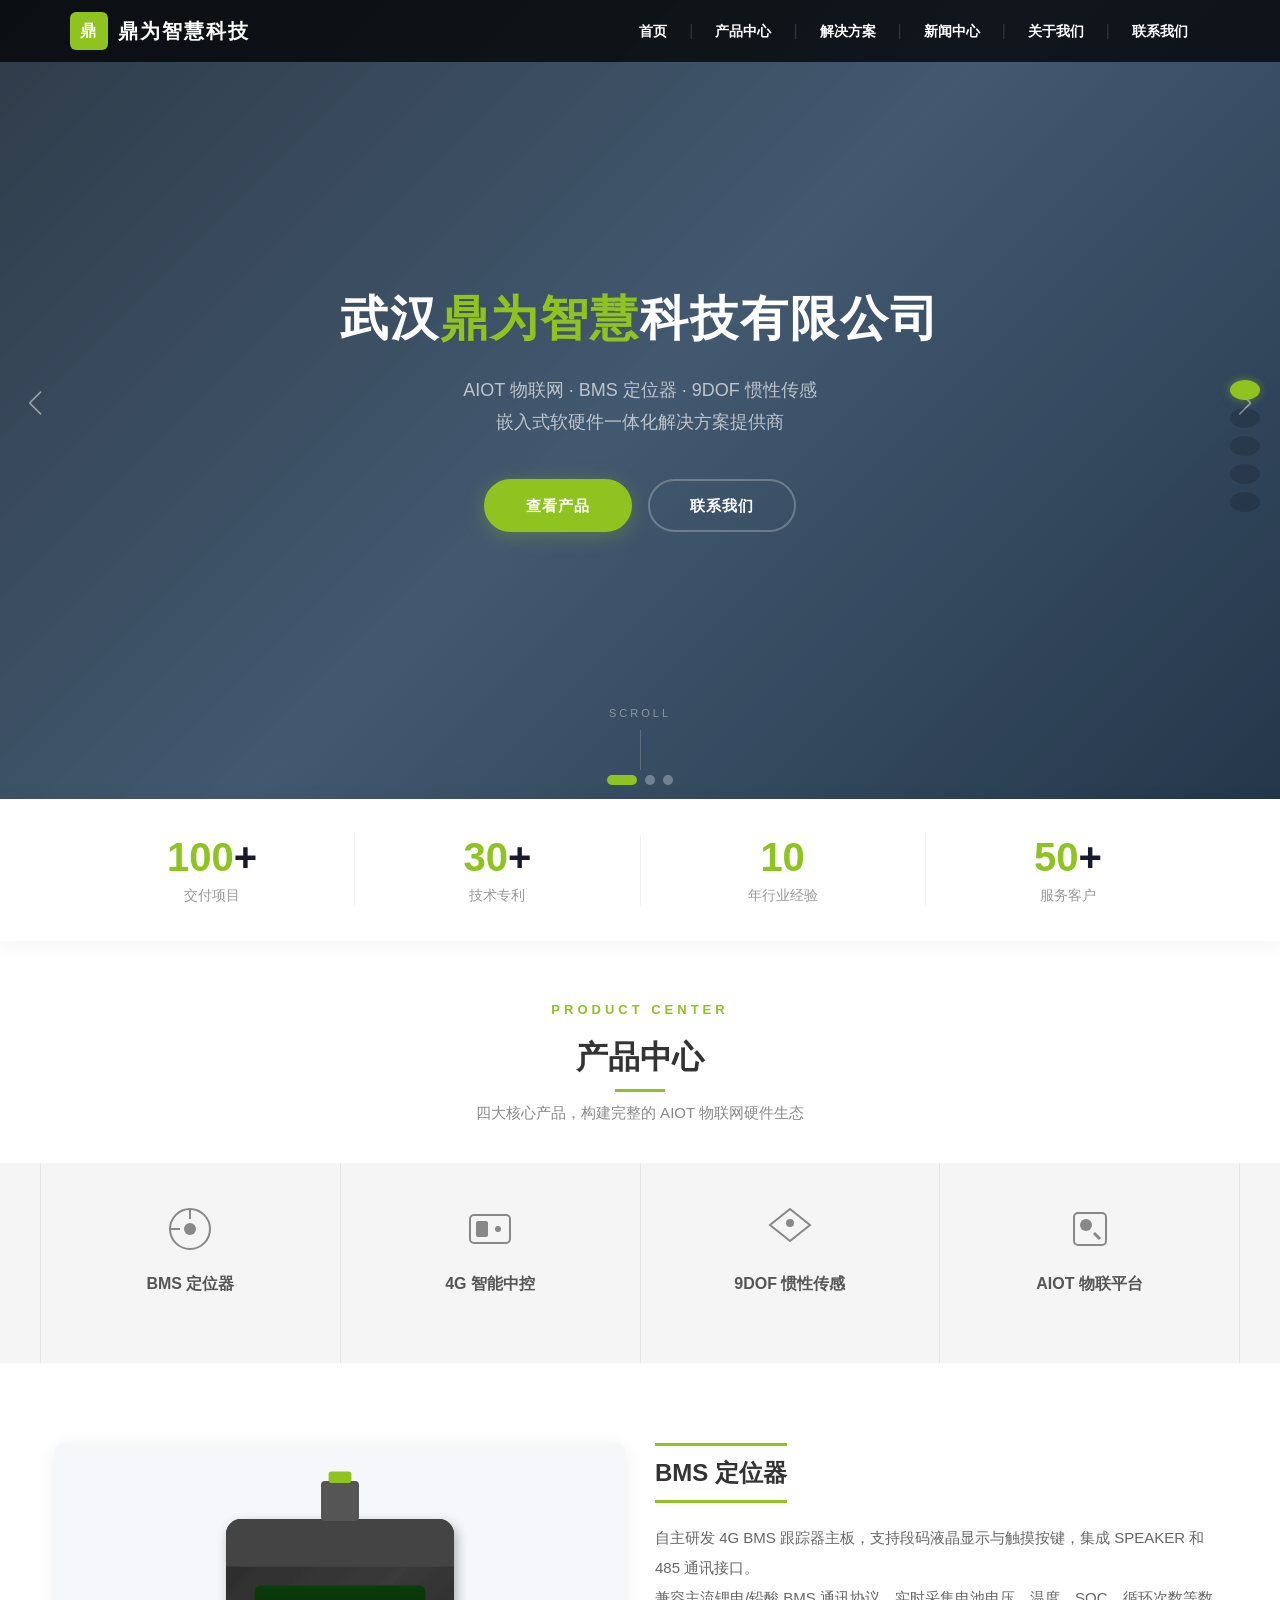
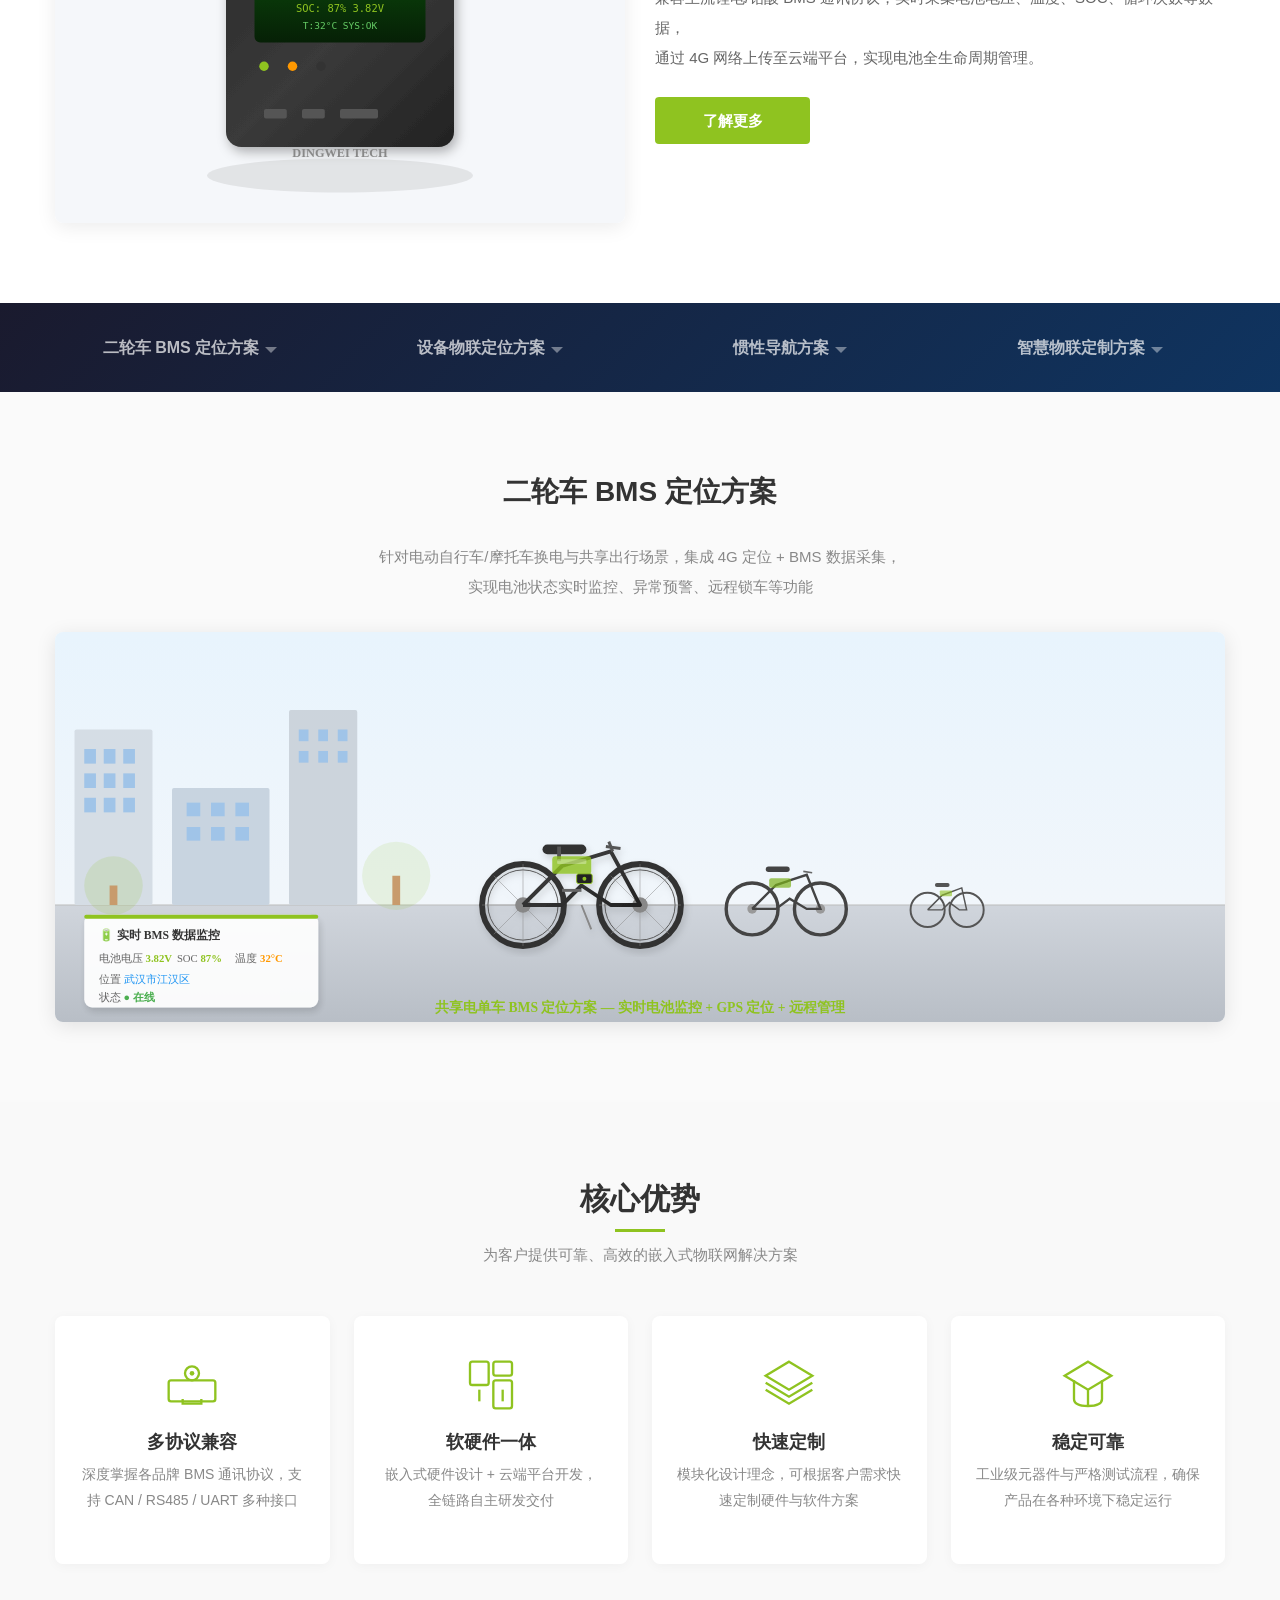
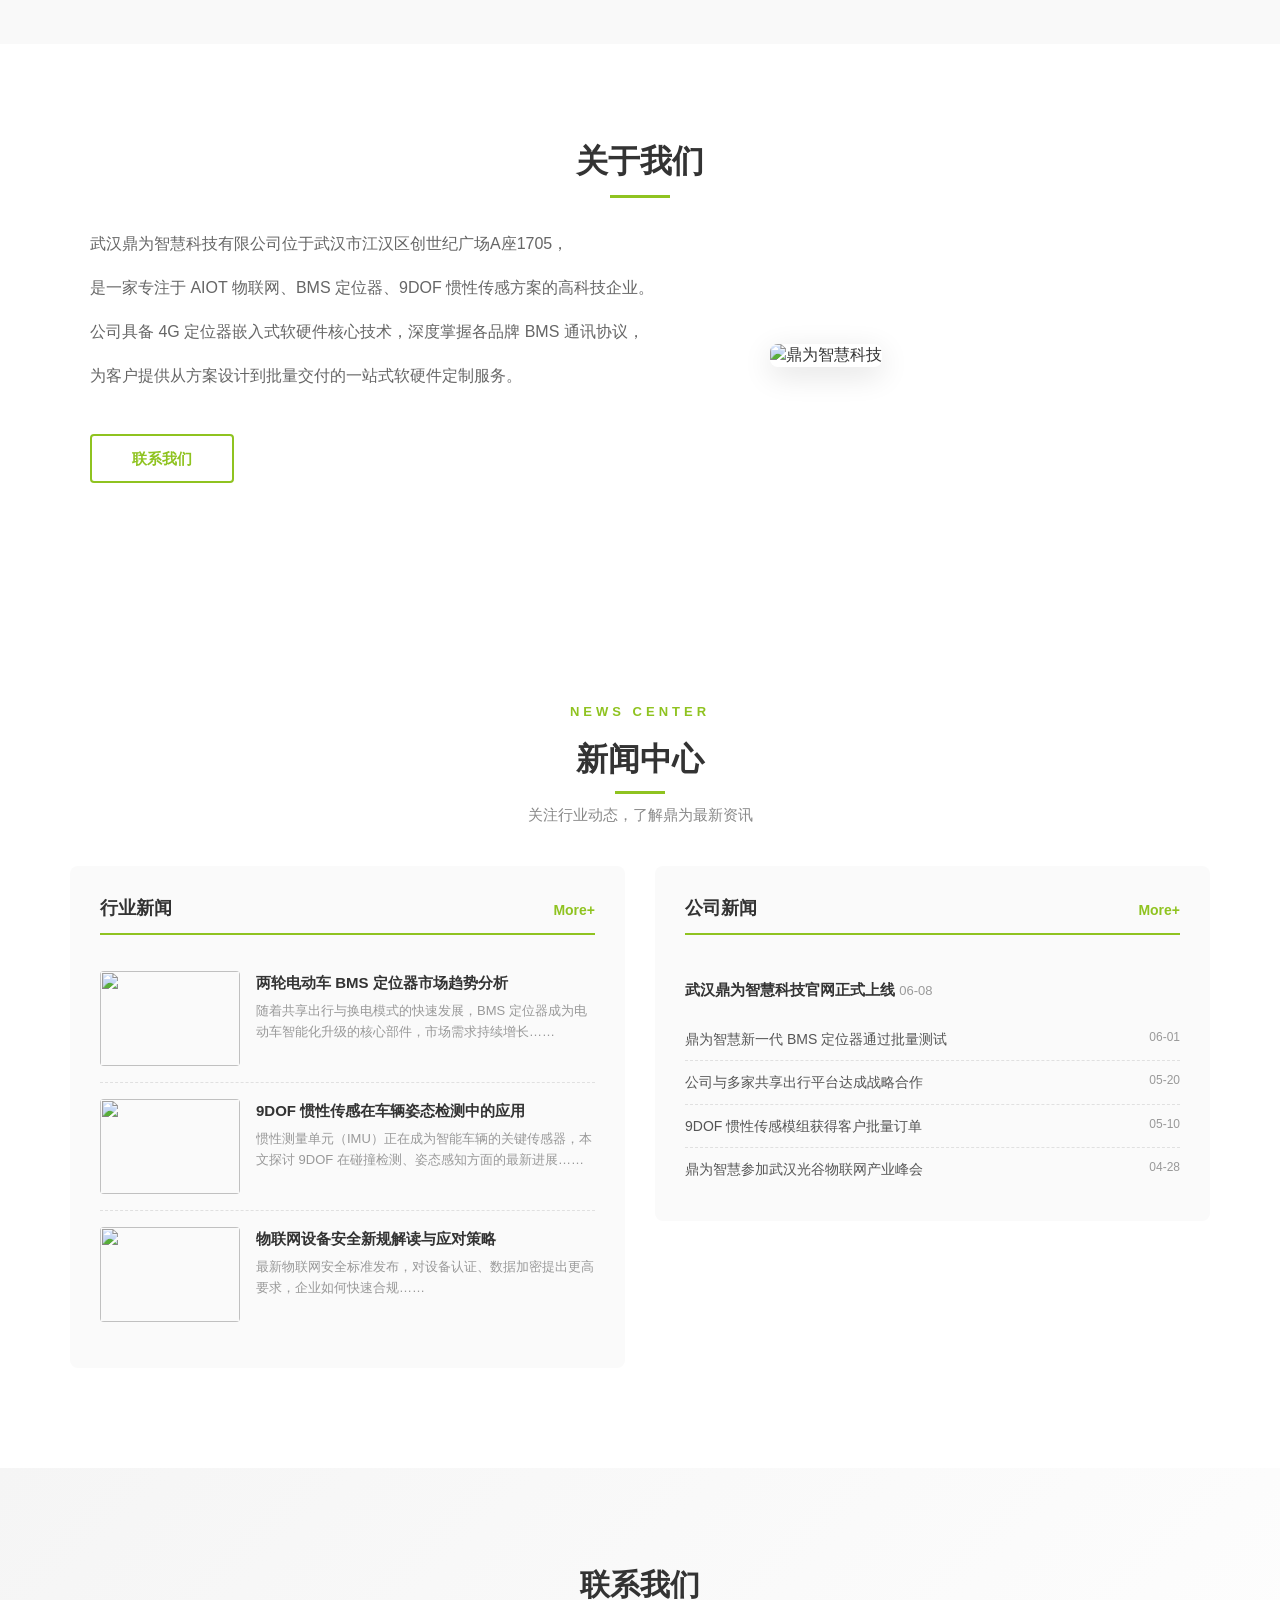
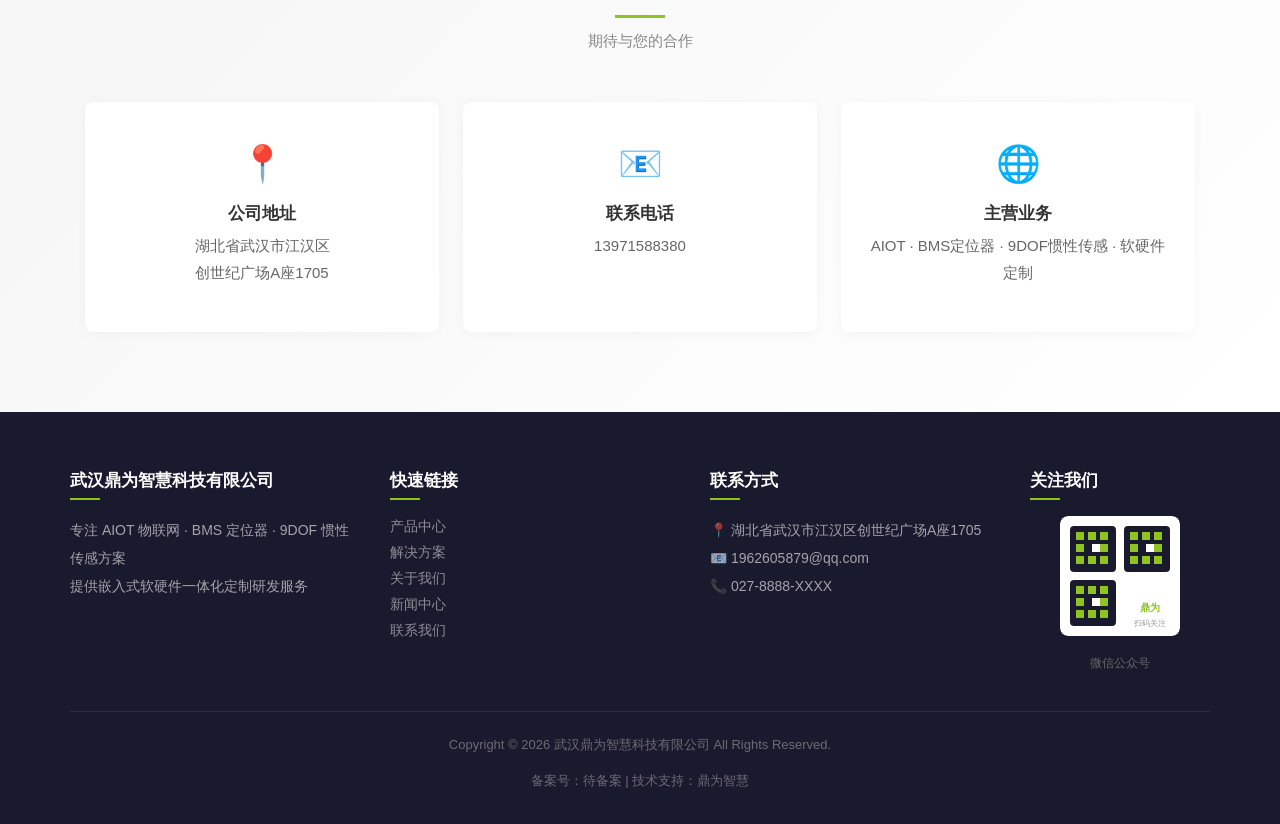
==== index.html @ c6b5a7af "feat: 解决方案配图替换为行业专属场景图 - 二轮车BMS定位 → 城市共享电单车 + 实时BMS数据面板 - 设备物联定位 → 资产追踪地图 + 轨迹回放 + GPS设备特写 - 惯性导航方案 " ====
<!DOCTYPE html>
<html lang="zh-CN">
<head>
<meta charset="UTF-8">
<meta name="viewport" content="width=device-width, initial-scale=1.0">
<title>武汉鼎为智慧科技有限公司 — AIOT · BMS定位器 · 9DOF惯性传感方案</title>
<meta name="description" content="武汉鼎为智慧科技有限公司，专注AIOT物联网、BMS定位器、9DOF惯性传感方案，提供软硬件定制研发服务。">
<meta name="keywords" content="鼎为智慧, BMS定位器, 4G定位器, 9DOF, 惯性传感, AIOT, 物联网, 武汉">
<link href="https://cdn.jsdelivr.net/npm/bootstrap@3.3.7/dist/css/bootstrap.min.css" rel="stylesheet">
<link href="https://cdn.jsdelivr.net/npm/animate.css@3.7.2/animate.min.css" rel="stylesheet">
<link href="https://cdn.jsdelivr.net/npm/swiper@11/swiper-bundle.min.css" rel="stylesheet">
<style>
/* ====== 全局 ====== */
html, body {
  font-family: 'Microsoft YaHei', '微软雅黑', 'PingFang SC', 'Helvetica Neue', sans-serif;
  font-size: 100%;
  background: #fff;
  overflow-x: hidden;
}
body a { transition: 0.5s all; }
img { max-width: 100%; }
ul { margin: 0; padding: 0; }
a:hover, a:focus { text-decoration: none; }
::selection { background: #8fc320; color: #fff; }

/* ====== Header ====== */
.header {
  position: fixed;
  z-index: 10000;
  width: 100%;
  top: 0;
}
.top-header {
  background: rgba(0,0,0,0.75);
  padding: 0;
}
.top-header .container { position: relative; }

.logo {
  float: left;
  padding: 12px 0;
}
.logo a {
  color: #fff;
  font-size: 20px;
  font-weight: 700;
  letter-spacing: 2px;
  display: flex;
  align-items: center;
  gap: 10px;
}
.logo a:hover { color: #8fc320; text-decoration: none; }
.logo .logo-icon {
  width: 38px; height: 38px;
  background: #8fc320;
  border-radius: 6px;
  display: flex; align-items: center; justify-content: center;
  font-size: 16px; font-weight: 900; color: #fff;
}

/* Nav */
.top-nav { float: right; }
.top-nav ul { list-style: none; float: left; }
.top-nav ul li {
  float: left;
  position: relative;
}
.top-nav ul li a {
  color: #fff;
  padding: 0 22px;
  font-size: 14px;
  font-weight: 700;
  line-height: 62px;
  display: inline-block;
  text-align: center;
  text-transform: uppercase;
}
.top-nav ul li a:hover { color: #8fc320; }

/* Header Actions */
.nav-actions {
  display: flex; align-items: center; gap: 12px;
  margin-left: 20px;
}
.nav-actions a {
  color: rgba(255,255,255,0.6);
  display: flex; align-items: center;
  transition: all 0.3s;
  padding: 6px;
  border-radius: 50%;
}
.nav-actions a:hover { color: #8fc320; background: rgba(255,255,255,0.08); }

/* Dropdown */
.top-nav ul li .sons {
  display: none;
  position: absolute;
  left: 0;
  min-width: 160px;
  padding: 6px 0 12px;
  background: #fff;
  border-radius: 0 0 6px 6px;
  box-shadow: 0 4px 12px rgba(0,0,0,0.15);
}
.top-nav ul li:hover .sons { display: block; }
.top-nav ul li .sons a {
  display: block;
  width: 100%;
  margin: 0 auto;
  line-height: 36px;
  border-bottom: 1px solid #f2f2f2;
  padding: 2px 0;
  font-size: 13px;
  font-weight: 400;
  color: #666;
  text-align: center;
}
.top-nav ul li .sons a span {
  display: block;
  width: 90%;
  margin: 0 auto;
  border-radius: 4px;
  line-height: 32px;
  color: #555;
}
.top-nav ul li .sons a:hover span {
  background: #8fc320;
  color: #fff;
}

/* Mobile Nav */
nav a#pull {
  display: none;
  position: absolute;
  right: 0; top: 18px;
  z-index: 200;
  flex-direction: column; gap: 5px;
  padding: 4px;
}
nav a#pull span {
  display: block; width: 22px; height: 2px;
  background: #fff; transition: all 0.3s;
  border-radius: 2px;
}

@media screen and (max-width: 768px) {
  .top-nav { float: none; }
  .top-nav ul { display: none; width: 100%; background: #fff; padding: 10px 0; }
  .top-nav ul li { width: 100%; float: none; }
  .top-nav ul li a {
    color: #333; line-height: 40px;
    display: block; text-align: left;
    padding: 0 20px; border-bottom: 1px solid #eee;
  }
  .top-nav ul li .sons {
    position: static; box-shadow: none;
    background: #f9f9f9; border-radius: 0;
  }
  .top-nav ul li .sons a { border-bottom: 1px solid #eee; }
  nav a#pull { display: flex; }
  .nav-actions { display: none; }
}
@media screen and (max-width: 480px) {
  .logo a { font-size: 16px; }
}

/* ====== Banner Swiper ====== */
.banner-swiper {
  width: 100%; height: 100vh; min-height: 600px; max-height: 800px;
  overflow: hidden;
}
.banner-slide {
  position: relative;
  display: flex; align-items: center; justify-content: center;
}
.banner-slide-bg {
  position: absolute; inset: 0;
  background-size: cover;
  background-position: center;
}
.slide-1 .banner-slide-bg {
  background: linear-gradient(135deg, rgba(10,25,41,0.85) 0%, rgba(19,47,76,0.8) 50%, rgba(13,33,55,0.9) 100%),
              url("https://images.unsplash.com/photo-1518770660439-4636190af475?w=1200&fit=max") center/cover no-repeat;
}
.slide-2 .banner-slide-bg {
  background: linear-gradient(135deg, rgba(26,26,46,0.85) 0%, rgba(22,33,62,0.8) 50%, rgba(15,52,96,0.9) 100%),
              url("https://images.unsplash.com/photo-1518432031352-d6fc5c10da5a?w=1200&fit=max") center/cover no-repeat;
}
.slide-3 .banner-slide-bg {
  background: linear-gradient(135deg, rgba(15,32,39,0.85) 0%, rgba(32,58,67,0.8) 50%, rgba(44,83,100,0.9) 100%),
              url("https://images.unsplash.com/photo-1614064641938-3bbee52942c7?w=1200&fit=max") center/cover no-repeat;
}
.banner-content {
  position: relative; z-index: 2;
  text-align: center; color: #fff;
  padding: 0 20px;
  max-width: 900px;
}
.banner-content h1 {
  font-size: clamp(28px, 5vw, 48px); font-weight: 700;
  letter-spacing: 2px; line-height: 1.3;
  margin-bottom: 24px;
}
.banner-content h1 span { color: #8fc320; }
.banner-desc {
  font-size: clamp(14px, 2vw, 18px);
  color: rgba(255,255,255,0.65);
  max-width: 650px; margin: 0 auto 40px;
  line-height: 1.8;
}
.banner-btns { display: flex; gap: 16px; justify-content: center; flex-wrap: wrap; }
.btn-banner {
  display: inline-flex; align-items: center; gap: 6px;
  padding: 14px 40px; border-radius: 50px;
  font-size: 15px; font-weight: 600;
  letter-spacing: 1px;
  transition: all 0.35s ease;
}
.btn-banner-primary {
  background: #8fc320; color: #fff; border: 2px solid #8fc320;
  box-shadow: 0 4px 20px rgba(143,195,32,0.3);
}
.btn-banner-primary:hover {
  background: #9fd432; border-color: #9fd432;
  color: #fff; transform: translateY(-3px);
  box-shadow: 0 8px 30px rgba(143,195,32,0.4); text-decoration: none;
}
.btn-banner-outline {
  background: transparent; color: #fff;
  border: 2px solid rgba(255,255,255,0.25);
}
.btn-banner-outline:hover {
  background: rgba(255,255,255,0.08);
  border-color: rgba(255,255,255,0.5);
  transform: translateY(-3px); text-decoration: none;
}

/* Swiper nav */
.banner-swiper .swiper-pagination-bullet {
  width: 10px; height: 10px; background: rgba(255,255,255,0.3);
  opacity: 1; transition: all 0.3s;
}
.banner-swiper .swiper-pagination-bullet-active {
  background: #8fc320; width: 30px; border-radius: 5px;
}
.banner-swiper .swiper-button-prev,
.banner-swiper .swiper-button-next {
  color: rgba(255,255,255,0.5);
  transition: color 0.3s;
  width: 50px; height: 50px;
}
.banner-swiper .swiper-button-prev:hover,
.banner-swiper .swiper-button-next:hover { color: #8fc320; }
.banner-swiper .swiper-button-prev::after,
.banner-swiper .swiper-button-next::after { font-size: 24px; }

/* Scroll down indicator */
.scroll-down {
  position: absolute; bottom: 30px; left: 50%;
  transform: translateX(-50%);
  z-index: 10; text-align: center;
}
.scroll-down span {
  display: block; font-size: 11px;
  color: rgba(255,255,255,0.4);
  letter-spacing: 3px; margin-bottom: 8px;
}
.scroll-line {
  width: 1px; height: 40px;
  background: rgba(255,255,255,0.2);
  margin: 0 auto;
  animation: scrollBounce 2s ease-in-out infinite;
}
@keyframes scrollBounce {
  0%,100% { transform: translateY(0); opacity: 1; }
  50% { transform: translateY(10px); opacity: 0.5; }
}

@keyframes fadeInUp {
  from { opacity: 0; transform: translateY(40px); }
  to { opacity: 1; transform: translateY(0); }
}
.saf-fadeInUp { animation: fadeInUp 0.8s ease-out both; }

@media (max-width: 768px) {
  .banner-swiper { height: 60vh; min-height: 400px; max-height: 500px; }
  .banner-slide-bg { background-attachment: scroll !important; }
  .banner-content h1 { font-size: 22px; }
  .banner-desc { font-size: 13px; }
  .btn-banner { padding: 10px 24px; font-size: 13px; }
  .scroll-down { bottom: 20px; }
  .banner-swiper .swiper-button-prev,
  .banner-swiper .swiper-button-next { display: none; }
}

/* ====== Stats Bar ====== */
.stats-bar {
  background: #fff;
  box-shadow: 0 2px 20px rgba(0,0,0,0.06);
  position: relative; z-index: 2;
  margin-top: -1px;
}
.stats-row {
  display: flex;
  padding: 36px 0;
}
.stat-item {
  flex: 1; text-align: center;
  border-right: 1px solid #f0f0f0;
}
.stat-item:last-child { border-right: none; }
.stat-num {
  display: block; font-size: 40px; font-weight: 800;
  color: #1a1a2e; line-height: 1.1;
  font-family: 'Helvetica Neue', Arial, sans-serif;
}
.stat-num .counter { color: #8fc320; }
.stat-label {
  display: block; font-size: 14px; color: #999;
  margin-top: 6px;
}
@media (max-width: 768px) {
  .stats-row { flex-wrap: wrap; padding: 20px 0; }
  .stat-item { flex: 0 0 50%; border-bottom: 1px solid #f0f0f0; padding: 14px 0; }
  .stat-item:nth-child(3), .stat-item:nth-child(4) { border-bottom: none; }
  .stat-item:nth-child(2) { border-right: none; }
  .stat-num { font-size: 28px; }
  .stat-label { font-size: 12px; }
}

/* ====== 业务支持（产品中心） ====== */
.service {
  padding: 0;
  width: 100%;
}
.section-header {
  text-align: center;
  padding: 60px 15px 30px;
}
.section-header .section-subtitle {
  font-size: 13px; color: #8fc320;
  letter-spacing: 4px; font-weight: 600;
  margin-bottom: 8px;
}
.section-header h2 {
  font-size: 32px; font-weight: 700;
  color: #333; margin-bottom: 10px;
}
.section-header h2::after {
  content: ''; display: block;
  width: 50px; height: 3px;
  background: #8fc320; margin: 14px auto 0;
}
.section-header .section-desc {
  color: #888; font-size: 15px;
  margin-top: 10px;
}
.service .myTab_menu { background: #f5f5f5; }
.service .nav-tabs {
  width: 100%; max-width: 1200px;
  margin: 0 auto; border: none;
  display: flex;
}
.service .nav-tabs > li {
  flex: 1; text-align: center;
  border-left: 1px solid #e5e5e5;
  margin: 0;
}
.service .nav-tabs > li:last-child { border-right: 1px solid #e5e5e5; }
.service .nav-tabs > li > a {
  display: block; min-height: 200px;
  width: 100%; padding-top: 110px;
  border: none !important; border-radius: 0 !important;
  margin: 0; color: #555; font-size: 16px; font-weight: 700;
  background-size: 48px !important;
  background-position: center 42px !important;
  background-repeat: no-repeat !important;
  transition: all 0.3s;
}
.service .nav-tabs > li > a:hover { color: #333; background-color: transparent; }
.service .nav-tabs > li.active > a {
  color: #fff !important;
  background-color: #8fc320 !important;
  border: none !important;
}
.service .nav-tabs > li.menu1 a { background-image: url("data:image/svg+xml,%3Csvg xmlns='http://www.w3.org/2000/svg' viewBox='0 0 48 48'%3E%3Ccircle cx='24' cy='24' r='20' fill='none' stroke='%23888' stroke-width='2'/%3E%3Ccircle cx='24' cy='24' r='6' fill='%23888'/%3E%3Cline x1='24' y1='4' x2='24' y2='14' stroke='%23888' stroke-width='2'/%3E%3Cline x1='4' y1='24' x2='14' y2='24' stroke='%23888' stroke-width='2'/%3E%3C/svg%3E"); }
.service .nav-tabs > li.menu2 a { background-image: url("data:image/svg+xml,%3Csvg xmlns='http://www.w3.org/2000/svg' viewBox='0 0 48 48'%3E%3Crect x='4' y='10' width='40' height='28' rx='4' fill='none' stroke='%23888' stroke-width='2'/%3E%3Crect x='10' y='16' width='12' height='16' rx='2' fill='%23888'/%3E%3Ccircle cx='32' cy='24' r='3' fill='%23888'/%3E%3C/svg%3E"); }
.service .nav-tabs > li.menu3 a { background-image: url("data:image/svg+xml,%3Csvg xmlns='http://www.w3.org/2000/svg' viewBox='0 0 48 48'%3E%3Cpath d='M24 4 L44 20 L24 36 L4 20Z' fill='none' stroke='%23888' stroke-width='2'/%3E%3Ccircle cx='24' cy='18' r='4' fill='%23888'/%3E%3C/svg%3E"); }
.service .nav-tabs > li.menu4 a { background-image: url("data:image/svg+xml,%3Csvg xmlns='http://www.w3.org/2000/svg' viewBox='0 0 48 48'%3E%3Crect x='8' y='8' width='32' height='32' rx='4' fill='none' stroke='%23888' stroke-width='2'/%3E%3Ccircle cx='20' cy='20' r='6' fill='%23888'/%3E%3Cline x1='34' y1='34' x2='28' y2='28' stroke='%23888' stroke-width='3'/%3E%3C/svg%3E"); }

.service .tab-content {
  padding: 80px 0;
  max-width: 1200px; margin: 0 auto;
}
.service .tab-content .col-md-6 { padding: 0 15px; }
.service .tab-content .tabimg img {
  width: 100%; border-radius: 8px;
  box-shadow: 0 4px 20px rgba(0,0,0,0.08);
}
.tab_con_tit {
  display: inline-block;
  color: #333; font-size: 24px; font-weight: 700;
  border-top: 3px solid #8fc320;
  border-bottom: 3px solid #8fc320;
  padding: 10px 0; margin-bottom: 20px;
}
.tab_con_tex {
  color: #666; line-height: 2;
  font-size: 15px; margin-bottom: 24px;
}
.tab_con_btn .tab_con_btnm {
  display: inline-block;
  width: 155px; height: 47px; line-height: 47px;
  background: #8fc320; color: #fff;
  border-radius: 4px; text-align: center;
  font-size: 15px; font-weight: 600;
  transition: all 0.3s;
}
.tab_con_btn .tab_con_btnm:hover { background: #7ab01a; color: #fff; }

@media (max-width: 768px) {
  .service .nav-tabs > li > a {
    min-height: 90px; padding-top: 50px;
    background-size: 28px !important;
    background-position: center 12px !important;
    font-size: 12px;
  }
  .service .tab-content { padding: 30px 15px; }
  .service .tab-content .tabimg { margin-bottom: 20px; }
  .service .tab-content .tabimg img {
    width: 100%; height: auto; max-height: 280px;
    object-fit: contain; border-radius: 6px;
  }
  .tab_con_tit { font-size: 18px; }
  .tab_con_tex { font-size: 14px; }
}

/* ====== 解决方案（应用领域） ====== */
.work { background: #fafafa; }
.work .myTab_menu2 {
  background: linear-gradient(135deg, #1a1a2e 0%, #0f3460 100%);
}
.work .myTab_menu2 .nav-tabs {
  max-width: 1200px; margin: 0 auto;
  border: none; display: flex;
}
.work .myTab_menu2 .nav-tabs > li {
  flex: 1; height: 90px;
}
.work .myTab_menu2 .nav-tabs > li > a {
  display: block; border: none !important;
  border-radius: 0 !important;
  line-height: 90px; font-size: 16px;
  color: rgba(255,255,255,0.7); font-weight: 600;
  padding: 0; margin: 0;
  text-align: center;
  transition: all 0.3s;
}
.work .myTab_menu2 .nav-tabs > li > a::after {
  content: '';
  display: inline-block;
  width: 12px; height: 6px;
  background: url("data:image/svg+xml,%3Csvg xmlns='http://www.w3.org/2000/svg' viewBox='0 0 12 6'%3E%3Cpath d='M0 0 L6 6 L12 0' fill='rgba(255,255,255,0.4)'/%3E%3C/svg%3E") center no-repeat;
  margin-left: 6px;
}
.work .myTab_menu2 .nav-tabs > li.active > a {
  background: #fff !important;
  color: #8fc320 !important;
}
.work .myTab_menu2 .nav-tabs > li.active > a::after {
  background: url("data:image/svg+xml,%3Csvg xmlns='http://www.w3.org/2000/svg' viewBox='0 0 12 6'%3E%3Cpath d='M0 0 L6 6 L12 0' fill='%238fc320'/%3E%3C/svg%3E") center no-repeat;
}
.work .tab-content {
  padding: 60px 0 80px;
}
.work .tab-content .tab_con_tex1 {
  color: #333; font-size: 28px; font-weight: 700;
  padding: 20px 0; text-align: center;
}
.work .tab-content .tab_con_tex2 {
  color: #888; font-size: 15px;
  margin: 0 auto 30px; line-height: 2;
  text-align: center; max-width: 700px;
}
.work .tab-content .works-grid img {
  width: 100%; max-height: 400px;
  object-fit: cover; border-radius: 8px;
  box-shadow: 0 4px 20px rgba(0,0,0,0.1);
  transition: transform 0.8s;
}
.work .tab-content .works-grid:hover img {
  transform: scale(1.03);
}
@media (max-width: 768px) {
  .work .myTab_menu2 .nav-tabs > li > a {
    font-size: 12px; line-height: 50px;
  }
  .work .myTab_menu2 .nav-tabs > li { height: 50px; }
  .work .tab-content { padding: 30px 15px 50px; }
  .work .tab-content .tab_con_tex1 { font-size: 20px; }
  .work .tab-content .tab_con_tex2 { font-size: 14px; padding: 0 10px; }
  .work .tab-content .works-grid img {
    max-height: 250px; border-radius: 6px;
  }
}

/* ====== 关于我们 ====== */
.about {
  padding: 80px 0;
  text-align: center;
}
.about_con h2 {
  font-size: 32px; font-weight: 700;
  color: #333; margin-bottom: 30px;
}
.about_con h2::after {
  content: ''; display: block;
  width: 60px; height: 3px;
  background: #8fc320; margin: 16px auto 0;
}
.about_con p {
  color: #666; font-size: 16px;
  line-height: 2; max-width: 800px;
  margin: 0 auto 12px;
}
.about_more {
  display: inline-block; margin-top: 30px;
  padding: 12px 40px; border: 2px solid #8fc320;
  color: #8fc320; border-radius: 4px;
  font-size: 15px; font-weight: 600;
  transition: all 0.3s;
}
.about_more:hover {
  background: #8fc320; color: #fff;
  text-decoration: none;
}
.about-row {
  display: flex; align-items: center; gap: 40px;
  text-align: left; max-width: 1100px; margin: 0 auto;
}
.about-text { flex: 1; }
.about-text p { margin: 0 0 12px 0 !important; max-width: 100% !important; }
.about-img { flex: 0 0 420px; }
.about-img img {
  width: 100%; border-radius: 8px;
  box-shadow: 0 8px 30px rgba(0,0,0,0.12);
}
@media (max-width: 768px) {
  .about { padding: 50px 15px; }
  .about_con h2 { font-size: 24px; }
  .about_con p { font-size: 14px; }
  .about-row { flex-direction: column; text-align: center; gap: 24px; }
  .about-img { flex: 0 0 auto; max-width: 100%; }
  .about-img img { max-height: 250px; object-fit: cover; }
}

/* ====== 核心优势 ====== */
.advantages {
  padding: 60px 0 80px;
  background: #f9f9f9;
}
.advantages .section-title {
  text-align: center; margin-bottom: 50px;
}
.advantages .section-title h2 {
  font-size: 30px; font-weight: 700; color: #333;
  margin-bottom: 12px;
}
.advantages .section-title h2::after {
  content: ''; display: block;
  width: 50px; height: 3px;
  background: #8fc320; margin: 14px auto 0;
}
.advantages .section-title p { color: #888; font-size: 15px; }

.adv-grid {
  display: grid;
  grid-template-columns: repeat(4, 1fr);
  gap: 24px;
  max-width: 1200px; margin: 0 auto; padding: 0 15px;
}
.adv-card {
  background: #fff;
  border-radius: 8px;
  padding: 40px 24px;
  text-align: center;
  box-shadow: 0 2px 12px rgba(0,0,0,0.04);
  transition: all 0.3s;
  border: 1px solid transparent;
}
.adv-card:hover {
  transform: translateY(-6px);
  box-shadow: 0 8px 30px rgba(0,0,0,0.1);
  border-color: #8fc320;
}
.adv-card .adv-icon {
  width: 56px; height: 56px;
  margin: 0 auto 18px;
}
.adv-card .adv-icon svg {
  width: 100%; height: 100%;
}
.adv-card h3 {
  font-size: 18px; font-weight: 700;
  color: #333; margin-bottom: 10px;
}
.adv-card p {
  color: #888; font-size: 14px; line-height: 1.8;
}
@media (max-width: 992px) { .adv-grid { grid-template-columns: repeat(2, 1fr); } }
@media (max-width: 576px) {
  .adv-grid { grid-template-columns: 1fr; gap: 16px; }
  .adv-card { padding: 20px 15px; }
  .adv-card h3 { font-size: 16px; }
  .adv-card p { font-size: 13px; }
}

/* ====== 新闻中心 ====== */
.news {
  padding: 80px 0;
  background: #fff;
}
.news .news-header {
  text-align: center; margin-bottom: 50px;
}
.news .news-header h2 {
  font-size: 30px; font-weight: 700; color: #333;
}
.news .news-header h2::after {
  content: ''; display: block;
  width: 50px; height: 3px;
  background: #8fc320; margin: 14px auto 0;
}
.news .news-header .news_des {
  color: #888; font-size: 15px;
  margin-top: 12px;
}

.new_box { max-width: 1200px; margin: 0 auto; padding: 0 15px; }
.new_wrap {
  background: #fafafa;
  border-radius: 8px;
  padding: 30px;
  margin-bottom: 20px;
}
.new_top {
  border-bottom: 2px solid #8fc320;
  padding-bottom: 12px; margin-bottom: 20px;
}
.new_top p { font-size: 18px; font-weight: 700; color: #333; margin: 0; }
.new_top a { color: #8fc320; font-size: 14px; font-weight: 600; margin-top: 4px; }

.new_sbox { padding: 16px 0; border-bottom: 1px dashed #e0e0e0; }
.new_sbox:last-child { border-bottom: none; }
.new_sbox a { display: flex; gap: 16px; align-items: flex-start; }
.new_sbox .fl img {
  width: 140px; height: 95px; object-fit: cover;
  border-radius: 4px; flex-shrink: 0;
}
.new_sbox .fr { flex: 1; min-width: 0; }
.news_title {
  font-size: 15px; font-weight: 600; color: #333;
  line-height: 1.6; margin-bottom: 6px;
  display: -webkit-box; -webkit-line-clamp: 2;
  -webkit-box-orient: vertical; overflow: hidden;
}
.news_description {
  font-size: 13px; color: #999; line-height: 1.6;
  display: -webkit-box; -webkit-line-clamp: 2;
  -webkit-box-orient: vertical; overflow: hidden;
}
@media (max-width: 768px) {
  .new_sbox a { flex-direction: column; }
  .new_sbox .fl img { width: 100%; height: auto; max-height: 180px; }
}

/* 公司新闻列表 */
.hotnews { margin-bottom: 16px; }
.hotnews img {
  width: 100%; max-height: 200px; object-fit: cover;
  border-radius: 4px; margin-bottom: 10px;
}
@media (max-width: 768px) {
  .hotnews img { max-height: 160px; }
  .hotnews h4 { font-size: 15px; }
}
.hotnews a {
  display: block; font-size: 15px; font-weight: 600;
  color: #333; line-height: 1.6;
}
.hotnews a span { color: #999; font-size: 13px; font-weight: 400; }
.new_con ul { list-style: none; }
.new_con ul li {
  padding: 10px 0;
  border-bottom: 1px dashed #e0e0e0;
}
.new_con ul li:last-child { border-bottom: none; }
.new_con ul li a {
  display: flex; justify-content: space-between;
  color: #555; font-size: 14px; line-height: 1.6;
}
.new_con ul li a:hover { color: #8fc320; }
.new_con ul li a .data { color: #999; font-size: 12px; flex-shrink: 0; margin-left: 12px; }

/* ====== 联系我们 ====== */
.contact {
  padding: 80px 0;
  background: linear-gradient(135deg, #f5f5f5 0%, #fff 100%);
}
.contact h2 {
  text-align: center; font-size: 30px; font-weight: 700;
  color: #333; margin-bottom: 12px;
}
.contact h2::after {
  content: ''; display: block;
  width: 50px; height: 3px;
  background: #8fc320; margin: 14px auto 0;
}
.contact .contact-sub {
  text-align: center; color: #888;
  font-size: 15px; margin-bottom: 50px;
}
.contact-grid {
  display: grid;
  grid-template-columns: repeat(3, 1fr);
  gap: 24px;
  max-width: 1200px; margin: 0 auto; padding: 0 15px;
}
.contact-card {
  background: #fff; border-radius: 8px;
  padding: 36px 28px; text-align: center;
  box-shadow: 0 2px 12px rgba(0,0,0,0.04);
  transition: all 0.3s;
}
.contact-card:hover {
  transform: translateY(-4px);
  box-shadow: 0 8px 30px rgba(0,0,0,0.1);
}
.contact-card .ci-icon {
  font-size: 36px; margin-bottom: 16px;
}
.contact-card h4 {
  font-size: 17px; font-weight: 700; color: #333;
  margin-bottom: 8px;
}
.contact-card p {
  color: #666; font-size: 15px; line-height: 1.8;
}
@media (max-width: 768px) {
  .contact-grid { grid-template-columns: 1fr; gap: 16px; }
  .contact h2 { font-size: 24px; }
  .contact .contact-sub { font-size: 14px; }
  .contact-card { padding: 20px 15px; }
  .contact-card h4 { font-size: 16px; }
  .contact-card p { font-size: 13px; }
}

/* ====== Footer ====== */
.footer {
  background: #1a1a2e;
  color: rgba(255,255,255,0.6);
  padding: 50px 0 0;
}
.footer-row {
  display: flex; gap: 40px;
  flex-wrap: wrap;
  padding-bottom: 36px;
  border-bottom: 1px solid rgba(255,255,255,0.08);
}
.footer-col { flex: 1; min-width: 180px; }
.footer-col.footer-qr { flex: 0 0 auto; }
.qr-box { text-align: center; }
.qr-box svg { border-radius: 8px; }
.footer-col h4 {
  color: #fff; font-size: 17px; font-weight: 600;
  margin-bottom: 16px; position: relative;
  padding-bottom: 10px;
}
.footer-col h4::after {
  content: ''; position: absolute; left: 0; bottom: 0;
  width: 30px; height: 2px;
  background: #8fc320;
}
.footer-col p { font-size: 14px; line-height: 2; margin: 0; }
.footer-links {
  display: flex; flex-direction: column; gap: 6px;
}
.footer-links a {
  color: rgba(255,255,255,0.5);
  font-size: 14px; transition: color 0.3s;
}
.footer-links a:hover { color: #8fc320; text-decoration: none; }
.footer-bottom {
  text-align: center; padding: 20px 0;
  font-size: 13px; color: rgba(255,255,255,0.35);
  line-height: 2;
}
@media (max-width: 768px) {
  .footer { padding: 40px 15px 0; }
  .footer-row { flex-direction: column; gap: 24px; text-align: center; }
  .footer-col h4::after { left: 50%; transform: translateX(-50%); }
  .footer-col.footer-qr { margin: 0 auto; }
}

/* ====== 侧边导航 ====== */
.floor_tip {
  position: fixed; right: 20px; top: 50%;
  transform: translateY(-50%);
  z-index: 999;
  display: none;
}
.floor_tip ul { list-style: none; }
.floor_tip ul li { margin-bottom: 8px; }
.floor_tip ul li a {
  display: block; width: 12px; height: 12px;
  border-radius: 50%;
  background: rgba(0,0,0,0.15);
  text-indent: -9999px;
  transition: all 0.3s;
}
.floor_tip ul li.active a {
  background: #8fc320;
  box-shadow: 0 0 8px rgba(143,195,32,0.5);
}
.floor_tip ul li a:hover { background: #8fc320; }

@media (min-width: 992px) { .floor_tip { display: block; } }

/* ====== 动画 ====== */
[data-scroll-reveal] { visibility: hidden; }
.sr-visible { visibility: visible; }
</style>
</head>
<body data-spy="scroll" data-target="#myScrollspy">

<!-- ====== Header ====== -->
<div class="header">
  <div class="top-header">
    <div class="container">
      <div class="logo">
        <a href="#banner">
          <span class="logo-icon">鼎</span> 鼎为智慧科技
        </a>
      </div>
      <nav class="top-nav">
        <ul>
          <li><a href="#banner">首页</a><span>|</span></li>
          <li>
            <a href="#service">产品中心</a><span>|</span>
            <div class="sons">
              <a href="#service"><span>BMS定位器</span></a>
              <a href="#service"><span>4G智能中控</span></a>
              <a href="#service"><span>9DOF惯性传感</span></a>
              <a href="#service"><span>AIOT物联平台</span></a>
            </div>
          </li>
          <li>
            <a href="#work">解决方案</a><span>|</span>
            <div class="sons">
              <a href="#work"><span>二轮车BMS定位</span></a>
              <a href="#work"><span>设备物联定位</span></a>
              <a href="#work"><span>惯性导航方案</span></a>
              <a href="#work"><span>智慧物联定制</span></a>
            </div>
          </li>
          <li><a href="#news">新闻中心</a><span>|</span></li>
          <li><a href="#about">关于我们</a><span>|</span></li>
          <li><a href="#contact">联系我们</a></li>
        </ul>
        <a href="javascript:void(0);" id="pull"><img src="data:image/svg+xml,%3Csvg xmlns='http://www.w3.org/2000/svg' viewBox='0 0 24 24' fill='white'%3E%3Crect y='3' width='24' height='3' rx='1'/%3E%3Crect y='10' width='24' height='3' rx='1'/%3E%3Crect y='17' width='24' height='3' rx='1'/%3E%3C/svg%3E" alt="menu"></a>
      </nav>
      <div class="clearfix"></div>
    </div>
  </div>
</div>

<!-- ====== Banner Swiper ====== -->
<div class="swiper banner-swiper" id="banner">
  <div class="swiper-wrapper">
    <!-- Slide 1 -->
    <div class="swiper-slide banner-slide slide-1">
      <div class="banner-slide-bg"></div>
      <div class="banner-content">
        <div class="saf-fadeInUp">
          <h1>武汉<span>鼎为智慧</span>科技有限公司</h1>
          <p class="banner-desc">AIOT 物联网 · BMS 定位器 · 9DOF 惯性传感<br>嵌入式软硬件一体化解决方案提供商</p>
          <div class="banner-btns">
            <a href="#service" class="btn-banner btn-banner-primary">查看产品</a>
            <a href="#contact" class="btn-banner btn-banner-outline">联系我们</a>
          </div>
        </div>
      </div>
    </div>
    <!-- Slide 2 -->
    <div class="swiper-slide banner-slide slide-2">
      <div class="banner-slide-bg"></div>
      <div class="banner-content">
        <div class="saf-fadeInUp">
          <h1>好的硬件 + 好的软件 + 好的服务<br><span>= 更具价值的解决方案</span></h1>
          <p class="banner-desc">应用于：共享电单车 · 资产追踪 · 智慧出行 · 工业物联网</p>
          <div class="banner-btns">
            <a href="#work" class="btn-banner btn-banner-primary">查看方案</a>
            <a href="#contact" class="btn-banner btn-banner-outline">免费咨询</a>
          </div>
        </div>
      </div>
    </div>
    <!-- Slide 3 -->
    <div class="swiper-slide banner-slide slide-3">
      <div class="banner-slide-bg"></div>
      <div class="banner-content">
        <div class="saf-fadeInUp">
          <h1>100+ 项目交付<span> · 30+ 技术专利</span><br>专注嵌入式物联网领域</h1>
          <p class="banner-desc">从芯片到云端，提供全链路技术解决方案</p>
          <div class="banner-btns">
            <a href="#about" class="btn-banner btn-banner-primary">关于我们</a>
            <a href="#contact" class="btn-banner btn-banner-outline">合作咨询</a>
          </div>
        </div>
      </div>
    </div>
  </div>
  <div class="swiper-pagination"></div>
  <div class="swiper-button-prev"></div>
  <div class="swiper-button-next"></div>
  <div class="scroll-down">
    <span>SCROLL</span>
    <div class="scroll-line"></div>
  </div>
</div>
<!-- 数据统计 --><!-- 数据统计 -->
<div class="stats-bar">
  <div class="container">
    <div class="stats-row">
      <div class="stat-item" data-scroll-reveal="enter bottom and move 20px over 0.3s">
        <span class="stat-num"><span class="counter" data-target="100">0</span>+</span>
        <span class="stat-label">交付项目</span>
      </div>
      <div class="stat-item" data-scroll-reveal="enter bottom and move 20px over 0.5s">
        <span class="stat-num"><span class="counter" data-target="30">0</span>+</span>
        <span class="stat-label">技术专利</span>
      </div>
      <div class="stat-item" data-scroll-reveal="enter bottom and move 20px over 0.7s">
        <span class="stat-num"><span class="counter" data-target="10">0</span></span>
        <span class="stat-label">年行业经验</span>
      </div>
      <div class="stat-item" data-scroll-reveal="enter bottom and move 20px over 0.9s">
        <span class="stat-num"><span class="counter" data-target="50">0</span>+</span>
        <span class="stat-label">服务客户</span>
      </div>
    </div>
  </div>
</div>

<div id="myScrollspy">
<!-- ====== 产品中心 ====== -->
<div class="service" id="service">
  <div class="section-header" data-scroll-reveal="enter bottom and move 20px over 0.3s">
    <p class="section-subtitle">PRODUCT CENTER</p>
    <h2>产品中心</h2>
    <p class="section-desc">四大核心产品，构建完整的 AIOT 物联网硬件生态</p>
  </div>
  <div class="myTab_menu">
    <ul id="myTab" class="nav nav-tabs">
      <li class="active menu1"><a href="#product1" data-toggle="tab">BMS 定位器</a></li>
      <li class="menu2"><a href="#product2" data-toggle="tab">4G 智能中控</a></li>
      <li class="menu3"><a href="#product3" data-toggle="tab">9DOF 惯性传感</a></li>
      <li class="menu4"><a href="#product4" data-toggle="tab">AIOT 物联平台</a></li>
    </ul>
  </div>
  <div id="myTabContent" class="tab-content container">
    <!-- Product 1 -->
    <div class="tab-pane fade in active" id="product1">
      <div class="row">
        <div class="col-md-6">
          <div class="tabimg">
            <img src="data:image/svg+xml,%3Csvg xmlns='http://www.w3.org/2000/svg' viewBox='0 0 600 400'%3E%3Cdefs%3E%3ClinearGradient id='bmsBody' x1='0' y1='0' x2='1' y2='1'%3E%3Cstop offset='0%25' stop-color='%232a2a2a'/%3E%3Cstop offset='50%25' stop-color='%233a3a3a'/%3E%3Cstop offset='100%25' stop-color='%23222222'/%3E%3C/linearGradient%3E%3ClinearGradient id='bmsScreen' x1='0' y1='0' x2='0' y2='1'%3E%3Cstop offset='0%25' stop-color='%230a3d0a'/%3E%3Cstop offset='100%25' stop-color='%23062006'/%3E%3C/linearGradient%3E%3Cfilter id='bmsShadow'%3E%3CfeDropShadow dx='3' dy='5' stdDeviation='6' flood-color='%23000' flood-opacity='0.3'/%3E%3C/filter%3E%3C/defs%3E%3Crect width='600' height='400' fill='%23f5f7fa'/%3E%3Cellipse cx='300' cy='350' rx='140' ry='18' fill='%23000' opacity='0.08'/%3E%3Crect x='180' y='80' width='240' height='240' rx='16' fill='url(%23bmsBody)' filter='url(%23bmsShadow)'/%3E%3Crect x='180' y='80' width='240' height='50' rx='16' fill='%23444'/%3E%3Crect x='180' y='115' width='240' height='15' fill='%23444'/%3E%3Crect x='280' y='40' width='40' height='42' rx='4' fill='%23555'/%3E%3Crect x='288' y='30' width='24' height='12' rx='3' fill='%238fc320'/%3E%3Crect x='210' y='150' width='180' height='60' rx='6' fill='url(%23bmsScreen)'/%3E%3Ctext x='300' y='178' text-anchor='middle' font-size='11' fill='%238fc320' font-family='monospace'%3ESOC: 87%25 3.82V%3C/text%3E%3Ctext x='300' y='196' text-anchor='middle' font-size='10' fill='%2366cc66' font-family='monospace'%3ET:32°C SYS:OK%3C/text%3E%3Ccircle cx='220' cy='235' r='5' fill='%238fc320'/%3E%3Ccircle cx='250' cy='235' r='5' fill='%23ff9800'/%3E%3Ccircle cx='280' cy='235' r='5' fill='%23333'/%3E%3Crect x='220' y='280' width='24' height='10' rx='2' fill='%23555'/%3E%3Crect x='260' y='280' width='24' height='10' rx='2' fill='%23555'/%3E%3Crect x='300' y='280' width='40' height='10' rx='2' fill='%23555'/%3E%3Ctext x='300' y='330' text-anchor='middle' font-size='13' fill='%23888' font-weight='bold'%3EDINGWEI TECH%3C/text%3E%3C/svg%3E" alt="BMS定位器">
          </div>
        </div>
        <div class="col-md-6">
          <p class="tab_con_tit">BMS 定位器</p>
          <p class="tab_con_tex">
            自主研发 4G BMS 跟踪器主板，支持段码液晶显示与触摸按键，集成 SPEAKER 和 485 通讯接口。<br>
            兼容主流锂电/铅酸 BMS 通讯协议，实时采集电池电压、温度、SOC、循环次数等数据，<br>
            通过 4G 网络上传至云端平台，实现电池全生命周期管理。
          </p>
          <div class="tab_con_btn"><a href="#contact" class="tab_con_btnm">了解更多</a></div>
        </div>
      </div>
    </div>
    <!-- Product 2 -->
    <div class="tab-pane fade" id="product2">
      <div class="row">
        <div class="col-md-6">
          <div class="tabimg">
            <img src="data:image/svg+xml,%3Csvg xmlns='http://www.w3.org/2000/svg' viewBox='0 0 600 400'%3E%3Cdefs%3E%3ClinearGradient id='g4Body' x1='0' y1='0' x2='1' y2='1'%3E%3Cstop offset='0%25' stop-color='%231a3a1a'/%3E%3Cstop offset='100%25' stop-color='%230d200d'/%3E%3C/linearGradient%3E%3Cfilter id='g4Shadow'%3E%3CfeDropShadow dx='3' dy='4' stdDeviation='5' flood-color='%23000' flood-opacity='0.25'/%3E%3C/filter%3E%3C/defs%3E%3Crect width='600' height='400' fill='%23f0f4f8'/%3E%3Cellipse cx='300' cy='350' rx='150' ry='20' fill='%23000' opacity='0.07'/%3E%3Crect x='140' y='60' width='320' height='260' rx='10' fill='url(%23g4Body)' filter='url(%23g4Shadow)'/%3E%3Cline x1='160' y1='100' x2='280' y2='100' stroke='%238fc320' stroke-width='1.5' opacity='0.4'/%3E%3Cline x1='160' y1='120' x2='260' y2='120' stroke='%238fc320' stroke-width='1' opacity='0.3'/%3E%3Crect x='200' y='70' width='60' height='40' rx='4' fill='%23222' stroke='%238fc320' stroke-width='1.5'/%3E%3Ctext x='230' y='95' text-anchor='middle' font-size='9' fill='%238fc320' font-weight='bold'%3E4G LTE%3C/text%3E%3Crect x='340' y='80' width='50' height='35' rx='3' fill='%23222' stroke='%238fc320' stroke-width='1'/%3E%3Ctext x='365' y='102' text-anchor='middle' font-size='8' fill='%23888'%3EMCU%3C/text%3E%3Crect x='200' y='130' width='45' height='30' rx='3' fill='%23222' stroke='%23ff9800' stroke-width='1'/%3E%3Ctext x='222' y='149' text-anchor='middle' font-size='7' fill='%23ff9800'%3EGNSS%3C/text%3E%3Crect x='360' y='130' width='35' height='25' rx='2' fill='%23333'/%3E%3Crect x='365' y='135' width='25' height='15' rx='1' fill='%23ffcc00' opacity='0.3'/%3E%3Ccircle cx='180' cy='75' r='8' fill='%23c89b3c'/%3E%3Ccircle cx='180' cy='75' r='4' fill='%23e8c84a'/%3E%3Ccircle cx='460' cy='100' r='8' fill='%23c89b3c'/%3E%3Ccircle cx='460' cy='100' r='4' fill='%23e8c84a'/%3E%3Ccircle cx='300' cy='200' r='4' fill='%238fc320'/%3E%3Ctext x='312' y='204' font-size='9' fill='%23888'%3EPWR%3C/text%3E%3Ccircle cx='350' cy='200' r='4' fill='%2333cc33'/%3E%3Ctext x='362' y='204' font-size='9' fill='%23888'%3ENET%3C/text%3E%3Crect x='160' y='240' width='12' height='8' rx='1' fill='%23c89b3c'/%3E%3Crect x='180' y='240' width='12' height='8' rx='1' fill='%23c89b3c'/%3E%3Crect x='200' y='240' width='12' height='8' rx='1' fill='%23c89b3c'/%3E%3Ctext x='300' y='295' text-anchor='middle' font-size='12' fill='%23888' font-weight='bold'%3E4G Smart Controller%3C/text%3E%3Ctext x='300' y='312' text-anchor='middle' font-size='9' fill='%23666'%3EDW-4GC V2.1%3C/text%3E%3C/svg%3E" alt="4G智能中控">
          </div>
        </div>
        <div class="col-md-6">
          <p class="tab_con_tit">4G 智能中控</p>
          <p class="tab_con_tex">
            集成 GPS 实时定位、蓝牙通信、姿态检测、防盗报警等功能。<br>
            通过 4G 网络和蓝牙分别与云端平台、手机 APP 进行数据交互，<br>
            实时上传车辆状态至服务器，支持远程控车、电子围栏、轨迹回放。<br>
            安装简便，只需线束对插即可完成升级。
          </p>
          <div class="tab_con_btn"><a href="#contact" class="tab_con_btnm">了解更多</a></div>
        </div>
      </div>
    </div>
    <!-- Product 3 -->
    <div class="tab-pane fade" id="product3">
      <div class="row">
        <div class="col-md-6">
          <div class="tabimg">
            <img src="data:image/svg+xml,%3Csvg xmlns='http://www.w3.org/2000/svg' viewBox='0 0 600 400'%3E%3Cdefs%3E%3ClinearGradient id='dofBody' x1='0' y1='0' x2='1' y2='1'%3E%3Cstop offset='0%25' stop-color='%231a1a2e'/%3E%3Cstop offset='100%25' stop-color='%230d0d1a'/%3E%3C/linearGradient%3E%3Cfilter id='dofShadow'%3E%3CfeDropShadow dx='2' dy='4' stdDeviation='5' flood-color='%23000' flood-opacity='0.3'/%3E%3C/filter%3E%3C/defs%3E%3Crect width='600' height='400' fill='%23f8f9fa'/%3E%3Cellipse cx='300' cy='350' rx='120' ry='16' fill='%23000' opacity='0.06'/%3E%3Crect x='200' y='80' width='200' height='200' rx='12' fill='url(%23dofBody)' filter='url(%23dofShadow)'/%3E%3Cline x1='300' y1='150' x2='450' y2='100' stroke='%23ff4444' stroke-width='2.5'/%3E%3Cpolygon points='450,100 440,95 438,105' fill='%23ff4444'/%3E%3Ctext x='460' y='105' font-size='10' fill='%23ff4444' font-weight='bold'%3EX%3C/text%3E%3Cline x1='300' y1='150' x2='250' y2='50' stroke='%2344ff44' stroke-width='2.5'/%3E%3Cpolygon points='250,50 242,58 255,57' fill='%2344ff44'/%3E%3Ctext x='230' y='45' font-size='10' fill='%2344ff44' font-weight='bold'%3EY%3C/text%3E%3Cline x1='300' y1='150' x2='300' y2='300' stroke='%234488ff' stroke-width='2.5'/%3E%3Cpolygon points='300,300 293,288 307,288' fill='%234488ff'/%3E%3Ctext x='285' y='315' font-size='10' fill='%234488ff' font-weight='bold'%3EZ%3C/text%3E%3Crect x='270' y='120' width='60' height='60' rx='4' fill='%23333' stroke='%238fc320' stroke-width='1.5'/%3E%3Crect x='280' y='130' width='40' height='40' rx='2' fill='%23444'/%3E%3Ccircle cx='300' cy='150' r='8' fill='none' stroke='%238fc320' stroke-width='1.5'/%3E%3Ccircle cx='300' cy='150' r='3' fill='%238fc320'/%3E%3Cellipse cx='300' cy='150' rx='20' ry='20' fill='none' stroke='%238fc320' stroke-width='0.5' opacity='0.4'/%3E%3Cellipse cx='300' cy='150' rx='18' ry='8' fill='none' stroke='%238fc320' stroke-width='0.5' opacity='0.3'/%3E%3Crect x='220' y='210' width='8' height='14' rx='1' fill='%23c89b3c'/%3E%3Crect x='240' y='210' width='8' height='14' rx='1' fill='%23c89b3c'/%3E%3Crect x='260' y='210' width='8' height='14' rx='1' fill='%23c89b3c'/%3E%3Crect x='332' y='210' width='8' height='14' rx='1' fill='%23c89b3c'/%3E%3Crect x='352' y='210' width='8' height='14' rx='1' fill='%23c89b3c'/%3E%3Crect x='372' y='210' width='8' height='14' rx='1' fill='%23c89b3c'/%3E%3Ctext x='300' y='260' text-anchor='middle' font-size='12' fill='%23888' font-weight='bold'%3E9DOF IMU%3C/text%3E%3Ctext x='300' y='278' text-anchor='middle' font-size='9' fill='%23666'%3EAccel + Gyro + Mag%3C/text%3E%3C/svg%3E" alt="9DOF惯性传感">
          </div>
        </div>
        <div class="col-md-6">
          <p class="tab_con_tit">9DOF 惯性传感模组</p>
          <p class="tab_con_tex">
            9 轴（3 轴加速度 + 3 轴陀螺仪 + 3 轴磁力计）惯性测量单元，<br>
            内置姿态解算算法，支持 AHRS 航姿参考。<br>
            适用于车辆姿态检测、碰撞识别、运动轨迹分析等场景，<br>
            提供 I²C / SPI / UART 多种接口，方便嵌入式集成。
          </p>
          <div class="tab_con_btn"><a href="#contact" class="tab_con_btnm">了解更多</a></div>
        </div>
      </div>
    </div>
    <!-- Product 4 -->
    <div class="tab-pane fade" id="product4">
      <div class="row">
        <div class="col-md-6">
          <div class="tabimg">
            <img src="data:image/svg+xml,%3Csvg xmlns='http://www.w3.org/2000/svg' viewBox='0 0 600 400'%3E%3Cdefs%3E%3ClinearGradient id='aiotBg' x1='0' y1='0' x2='1' y2='1'%3E%3Cstop offset='0%25' stop-color='%230a1628'/%3E%3Cstop offset='100%25' stop-color='%23162840'/%3E%3C/linearGradient%3E%3Cfilter id='aiotGlow'%3E%3CfeGaussianBlur stdDeviation='3'/%3E%3C/filter%3E%3C/defs%3E%3Crect width='600' height='400' fill='url(%23aiotBg)'/%3E%3Cline x1='0' y1='100' x2='600' y2='100' stroke='%238fc320' stroke-width='0.5' opacity='0.08'/%3E%3Cline x1='0' y1='200' x2='600' y2='200' stroke='%238fc320' stroke-width='0.5' opacity='0.08'/%3E%3Cline x1='0' y1='300' x2='600' y2='300' stroke='%238fc320' stroke-width='0.5' opacity='0.08'/%3E%3Cline x1='150' y1='0' x2='150' y2='400' stroke='%238fc320' stroke-width='0.5' opacity='0.08'/%3E%3Cline x1='300' y1='0' x2='300' y2='400' stroke='%238fc320' stroke-width='0.5' opacity='0.08'/%3E%3Cline x1='450' y1='0' x2='450' y2='400' stroke='%238fc320' stroke-width='0.5' opacity='0.08'/%3E%3Cpath d='M200 150 Q200 100 250 100 Q260 60 310 60 Q360 60 370 100 Q420 100 420 150 Q440 150 440 170 Q440 200 400 200 L210 200 Q170 200 170 170 Q170 150 200 150Z' fill='%238fc320' opacity='0.25'/%3E%3Crect x='100' y='230' width='80' height='100' rx='4' fill='%23111' stroke='%238fc320' stroke-width='1'/%3E%3Ccircle cx='130' cy='255' r='5' fill='%238fc320'/%3E%3Crect x='110' y='270' width='60' height='8' rx='2' fill='%23333'/%3E%3Crect x='110' y='285' width='60' height='8' rx='2' fill='%23333'/%3E%3Crect x='110' y='300' width='40' height='8' rx='2' fill='%23333'/%3E%3Crect x='240' y='230' width='80' height='100' rx='4' fill='%23111' stroke='%238fc320' stroke-width='1'/%3E%3Ccircle cx='270' cy='255' r='5' fill='%2333cc33'/%3E%3Crect x='250' y='270' width='60' height='8' rx='2' fill='%23333'/%3E%3Crect x='250' y='285' width='60' height='8' rx='2' fill='%23333'/%3E%3Crect x='250' y='300' width='40' height='8' rx='2' fill='%23333'/%3E%3Crect x='380' y='230' width='80' height='100' rx='4' fill='%23111' stroke='%238fc320' stroke-width='1'/%3E%3Ccircle cx='410' cy='255' r='5' fill='%238fc320'/%3E%3Crect x='390' y='270' width='60' height='8' rx='2' fill='%23333'/%3E%3Crect x='390' y='285' width='60' height='8' rx='2' fill='%23333'/%3E%3Crect x='390' y='300' width='40' height='8' rx='2' fill='%23333'/%3E%3Crect x='80' y='120' width='16' height='20' rx='2' fill='%238fc320' opacity='0.3'/%3E%3Crect x='500' y='150' width='16' height='20' rx='2' fill='%238fc320' opacity='0.3'/%3E%3Crect x='520' y='300' width='16' height='20' rx='2' fill='%238fc320' opacity='0.3'/%3E%3Cpath d='M96 130 L200 160' stroke='%238fc320' stroke-width='0.8' fill='none' opacity='0.2' stroke-dasharray='4,4'/%3E%3Cpath d='M420 150 L508 155' stroke='%238fc320' stroke-width='0.8' fill='none' opacity='0.2' stroke-dasharray='4,4'/%3E%3Cpath d='M280 330 L520 310' stroke='%238fc320' stroke-width='0.8' fill='none' opacity='0.2' stroke-dasharray='4,4'/%3E%3Ctext x='300' y='370' text-anchor='middle' font-size='16' fill='%238fc320' font-weight='bold' opacity='0.8'%3EAIOT Cloud Platform%3C/text%3E%3C/svg%3E" alt="AIOT物联平台">
          </div>
        </div>
        <div class="col-md-6">
          <p class="tab_con_tit">AIOT 物联平台</p>
          <p class="tab_con_tex">
            自研物联网云平台，支持百万级设备并发接入。<br>
            提供设备管理、数据可视化、远程 OTA 升级、异常告警等功能。<br>
            支持 MQTT / CoAP / HTTP 协议，可对接主流第三方平台，<br>
            为智慧出行、资产追踪、能源管理提供数据底座。
          </p>
          <div class="tab_con_btn"><a href="#contact" class="tab_con_btnm">了解更多</a></div>
        </div>
      </div>
    </div>
  </div>
</div>

<!-- ====== 解决方案 ====== -->
<div class="work" id="work">
  <div class="myTab_menu2">
    <ul id="myTab2" class="nav nav-tabs">
      <li class="active"><a href="#sol1" data-toggle="tab">二轮车 BMS 定位方案</a></li>
      <li><a href="#sol2" data-toggle="tab">设备物联定位方案</a></li>
      <li><a href="#sol3" data-toggle="tab">惯性导航方案</a></li>
      <li><a href="#sol4" data-toggle="tab">智慧物联定制方案</a></li>
    </ul>
  </div>
  <div id="myTab2Content" class="tab-content container">
    <div class="tab-pane fade in active" id="sol1">
      <p class="tab_con_tex1" data-scroll-reveal="enter bottom and move 20px over 0.6s">二轮车 BMS 定位方案</p>
      <p class="tab_con_tex2" data-scroll-reveal="enter bottom and move 20px over 0.8s">
        针对电动自行车/摩托车换电与共享出行场景，集成 4G 定位 + BMS 数据采集，<br>
        实现电池状态实时监控、异常预警、远程锁车等功能
      </p>
      <div class="works-grids" data-scroll-reveal="enter left and move 100px over 1s">
        <a href="#contact">
          <div class="works-grid">
            <img src="data:image/svg+xml,%3Csvg%20xmlns%3D%22http%3A%2F%2Fwww.w3.org%2F2000%2Fsvg%22%20viewBox%3D%220%200%201200%20400%22%3E%0A%20%20%3Cdefs%3E%0A%20%20%20%20%3ClinearGradient%20id%3D%22sky%22%20x1%3D%220%22%20y1%3D%220%22%20x2%3D%220%22%20y2%3D%221%22%3E%0A%20%20%20%20%20%20%3Cstop%20offset%3D%220%25%22%20stop-color%3D%22%23e8f4fd%22%2F%3E%0A%20%20%20%20%20%20%3Cstop%20offset%3D%22100%25%22%20stop-color%3D%22%23f5f7fa%22%2F%3E%0A%20%20%20%20%3C%2FlinearGradient%3E%0A%20%20%20%20%3ClinearGradient%20id%3D%22road%22%20x1%3D%220%22%20y1%3D%220%22%20x2%3D%220%22%20y2%3D%221%22%3E%0A%20%20%20%20%20%20%3Cstop%20offset%3D%220%25%22%20stop-color%3D%22%23d0d5dc%22%2F%3E%0A%20%20%20%20%20%20%3Cstop%20offset%3D%22100%25%22%20stop-color%3D%22%23b8bec6%22%2F%3E%0A%20%20%20%20%3C%2FlinearGradient%3E%0A%20%20%20%20%3ClinearGradient%20id%3D%22bikeFrame%22%20x1%3D%220%22%20y1%3D%220%22%20x2%3D%221%22%20y2%3D%221%22%3E%0A%20%20%20%20%20%20%3Cstop%20offset%3D%220%25%22%20stop-color%3D%22%23444%22%2F%3E%0A%20%20%20%20%20%20%3Cstop%20offset%3D%22100%25%22%20stop-color%3D%22%23222%22%2F%3E%0A%20%20%20%20%3C%2FlinearGradient%3E%0A%20%20%20%20%3Cfilter%20id%3D%22shadow%22%3E%3CfeDropShadow%20dx%3D%222%22%20dy%3D%224%22%20stdDeviation%3D%224%22%20flood-opacity%3D%220.15%22%2F%3E%3C%2Ffilter%3E%0A%20%20%3C%2Fdefs%3E%0A%0A%20%20%3C%21--%20Sky%20%2B%20ground%20--%3E%0A%20%20%3Crect%20width%3D%221200%22%20height%3D%22400%22%20fill%3D%22url%28%23sky%29%22%2F%3E%0A%20%20%3Crect%20y%3D%22280%22%20width%3D%221200%22%20height%3D%22120%22%20fill%3D%22url%28%23road%29%22%2F%3E%0A%20%20%3Cline%20x1%3D%220%22%20y1%3D%22280%22%20x2%3D%221200%22%20y2%3D%22280%22%20stroke%3D%22%23bbb%22%20stroke-width%3D%221%22%2F%3E%0A%0A%20%20%3C%21--%20Buildings%20background%20--%3E%0A%20%20%3Crect%20x%3D%2220%22%20y%3D%22100%22%20width%3D%2280%22%20height%3D%22180%22%20fill%3D%22%23d5dde5%22%20rx%3D%222%22%2F%3E%0A%20%20%3Crect%20x%3D%2230%22%20y%3D%22120%22%20width%3D%2212%22%20height%3D%2215%22%20fill%3D%22%23a0c4e8%22%2F%3E%3Crect%20x%3D%2250%22%20y%3D%22120%22%20width%3D%2212%22%20height%3D%2215%22%20fill%3D%22%23a0c4e8%22%2F%3E%3Crect%20x%3D%2270%22%20y%3D%22120%22%20width%3D%2212%22%20height%3D%2215%22%20fill%3D%22%23a0c4e8%22%2F%3E%0A%20%20%3Crect%20x%3D%2230%22%20y%3D%22145%22%20width%3D%2212%22%20height%3D%2215%22%20fill%3D%22%23a0c4e8%22%2F%3E%3Crect%20x%3D%2250%22%20y%3D%22145%22%20width%3D%2212%22%20height%3D%2215%22%20fill%3D%22%23a0c4e8%22%2F%3E%3Crect%20x%3D%2270%22%20y%3D%22145%22%20width%3D%2212%22%20height%3D%2215%22%20fill%3D%22%23a0c4e8%22%2F%3E%0A%20%20%3Crect%20x%3D%2230%22%20y%3D%22170%22%20width%3D%2212%22%20height%3D%2215%22%20fill%3D%22%23a0c4e8%22%2F%3E%3Crect%20x%3D%2250%22%20y%3D%22170%22%20width%3D%2212%22%20height%3D%2215%22%20fill%3D%22%23a0c4e8%22%2F%3E%3Crect%20x%3D%2270%22%20y%3D%22170%22%20width%3D%2212%22%20height%3D%2215%22%20fill%3D%22%23a0c4e8%22%2F%3E%0A%0A%20%20%3Crect%20x%3D%22120%22%20y%3D%22160%22%20width%3D%22100%22%20height%3D%22120%22%20fill%3D%22%23c8d4e0%22%20rx%3D%222%22%2F%3E%0A%20%20%3Crect%20x%3D%22135%22%20y%3D%22175%22%20width%3D%2214%22%20height%3D%2214%22%20fill%3D%22%23a0c4e8%22%2F%3E%3Crect%20x%3D%22160%22%20y%3D%22175%22%20width%3D%2214%22%20height%3D%2214%22%20fill%3D%22%23a0c4e8%22%2F%3E%3Crect%20x%3D%22185%22%20y%3D%22175%22%20width%3D%2214%22%20height%3D%2214%22%20fill%3D%22%23a0c4e8%22%2F%3E%0A%20%20%3Crect%20x%3D%22135%22%20y%3D%22200%22%20width%3D%2214%22%20height%3D%2214%22%20fill%3D%22%23a0c4e8%22%2F%3E%3Crect%20x%3D%22160%22%20y%3D%22200%22%20width%3D%2214%22%20height%3D%2214%22%20fill%3D%22%23a0c4e8%22%2F%3E%3Crect%20x%3D%22185%22%20y%3D%22200%22%20width%3D%2214%22%20height%3D%2214%22%20fill%3D%22%23a0c4e8%22%2F%3E%0A%0A%20%20%3Crect%20x%3D%22240%22%20y%3D%2280%22%20width%3D%2270%22%20height%3D%22200%22%20fill%3D%22%23ccd4dc%22%20rx%3D%222%22%2F%3E%0A%20%20%3Crect%20x%3D%22250%22%20y%3D%22100%22%20width%3D%2210%22%20height%3D%2212%22%20fill%3D%22%23a0c4e8%22%2F%3E%3Crect%20x%3D%22270%22%20y%3D%22100%22%20width%3D%2210%22%20height%3D%2212%22%20fill%3D%22%23a0c4e8%22%2F%3E%3Crect%20x%3D%22290%22%20y%3D%22100%22%20width%3D%2210%22%20height%3D%2212%22%20fill%3D%22%23a0c4e8%22%2F%3E%0A%20%20%3Crect%20x%3D%22250%22%20y%3D%22122%22%20width%3D%2210%22%20height%3D%2212%22%20fill%3D%22%23a0c4e8%22%2F%3E%3Crect%20x%3D%22270%22%20y%3D%22122%22%20width%3D%2210%22%20height%3D%2212%22%20fill%3D%22%23a0c4e8%22%2F%3E%3Crect%20x%3D%22290%22%20y%3D%22122%22%20width%3D%2210%22%20height%3D%2212%22%20fill%3D%22%23a0c4e8%22%2F%3E%0A%0A%20%20%3C%21--%20Trees%20--%3E%0A%20%20%3Ccircle%20cx%3D%2260%22%20cy%3D%22260%22%20r%3D%2230%22%20fill%3D%22%238fc320%22%20opacity%3D%220.15%22%2F%3E%0A%20%20%3Crect%20x%3D%2256%22%20y%3D%22260%22%20width%3D%228%22%20height%3D%2220%22%20fill%3D%22%23c89b6c%22%2F%3E%0A%20%20%3Ccircle%20cx%3D%22350%22%20cy%3D%22250%22%20r%3D%2235%22%20fill%3D%22%238fc320%22%20opacity%3D%220.12%22%2F%3E%0A%20%20%3Crect%20x%3D%22346%22%20y%3D%22250%22%20width%3D%228%22%20height%3D%2230%22%20fill%3D%22%23c89b6c%22%2F%3E%0A%0A%20%20%3C%21--%20%3D%3D%3D%3D%3D%3D%20E-BIKE%201%20%28center%2C%20detailed%29%20%3D%3D%3D%3D%3D%3D%20--%3E%0A%20%20%3Cg%20transform%3D%22translate%28420%2C%20210%29%22%20filter%3D%22url%28%23shadow%29%22%3E%0A%20%20%20%20%3C%21--%20wheels%20--%3E%0A%20%20%20%20%3Ccircle%20cx%3D%2260%22%20cy%3D%2270%22%20r%3D%2242%22%20fill%3D%22none%22%20stroke%3D%22%23333%22%20stroke-width%3D%226%22%2F%3E%0A%20%20%20%20%3Ccircle%20cx%3D%2260%22%20cy%3D%2270%22%20r%3D%2236%22%20fill%3D%22none%22%20stroke%3D%22%23555%22%20stroke-width%3D%221%22%2F%3E%0A%20%20%20%20%3Ccircle%20cx%3D%2260%22%20cy%3D%2270%22%20r%3D%228%22%20fill%3D%22%23888%22%2F%3E%0A%20%20%20%20%3C%21--%20spokes%20--%3E%0A%20%20%20%20%3Cline%20x1%3D%2260%22%20y1%3D%2228%22%20x2%3D%2260%22%20y2%3D%22112%22%20stroke%3D%22%23888%22%20stroke-width%3D%220.5%22%2F%3E%3Cline%20x1%3D%2218%22%20y1%3D%2270%22%20x2%3D%22102%22%20y2%3D%2270%22%20stroke%3D%22%23888%22%20stroke-width%3D%220.5%22%2F%3E%0A%20%20%20%20%3Cline%20x1%3D%2230%22%20y1%3D%2240%22%20x2%3D%2290%22%20y2%3D%22100%22%20stroke%3D%22%23888%22%20stroke-width%3D%220.5%22%2F%3E%3Cline%20x1%3D%2290%22%20y1%3D%2240%22%20x2%3D%2230%22%20y2%3D%22100%22%20stroke%3D%22%23888%22%20stroke-width%3D%220.5%22%2F%3E%0A%0A%20%20%20%20%3Ccircle%20cx%3D%22180%22%20cy%3D%2270%22%20r%3D%2242%22%20fill%3D%22none%22%20stroke%3D%22%23333%22%20stroke-width%3D%226%22%2F%3E%0A%20%20%20%20%3Ccircle%20cx%3D%22180%22%20cy%3D%2270%22%20r%3D%2236%22%20fill%3D%22none%22%20stroke%3D%22%23555%22%20stroke-width%3D%221%22%2F%3E%0A%20%20%20%20%3Ccircle%20cx%3D%22180%22%20cy%3D%2270%22%20r%3D%228%22%20fill%3D%22%23888%22%2F%3E%0A%20%20%20%20%3Cline%20x1%3D%22180%22%20y1%3D%2228%22%20x2%3D%22180%22%20y2%3D%22112%22%20stroke%3D%22%23888%22%20stroke-width%3D%220.5%22%2F%3E%3Cline%20x1%3D%22138%22%20y1%3D%2270%22%20x2%3D%22222%22%20y2%3D%2270%22%20stroke%3D%22%23888%22%20stroke-width%3D%220.5%22%2F%3E%0A%20%20%20%20%3Cline%20x1%3D%22150%22%20y1%3D%2240%22%20x2%3D%22210%22%20y2%3D%22100%22%20stroke%3D%22%23888%22%20stroke-width%3D%220.5%22%2F%3E%3Cline%20x1%3D%22210%22%20y1%3D%2240%22%20x2%3D%22150%22%20y2%3D%22100%22%20stroke%3D%22%23888%22%20stroke-width%3D%220.5%22%2F%3E%0A%0A%20%20%20%20%3C%21--%20frame%20--%3E%0A%20%20%20%20%3Cpath%20d%3D%22M60%2C70%20L100%2C30%20L150%2C15%20L180%2C70%20L150%2C70%20L120%2C50%20L100%2C70%20L60%2C70%22%20fill%3D%22none%22%20stroke%3D%22url%28%23bikeFrame%29%22%20stroke-width%3D%224%22%20stroke-linejoin%3D%22round%22%2F%3E%0A%20%20%20%20%3C%21--%20seat%20--%3E%0A%20%20%20%20%3Crect%20x%3D%2280%22%20y%3D%228%22%20width%3D%2245%22%20height%3D%2210%22%20rx%3D%225%22%20fill%3D%22%23333%22%2F%3E%0A%20%20%20%20%3Crect%20x%3D%2295%22%20y%3D%2210%22%20width%3D%224%22%20height%3D%2215%22%20fill%3D%22%23555%22%2F%3E%0A%20%20%20%20%3C%21--%20handlebar%20--%3E%0A%20%20%20%20%3Cline%20x1%3D%22145%22%20y1%3D%2210%22%20x2%3D%22160%22%20y2%3D%2212%22%20stroke%3D%22%23555%22%20stroke-width%3D%223%22%2F%3E%0A%20%20%20%20%3Cline%20x1%3D%22148%22%20y1%3D%225%22%20x2%3D%22152%22%20y2%3D%2215%22%20stroke%3D%22%23555%22%20stroke-width%3D%223%22%2F%3E%0A%20%20%20%20%3C%21--%20battery%20pack%20%28under%20seat%2C%20green%29%20--%3E%0A%20%20%20%20%3Crect%20x%3D%2290%22%20y%3D%2220%22%20width%3D%2240%22%20height%3D%2218%22%20rx%3D%223%22%20fill%3D%22%238fc320%22%20opacity%3D%220.8%22%2F%3E%0A%20%20%20%20%3Crect%20x%3D%2295%22%20y%3D%2223%22%20width%3D%2230%22%20height%3D%225%22%20rx%3D%221%22%20fill%3D%22%23fff%22%20opacity%3D%220.3%22%2F%3E%0A%20%20%20%20%3C%21--%20GPS%20tracker%20%28small%20device%20on%20frame%29%20--%3E%0A%20%20%20%20%3Crect%20x%3D%22115%22%20y%3D%2238%22%20width%3D%2216%22%20height%3D%2210%22%20rx%3D%222%22%20fill%3D%22%23222%22%20stroke%3D%22%238fc320%22%20stroke-width%3D%221%22%2F%3E%0A%20%20%20%20%3Ccircle%20cx%3D%22123%22%20cy%3D%2243%22%20r%3D%222%22%20fill%3D%22%238fc320%22%2F%3E%0A%20%20%20%20%3C%21--%20pedals%20--%3E%0A%20%20%20%20%3Cline%20x1%3D%22100%22%20y1%3D%2255%22%20x2%3D%22120%22%20y2%3D%2255%22%20stroke%3D%22%23666%22%20stroke-width%3D%223%22%2F%3E%0A%20%20%20%20%3C%21--%20kickstand%20--%3E%0A%20%20%20%20%3Cline%20x1%3D%22120%22%20y1%3D%2270%22%20x2%3D%22130%22%20y2%3D%2295%22%20stroke%3D%22%23888%22%20stroke-width%3D%222%22%2F%3E%0A%20%20%3C%2Fg%3E%0A%0A%20%20%3C%21--%20%3D%3D%3D%3D%3D%3D%20E-BIKE%202%20%28background%2C%20smaller%29%20%3D%3D%3D%3D%3D%3D%20--%3E%0A%20%20%3Cg%20transform%3D%22translate%28680%2C%20235%29%20scale%280.7%29%22%3E%0A%20%20%20%20%3Ccircle%20cx%3D%2250%22%20cy%3D%2270%22%20r%3D%2238%22%20fill%3D%22none%22%20stroke%3D%22%23444%22%20stroke-width%3D%225%22%2F%3E%0A%20%20%20%20%3Ccircle%20cx%3D%2250%22%20cy%3D%2270%22%20r%3D%227%22%20fill%3D%22%23999%22%2F%3E%0A%20%20%20%20%3Ccircle%20cx%3D%22150%22%20cy%3D%2270%22%20r%3D%2238%22%20fill%3D%22none%22%20stroke%3D%22%23444%22%20stroke-width%3D%225%22%2F%3E%0A%20%20%20%20%3Ccircle%20cx%3D%22150%22%20cy%3D%2270%22%20r%3D%227%22%20fill%3D%22%23999%22%2F%3E%0A%20%20%20%20%3Cpath%20d%3D%22M50%2C70%20L85%2C35%20L130%2C20%20L150%2C70%20L130%2C70%20L105%2C55%20L85%2C70%20L50%2C70%22%20fill%3D%22none%22%20stroke%3D%22%23444%22%20stroke-width%3D%223.5%22%2F%3E%0A%20%20%20%20%3Crect%20x%3D%2275%22%20y%3D%2225%22%20width%3D%2232%22%20height%3D%2214%22%20rx%3D%223%22%20fill%3D%22%237ab01a%22%20opacity%3D%220.7%22%2F%3E%0A%20%20%20%20%3Crect%20x%3D%2270%22%20y%3D%228%22%20width%3D%2235%22%20height%3D%228%22%20rx%3D%224%22%20fill%3D%22%23444%22%2F%3E%0A%20%20%20%20%3Cline%20x1%3D%22125%22%20y1%3D%2215%22%20x2%3D%22138%22%20y2%3D%2217%22%20stroke%3D%22%23666%22%20stroke-width%3D%222.5%22%2F%3E%0A%20%20%3C%2Fg%3E%0A%0A%20%20%3C%21--%20%3D%3D%3D%3D%3D%3D%20E-BIKE%203%20%28far%20right%2C%20smallest%29%20%3D%3D%3D%3D%3D%3D%20--%3E%0A%20%20%3Cg%20transform%3D%22translate%28870%2C%20250%29%20scale%280.5%29%22%3E%0A%20%20%20%20%3Ccircle%20cx%3D%2250%22%20cy%3D%2270%22%20r%3D%2235%22%20fill%3D%22none%22%20stroke%3D%22%23555%22%20stroke-width%3D%224%22%2F%3E%0A%20%20%20%20%3Ccircle%20cx%3D%22130%22%20cy%3D%2270%22%20r%3D%2235%22%20fill%3D%22none%22%20stroke%3D%22%23555%22%20stroke-width%3D%224%22%2F%3E%0A%20%20%20%20%3Cpath%20d%3D%22M50%2C70%20L80%2C40%20L120%2C25%20L130%2C70%20L115%2C70%20L95%2C55%20L80%2C70%20L50%2C70%22%20fill%3D%22none%22%20stroke%3D%22%23555%22%20stroke-width%3D%223%22%2F%3E%0A%20%20%20%20%3Crect%20x%3D%2265%22%20y%3D%2215%22%20width%3D%2230%22%20height%3D%228%22%20rx%3D%224%22%20fill%3D%22%23555%22%2F%3E%0A%20%20%20%20%3Crect%20x%3D%2275%22%20y%3D%2230%22%20width%3D%2225%22%20height%3D%2212%22%20rx%3D%222%22%20fill%3D%22%238fc320%22%20opacity%3D%220.6%22%2F%3E%0A%20%20%3C%2Fg%3E%0A%0A%20%20%3C%21--%20%3D%3D%3D%3D%3D%3D%20Data%20overlay%20panel%20%28bottom-left%29%20%3D%3D%3D%3D%3D%3D%20--%3E%0A%20%20%3Cg%20transform%3D%22translate%2830%2C%20290%29%22%3E%0A%20%20%20%20%3Crect%20width%3D%22240%22%20height%3D%2295%22%20rx%3D%228%22%20fill%3D%22%23fff%22%20opacity%3D%220.92%22%20filter%3D%22url%28%23shadow%29%22%2F%3E%0A%20%20%20%20%3Crect%20width%3D%22240%22%20height%3D%224%22%20rx%3D%222%22%20fill%3D%22%238fc320%22%2F%3E%0A%20%20%20%20%3Ctext%20x%3D%2215%22%20y%3D%2225%22%20font-size%3D%2212%22%20font-weight%3D%22700%22%20fill%3D%22%23333%22%3E%F0%9F%94%8B%20%E5%AE%9E%E6%97%B6%20BMS%20%E6%95%B0%E6%8D%AE%E7%9B%91%E6%8E%A7%3C%2Ftext%3E%0A%20%20%20%20%3C%21--%20Data%20rows%20--%3E%0A%20%20%20%20%3Ctext%20x%3D%2215%22%20y%3D%2248%22%20font-size%3D%2211%22%20fill%3D%22%23666%22%3E%E7%94%B5%E6%B1%A0%E7%94%B5%E5%8E%8B%20%3Ctspan%20fill%3D%22%238fc320%22%20font-weight%3D%22700%22%3E3.82V%3C%2Ftspan%3E%3C%2Ftext%3E%0A%20%20%20%20%3Ctext%20x%3D%2295%22%20y%3D%2248%22%20font-size%3D%2211%22%20fill%3D%22%23666%22%3ESOC%20%3Ctspan%20fill%3D%22%238fc320%22%20font-weight%3D%22700%22%3E87%25%3C%2Ftspan%3E%3C%2Ftext%3E%0A%20%20%20%20%3Ctext%20x%3D%22155%22%20y%3D%2248%22%20font-size%3D%2211%22%20fill%3D%22%23666%22%3E%E6%B8%A9%E5%BA%A6%20%3Ctspan%20fill%3D%22%23ff9800%22%20font-weight%3D%22700%22%3E32%C2%B0C%3C%2Ftspan%3E%3C%2Ftext%3E%0A%20%20%20%20%3Ctext%20x%3D%2215%22%20y%3D%2270%22%20font-size%3D%2211%22%20fill%3D%22%23666%22%3E%E4%BD%8D%E7%BD%AE%20%3Ctspan%20fill%3D%22%232196f3%22%3E%E6%AD%A6%E6%B1%89%E5%B8%82%E6%B1%9F%E6%B1%89%E5%8C%BA%3C%2Ftspan%3E%3C%2Ftext%3E%0A%20%20%20%20%3Ctext%20x%3D%2215%22%20y%3D%2288%22%20font-size%3D%2211%22%20fill%3D%22%23666%22%3E%E7%8A%B6%E6%80%81%20%3Ctspan%20fill%3D%22%234caf50%22%20font-weight%3D%22700%22%3E%E2%97%8F%20%E5%9C%A8%E7%BA%BF%3C%2Ftspan%3E%3C%2Ftext%3E%0A%20%20%3C%2Fg%3E%0A%0A%20%20%3C%21--%20Title%20overlay%20--%3E%0A%20%20%3Ctext%20x%3D%22600%22%20y%3D%22390%22%20text-anchor%3D%22middle%22%20font-size%3D%2214%22%20font-weight%3D%22700%22%20fill%3D%22%238fc320%22%3E%E5%85%B1%E4%BA%AB%E7%94%B5%E5%8D%95%E8%BD%A6%20BMS%20%E5%AE%9A%E4%BD%8D%E6%96%B9%E6%A1%88%20%E2%80%94%20%E5%AE%9E%E6%97%B6%E7%94%B5%E6%B1%A0%E7%9B%91%E6%8E%A7%20%2B%20GPS%20%E5%AE%9A%E4%BD%8D%20%2B%20%E8%BF%9C%E7%A8%8B%E7%AE%A1%E7%90%86%3C%2Ftext%3E%0A%3C%2Fsvg%3E" alt="二轮车BMS定位方案">
          </div>
        </a>
      </div>
    </div>
    <div class="tab-pane fade" id="sol2">
      <p class="tab_con_tex1" data-scroll-reveal="enter bottom and move 20px over 0.6s">设备物联定位方案</p>
      <p class="tab_con_tex2" data-scroll-reveal="enter bottom and move 20px over 0.8s">
        为工业设备、物流载具、工程机械提供 4G 定位终端，<br>
        支持 GPS / BDS / GLONASS 多模定位，结合电子围栏与轨迹回放，实现资产全程可追溯
      </p>
      <div class="works-grids" data-scroll-reveal="enter left and move 100px over 1s">
        <a href="#contact">
          <div class="works-grid">
            <img src="data:image/svg+xml,%3Csvg%20xmlns%3D%22http%3A%2F%2Fwww.w3.org%2F2000%2Fsvg%22%20viewBox%3D%220%200%201200%20400%22%3E%0A%20%20%3Cdefs%3E%0A%20%20%20%20%3ClinearGradient%20id%3D%22atBg%22%20x1%3D%220%22%20y1%3D%220%22%20x2%3D%221%22%20y2%3D%221%22%3E%0A%20%20%20%20%20%20%3Cstop%20offset%3D%220%25%22%20stop-color%3D%22%23f8f9fa%22%2F%3E%0A%20%20%20%20%20%20%3Cstop%20offset%3D%22100%25%22%20stop-color%3D%22%23e9ecef%22%2F%3E%0A%20%20%20%20%3C%2FlinearGradient%3E%0A%20%20%20%20%3Cfilter%20id%3D%22atShadow%22%3E%3CfeDropShadow%20dx%3D%222%22%20dy%3D%224%22%20stdDeviation%3D%225%22%20flood-opacity%3D%220.12%22%2F%3E%3C%2Ffilter%3E%0A%20%20%20%20%3Cfilter%20id%3D%22pinGlow%22%3E%3CfeGaussianBlur%20stdDeviation%3D%222%22%2F%3E%3C%2Ffilter%3E%0A%20%20%3C%2Fdefs%3E%0A%0A%20%20%3Crect%20width%3D%221200%22%20height%3D%22400%22%20fill%3D%22url%28%23atBg%29%22%2F%3E%0A%0A%20%20%3C%21--%20Map-like%20background%20--%3E%0A%20%20%3Crect%20x%3D%220%22%20y%3D%220%22%20width%3D%221200%22%20height%3D%22400%22%20fill%3D%22%23e8ecf1%22%20opacity%3D%220.5%22%2F%3E%0A%20%20%3C%21--%20Grid%20lines%20--%3E%0A%20%20%3Cline%20x1%3D%220%22%20y1%3D%22100%22%20x2%3D%221200%22%20y2%3D%22100%22%20stroke%3D%22%23d0d6dc%22%20stroke-width%3D%220.5%22%2F%3E%3Cline%20x1%3D%220%22%20y1%3D%22200%22%20x2%3D%221200%22%20y2%3D%22200%22%20stroke%3D%22%23d0d6dc%22%20stroke-width%3D%220.5%22%2F%3E%3Cline%20x1%3D%220%22%20y1%3D%22300%22%20x2%3D%221200%22%20y2%3D%22300%22%20stroke%3D%22%23d0d6dc%22%20stroke-width%3D%220.5%22%2F%3E%0A%20%20%3Cline%20x1%3D%22200%22%20y1%3D%220%22%20x2%3D%22200%22%20y2%3D%22400%22%20stroke%3D%22%23d0d6dc%22%20stroke-width%3D%220.5%22%2F%3E%3Cline%20x1%3D%22400%22%20y1%3D%220%22%20x2%3D%22400%22%20y2%3D%22400%22%20stroke%3D%22%23d0d6dc%22%20stroke-width%3D%220.5%22%2F%3E%3Cline%20x1%3D%22600%22%20y1%3D%220%22%20x2%3D%22600%22%20y2%3D%22400%22%20stroke%3D%22%23d0d6dc%22%20stroke-width%3D%220.5%22%2F%3E%3Cline%20x1%3D%22800%22%20y1%3D%220%22%20x2%3D%22800%22%20y2%3D%22400%22%20stroke%3D%22%23d0d6dc%22%20stroke-width%3D%220.5%22%2F%3E%3Cline%20x1%3D%221000%22%20y1%3D%220%22%20x2%3D%221000%22%20y2%3D%22400%22%20stroke%3D%22%23d0d6dc%22%20stroke-width%3D%220.5%22%2F%3E%0A%0A%20%20%3C%21--%20Route%20path%20--%3E%0A%20%20%3Cpath%20d%3D%22M80%2C300%20Q200%2C250%20350%2C180%20Q500%2C120%20600%2C200%20Q700%2C280%20850%2C150%20Q950%2C80%201050%2C120%22%20fill%3D%22none%22%20stroke%3D%22%238fc320%22%20stroke-width%3D%223%22%20stroke-dasharray%3D%228%2C4%22%20opacity%3D%220.6%22%2F%3E%0A%0A%20%20%3C%21--%20Map%20pins%20--%3E%0A%20%20%3Cg%20filter%3D%22url%28%23pinGlow%29%22%3E%0A%20%20%20%20%3C%21--%20Start%20pin%20--%3E%0A%20%20%20%20%3Cg%20transform%3D%22translate%2880%2C%20300%29%22%3E%0A%20%20%20%20%20%20%3Cpath%20d%3D%22M0%2C-25%20C-12%2C-25%20-20%2C-15%20-20%2C-5%20C-20%2C8%20-5%2C18%200%2C28%20C5%2C18%2020%2C8%2020%2C-5%20C20%2C-15%2012%2C-25%200%2C-25Z%22%20fill%3D%22%238fc320%22%20filter%3D%22url%28%23atShadow%29%22%2F%3E%0A%20%20%20%20%20%20%3Ccircle%20cx%3D%220%22%20cy%3D%22-8%22%20r%3D%226%22%20fill%3D%22%23fff%22%2F%3E%0A%20%20%20%20%3C%2Fg%3E%0A%20%20%20%20%3C%21--%20Mid%20pins%20--%3E%0A%20%20%20%20%3Cg%20transform%3D%22translate%28250%2C%20210%29%22%3E%3Cpath%20d%3D%22M0%2C-18%20C-8%2C-18%20-14%2C-11%20-14%2C-4%20C-14%2C5%20-3%2C12%200%2C20%20C3%2C12%2014%2C5%2014%2C-4%20C14%2C-11%208%2C-18%200%2C-18Z%22%20fill%3D%22%232196f3%22%20filter%3D%22url%28%23atShadow%29%22%2F%3E%3Ccircle%20cx%3D%220%22%20cy%3D%22-6%22%20r%3D%224%22%20fill%3D%22%23fff%22%2F%3E%3C%2Fg%3E%0A%20%20%20%20%3Cg%20transform%3D%22translate%28500%2C%20155%29%22%3E%3Cpath%20d%3D%22M0%2C-18%20C-8%2C-18%20-14%2C-11%20-14%2C-4%20C-14%2C5%20-3%2C12%200%2C20%20C3%2C12%2014%2C5%2014%2C-4%20C14%2C-11%208%2C-18%200%2C-18Z%22%20fill%3D%22%232196f3%22%20filter%3D%22url%28%23atShadow%29%22%2F%3E%3Ccircle%20cx%3D%220%22%20cy%3D%22-6%22%20r%3D%224%22%20fill%3D%22%23fff%22%2F%3E%3C%2Fg%3E%0A%20%20%20%20%3C%21--%20End%20pin%20--%3E%0A%20%20%20%20%3Cg%20transform%3D%22translate%28850%2C%20150%29%22%3E%3Cpath%20d%3D%22M0%2C-22%20C-11%2C-22%20-18%2C-13%20-18%2C-5%20C-18%2C6%20-4%2C16%200%2C25%20C4%2C16%2018%2C6%2018%2C-5%20C18%2C-13%2011%2C-22%200%2C-22Z%22%20fill%3D%22%23ff9800%22%20filter%3D%22url%28%23atShadow%29%22%2F%3E%3Ccircle%20cx%3D%220%22%20cy%3D%22-7%22%20r%3D%225%22%20fill%3D%22%23fff%22%2F%3E%3C%2Fg%3E%0A%20%20%20%20%3Cg%20transform%3D%22translate%281050%2C%20120%29%22%3E%3Cpath%20d%3D%22M0%2C-25%20C-12%2C-25%20-20%2C-15%20-20%2C-5%20C-20%2C8%20-5%2C18%200%2C28%20C5%2C18%2020%2C8%2020%2C-5%20C20%2C-15%2012%2C-25%200%2C-25Z%22%20fill%3D%22%234caf50%22%20filter%3D%22url%28%23atShadow%29%22%2F%3E%3Ccircle%20cx%3D%220%22%20cy%3D%22-8%22%20r%3D%226%22%20fill%3D%22%23fff%22%2F%3E%3C%2Fg%3E%0A%20%20%3C%2Fg%3E%0A%0A%20%20%3C%21--%20Truck%20icon%20on%20route%20--%3E%0A%20%20%3Cg%20transform%3D%22translate%28420%2C%20175%29%22%3E%0A%20%20%20%20%3Crect%20x%3D%220%22%20y%3D%2210%22%20width%3D%2255%22%20height%3D%2222%22%20rx%3D%224%22%20fill%3D%22%238fc320%22%20filter%3D%22url%28%23atShadow%29%22%2F%3E%0A%20%20%20%20%3Crect%20x%3D%225%22%20y%3D%2218%22%20width%3D%2220%22%20height%3D%2214%22%20rx%3D%222%22%20fill%3D%22%23fff%22%20opacity%3D%220.2%22%2F%3E%0A%20%20%20%20%3Crect%20x%3D%2238%22%20y%3D%2228%22%20width%3D%2212%22%20height%3D%226%22%20rx%3D%222%22%20fill%3D%22%23333%22%2F%3E%0A%20%20%20%20%3Ccircle%20cx%3D%2210%22%20cy%3D%2236%22%20r%3D%228%22%20fill%3D%22%23333%22%2F%3E%3Ccircle%20cx%3D%2210%22%20cy%3D%2236%22%20r%3D%224%22%20fill%3D%22%23666%22%2F%3E%0A%20%20%20%20%3Ccircle%20cx%3D%2248%22%20cy%3D%2236%22%20r%3D%228%22%20fill%3D%22%23333%22%2F%3E%3Ccircle%20cx%3D%2248%22%20cy%3D%2236%22%20r%3D%224%22%20fill%3D%22%23666%22%2F%3E%0A%20%20%3C%2Fg%3E%0A%0A%20%20%3C%21--%20%3D%3D%3D%3D%3D%3D%20Info%20cards%20%3D%3D%3D%3D%3D%3D%20--%3E%0A%20%20%3C%21--%20Card%201%3A%20Real-time%20tracking%20--%3E%0A%20%20%3Cg%20transform%3D%22translate%2850%2C%2030%29%22%20filter%3D%22url%28%23atShadow%29%22%3E%0A%20%20%20%20%3Crect%20width%3D%22260%22%20height%3D%22100%22%20rx%3D%228%22%20fill%3D%22%23fff%22%2F%3E%0A%20%20%20%20%3Crect%20y%3D%220%22%20width%3D%224%22%20height%3D%22100%22%20fill%3D%22%238fc320%22%20rx%3D%222%22%2F%3E%0A%20%20%20%20%3Ctext%20x%3D%2220%22%20y%3D%2228%22%20font-size%3D%2214%22%20font-weight%3D%22700%22%20fill%3D%22%23333%22%3E%F0%9F%93%8D%20%E5%AE%9E%E6%97%B6%E5%AE%9A%E4%BD%8D%E8%BF%BD%E8%B8%AA%3C%2Ftext%3E%0A%20%20%20%20%3Ctext%20x%3D%2220%22%20y%3D%2252%22%20font-size%3D%2212%22%20fill%3D%22%23666%22%3EGPS%2FBDS%2FGLONASS%20%E5%A4%9A%E6%A8%A1%E5%AE%9A%E4%BD%8D%3C%2Ftext%3E%0A%20%20%20%20%3Ctext%20x%3D%2220%22%20y%3D%2272%22%20font-size%3D%2212%22%20fill%3D%22%23666%22%3E%E5%AE%9A%E4%BD%8D%E7%B2%BE%E5%BA%A6%20%26lt%3B%202.5m%20CEP%3C%2Ftext%3E%0A%20%20%20%20%3Ctext%20x%3D%2220%22%20y%3D%2292%22%20font-size%3D%2212%22%20fill%3D%22%23666%22%3E%E4%B8%8A%E6%8A%A5%E9%A2%91%E7%8E%87%201s~24h%20%E5%8F%AF%E9%85%8D%E7%BD%AE%3C%2Ftext%3E%0A%20%20%3C%2Fg%3E%0A%0A%20%20%3C%21--%20Card%202%3A%20Geo-fence%20--%3E%0A%20%20%3Cg%20transform%3D%22translate%2850%2C%20150%29%22%20filter%3D%22url%28%23atShadow%29%22%3E%0A%20%20%20%20%3Crect%20width%3D%22260%22%20height%3D%22100%22%20rx%3D%228%22%20fill%3D%22%23fff%22%2F%3E%0A%20%20%20%20%3Crect%20y%3D%220%22%20width%3D%224%22%20height%3D%22100%22%20fill%3D%22%232196f3%22%20rx%3D%222%22%2F%3E%0A%20%20%20%20%3Ctext%20x%3D%2220%22%20y%3D%2228%22%20font-size%3D%2214%22%20font-weight%3D%22700%22%20fill%3D%22%23333%22%3E%E2%AD%95%20%E7%94%B5%E5%AD%90%E5%9B%B4%E6%A0%8F%3C%2Ftext%3E%0A%20%20%20%20%3Ctext%20x%3D%2220%22%20y%3D%2252%22%20font-size%3D%2212%22%20fill%3D%22%23666%22%3E%E8%87%AA%E5%AE%9A%E4%B9%89%E5%A4%9A%E8%BE%B9%E5%BD%A2%E5%9B%B4%E6%A0%8F%E5%8C%BA%E5%9F%9F%3C%2Ftext%3E%0A%20%20%20%20%3Ctext%20x%3D%2220%22%20y%3D%2272%22%20font-size%3D%2212%22%20fill%3D%22%23666%22%3E%E8%BF%9B%2F%E5%87%BA%E5%9B%B4%E6%A0%8F%E5%AE%9E%E6%97%B6%E5%91%8A%E8%AD%A6%3C%2Ftext%3E%0A%20%20%20%20%3Ctext%20x%3D%2220%22%20y%3D%2292%22%20font-size%3D%2212%22%20fill%3D%22%23666%22%3E%E6%94%AF%E6%8C%81%E5%A4%9A%E7%BA%A7%E5%9B%B4%E6%A0%8F%E5%B5%8C%E5%A5%97%3C%2Ftext%3E%0A%20%20%3C%2Fg%3E%0A%0A%20%20%3C%21--%20Card%203%3A%20Track%20playback%20--%3E%0A%20%20%3Cg%20transform%3D%22translate%2850%2C%20270%29%22%20filter%3D%22url%28%23atShadow%29%22%3E%0A%20%20%20%20%3Crect%20width%3D%22260%22%20height%3D%22100%22%20rx%3D%228%22%20fill%3D%22%23fff%22%2F%3E%0A%20%20%20%20%3Crect%20y%3D%220%22%20width%3D%224%22%20height%3D%22100%22%20fill%3D%22%23ff9800%22%20rx%3D%222%22%2F%3E%0A%20%20%20%20%3Ctext%20x%3D%2220%22%20y%3D%2228%22%20font-size%3D%2214%22%20font-weight%3D%22700%22%20fill%3D%22%23333%22%3E%E2%96%B6%20%E8%BD%A8%E8%BF%B9%E5%9B%9E%E6%94%BE%3C%2Ftext%3E%0A%20%20%20%20%3Ctext%20x%3D%2220%22%20y%3D%2252%22%20font-size%3D%2212%22%20fill%3D%22%23666%22%3E90%20%E5%A4%A9%E5%8E%86%E5%8F%B2%E8%BD%A8%E8%BF%B9%E5%AD%98%E5%82%A8%3C%2Ftext%3E%0A%20%20%20%20%3Ctext%20x%3D%2220%22%20y%3D%2272%22%20font-size%3D%2212%22%20fill%3D%22%23666%22%3E%E5%A4%9A%E5%80%8D%E9%80%9F%E5%9B%9E%E6%94%BE%20%2B%20%E5%81%9C%E7%95%99%E5%88%86%E6%9E%90%3C%2Ftext%3E%0A%20%20%20%20%3Ctext%20x%3D%2220%22%20y%3D%2292%22%20font-size%3D%2212%22%20fill%3D%22%23666%22%3E%E9%87%8C%E7%A8%8B%2F%E6%B2%B9%E8%80%97%2F%E6%80%A5%E5%88%B9%E7%BB%9F%E8%AE%A1%3C%2Ftext%3E%0A%20%20%3C%2Fg%3E%0A%0A%20%20%3C%21--%20%3D%3D%3D%3D%3D%3D%20Tracking%20device%20illustration%20%3D%3D%3D%3D%3D%3D%20--%3E%0A%20%20%3Cg%20transform%3D%22translate%28880%2C%20220%29%22%20filter%3D%22url%28%23atShadow%29%22%3E%0A%20%20%20%20%3Crect%20x%3D%220%22%20y%3D%220%22%20width%3D%2290%22%20height%3D%22140%22%20rx%3D%2210%22%20fill%3D%22%232a2a3e%22%2F%3E%0A%20%20%20%20%3Crect%20x%3D%225%22%20y%3D%225%22%20width%3D%2280%22%20height%3D%22130%22%20rx%3D%228%22%20fill%3D%22%231a1a2e%22%20stroke%3D%22%238fc320%22%20stroke-width%3D%221%22%2F%3E%0A%20%20%20%20%3C%21--%20Antenna%20--%3E%0A%20%20%20%20%3Crect%20x%3D%2240%22%20y%3D%22-18%22%20width%3D%2210%22%20height%3D%2220%22%20rx%3D%222%22%20fill%3D%22%23555%22%2F%3E%0A%20%20%20%20%3C%21--%20Screen%20--%3E%0A%20%20%20%20%3Crect%20x%3D%2215%22%20y%3D%2220%22%20width%3D%2260%22%20height%3D%2225%22%20rx%3D%223%22%20fill%3D%22%230a1a0a%22%2F%3E%0A%20%20%20%20%3Ctext%20x%3D%2245%22%20y%3D%2236%22%20text-anchor%3D%22middle%22%20font-size%3D%228%22%20fill%3D%22%238fc320%22%20font-family%3D%22monospace%22%3EGNSS%20LOCK%3C%2Ftext%3E%0A%20%20%20%20%3C%21--%20LEDs%20--%3E%0A%20%20%20%20%3Ccircle%20cx%3D%2225%22%20cy%3D%2260%22%20r%3D%224%22%20fill%3D%22%234caf50%22%2F%3E%0A%20%20%20%20%3Ccircle%20cx%3D%2245%22%20cy%3D%2260%22%20r%3D%224%22%20fill%3D%22%232196f3%22%2F%3E%0A%20%20%20%20%3Ccircle%20cx%3D%2265%22%20cy%3D%2260%22%20r%3D%224%22%20fill%3D%22%23ff9800%22%2F%3E%0A%20%20%20%20%3C%21--%20SIM%20slot%20--%3E%0A%20%20%20%20%3Crect%20x%3D%2220%22%20y%3D%2278%22%20width%3D%2230%22%20height%3D%2212%22%20rx%3D%222%22%20fill%3D%22%23c89b3c%22%20opacity%3D%220.3%22%2F%3E%0A%20%20%20%20%3C%21--%20Connector%20--%3E%0A%20%20%20%20%3Crect%20x%3D%2230%22%20y%3D%22105%22%20width%3D%2230%22%20height%3D%228%22%20rx%3D%222%22%20fill%3D%22%23555%22%2F%3E%0A%20%20%20%20%3C%21--%20Label%20--%3E%0A%20%20%20%20%3Ctext%20x%3D%2245%22%20y%3D%22130%22%20text-anchor%3D%22middle%22%20font-size%3D%229%22%20fill%3D%22%23888%22%3EDW-G4T%3C%2Ftext%3E%0A%20%20%3C%2Fg%3E%0A%0A%20%20%3Ctext%20x%3D%22600%22%20y%3D%22390%22%20text-anchor%3D%22middle%22%20font-size%3D%2214%22%20font-weight%3D%22700%22%20fill%3D%22%238fc320%22%3E%E8%AE%BE%E5%A4%87%E7%89%A9%E8%81%94%E5%AE%9A%E4%BD%8D%E6%96%B9%E6%A1%88%20%E2%80%94%20GNSS%20%E5%A4%9A%E6%A8%A1%E5%AE%9A%E4%BD%8D%20%2B%20%E7%94%B5%E5%AD%90%E5%9B%B4%E6%A0%8F%20%2B%20%E8%BD%A8%E8%BF%B9%E5%9B%9E%E6%94%BE%3C%2Ftext%3E%0A%3C%2Fsvg%3E" alt="设备物联定位方案">
          </div>
        </a>
      </div>
    </div>
    <div class="tab-pane fade" id="sol3">
      <p class="tab_con_tex1" data-scroll-reveal="enter bottom and move 20px over 0.6s">惯性导航方案</p>
      <p class="tab_con_tex2" data-scroll-reveal="enter bottom and move 20px over 0.8s">
        基于 9DOF IMU 的惯性导航与姿态感知方案，<br>
        适用于 GNSS 信号遮挡环境（隧道、地库），提供高精度航位推算与碰撞检测
      </p>
      <div class="works-grids" data-scroll-reveal="enter left and move 100px over 1s">
        <a href="#contact">
          <div class="works-grid">
            <img src="data:image/svg+xml,%3Csvg%20xmlns%3D%22http%3A%2F%2Fwww.w3.org%2F2000%2Fsvg%22%20viewBox%3D%220%200%201200%20400%22%3E%0A%20%20%3Cdefs%3E%0A%20%20%20%20%3ClinearGradient%20id%3D%22ssBg%22%20x1%3D%220%22%20y1%3D%220%22%20x2%3D%220%22%20y2%3D%221%22%3E%0A%20%20%20%20%20%20%3Cstop%20offset%3D%220%25%22%20stop-color%3D%22%231a1a2e%22%2F%3E%0A%20%20%20%20%20%20%3Cstop%20offset%3D%22100%25%22%20stop-color%3D%22%2316213e%22%2F%3E%0A%20%20%20%20%3C%2FlinearGradient%3E%0A%20%20%20%20%3ClinearGradient%20id%3D%22cabinet%22%20x1%3D%220%22%20y1%3D%220%22%20x2%3D%221%22%20y2%3D%220%22%3E%0A%20%20%20%20%20%20%3Cstop%20offset%3D%220%25%22%20stop-color%3D%22%232a2a3e%22%2F%3E%0A%20%20%20%20%20%20%3Cstop%20offset%3D%2250%25%22%20stop-color%3D%22%233a3a4e%22%2F%3E%0A%20%20%20%20%20%20%3Cstop%20offset%3D%22100%25%22%20stop-color%3D%22%232a2a3e%22%2F%3E%0A%20%20%20%20%3C%2FlinearGradient%3E%0A%20%20%20%20%3ClinearGradient%20id%3D%22slotBg%22%20x1%3D%220%22%20y1%3D%220%22%20x2%3D%220%22%20y2%3D%221%22%3E%0A%20%20%20%20%20%20%3Cstop%20offset%3D%220%25%22%20stop-color%3D%22%231a1a2a%22%2F%3E%0A%20%20%20%20%20%20%3Cstop%20offset%3D%22100%25%22%20stop-color%3D%22%23252535%22%2F%3E%0A%20%20%20%20%3C%2FlinearGradient%3E%0A%20%20%20%20%3Cfilter%20id%3D%22glow%22%3E%3CfeGaussianBlur%20stdDeviation%3D%222%22%2F%3E%3C%2Ffilter%3E%0A%20%20%20%20%3Cfilter%20id%3D%22ssShadow%22%3E%3CfeDropShadow%20dx%3D%223%22%20dy%3D%225%22%20stdDeviation%3D%228%22%20flood-opacity%3D%220.4%22%2F%3E%3C%2Ffilter%3E%0A%20%20%3C%2Fdefs%3E%0A%0A%20%20%3C%21--%20Dark%20tech%20background%20--%3E%0A%20%20%3Crect%20width%3D%221200%22%20height%3D%22400%22%20fill%3D%22url%28%23ssBg%29%22%2F%3E%0A%20%20%3C%21--%20Grid%20--%3E%0A%20%20%3Cpattern%20id%3D%22grid%22%20width%3D%2240%22%20height%3D%2240%22%20patternUnits%3D%22userSpaceOnUse%22%3E%0A%20%20%20%20%3Ccircle%20cx%3D%2220%22%20cy%3D%2220%22%20r%3D%220.5%22%20fill%3D%22%238fc320%22%20opacity%3D%220.08%22%2F%3E%0A%20%20%3C%2Fpattern%3E%0A%20%20%3Crect%20width%3D%221200%22%20height%3D%22400%22%20fill%3D%22url%28%23grid%29%22%2F%3E%0A%0A%20%20%3C%21--%20%3D%3D%3D%3D%3D%3D%20BATTERY%20SWAP%20CABINET%20%3D%3D%3D%3D%3D%3D%20--%3E%0A%20%20%3Cg%20transform%3D%22translate%28420%2C%2040%29%22%20filter%3D%22url%28%23ssShadow%29%22%3E%0A%20%20%20%20%3C%21--%20Main%20cabinet%20body%20--%3E%0A%20%20%20%20%3Crect%20x%3D%220%22%20y%3D%220%22%20width%3D%22360%22%20height%3D%22340%22%20rx%3D%2212%22%20fill%3D%22url%28%23cabinet%29%22%2F%3E%0A%0A%20%20%20%20%3C%21--%20Top%20display%20panel%20--%3E%0A%20%20%20%20%3Crect%20x%3D%2220%22%20y%3D%2212%22%20width%3D%22320%22%20height%3D%2250%22%20rx%3D%226%22%20fill%3D%22%230a1628%22%20stroke%3D%22%238fc320%22%20stroke-width%3D%221%22%2F%3E%0A%20%20%20%20%3Ctext%20x%3D%22180%22%20y%3D%2242%22%20text-anchor%3D%22middle%22%20font-size%3D%2216%22%20font-weight%3D%22700%22%20fill%3D%22%238fc320%22%20font-family%3D%22monospace%22%3E%E2%9A%A1%20%E9%BC%8E%E4%B8%BA%E6%99%BA%E6%85%A7%E6%8D%A2%E7%94%B5%E6%9F%9C%20DW-SW24%3C%2Ftext%3E%0A%0A%20%20%20%20%3C%21--%20Row%201%3A%20Slots%201-6%20--%3E%0A%20%20%20%20%3Cg%3E%0A%20%20%20%20%20%20%3C%21--%20Slot%201%20-%20available%20--%3E%0A%20%20%20%20%20%20%3Crect%20x%3D%2220%22%20y%3D%2280%22%20width%3D%2295%22%20height%3D%2275%22%20rx%3D%226%22%20fill%3D%22url%28%23slotBg%29%22%20stroke%3D%22%23444%22%20stroke-width%3D%221%22%2F%3E%0A%20%20%20%20%20%20%3Crect%20x%3D%2228%22%20y%3D%2288%22%20width%3D%2279%22%20height%3D%2259%22%20rx%3D%224%22%20fill%3D%22%231a2a1a%22%2F%3E%0A%20%20%20%20%20%20%3Ctext%20x%3D%2267%22%20y%3D%22120%22%20text-anchor%3D%22middle%22%20font-size%3D%2211%22%20fill%3D%22%238fc320%22%20font-weight%3D%22700%22%3E%E7%A9%BA%E9%97%B2%3C%2Ftext%3E%0A%20%20%20%20%20%20%3C%21--%20Slot%202%20-%20charging%20--%3E%0A%20%20%20%20%20%20%3Crect%20x%3D%22125%22%20y%3D%2280%22%20width%3D%2295%22%20height%3D%2275%22%20rx%3D%226%22%20fill%3D%22url%28%23slotBg%29%22%20stroke%3D%22%238fc320%22%20stroke-width%3D%221.5%22%20filter%3D%22url%28%23glow%29%22%2F%3E%0A%20%20%20%20%20%20%3Crect%20x%3D%22133%22%20y%3D%2288%22%20width%3D%2279%22%20height%3D%2259%22%20rx%3D%224%22%20fill%3D%22%230a2a0a%22%2F%3E%0A%20%20%20%20%20%20%3Crect%20x%3D%22138%22%20y%3D%2293%22%20width%3D%2269%22%20height%3D%2222%22%20rx%3D%223%22%20fill%3D%22%238fc320%22%20opacity%3D%220.15%22%2F%3E%0A%20%20%20%20%20%20%3Ctext%20x%3D%22172%22%20y%3D%22112%22%20text-anchor%3D%22middle%22%20font-size%3D%229%22%20fill%3D%22%238fc320%22%3E%E5%85%85%E7%94%B5%E4%B8%AD%2087%25%3C%2Ftext%3E%0A%20%20%20%20%20%20%3Crect%20x%3D%22138%22%20y%3D%22120%22%20width%3D%2269%22%20height%3D%226%22%20rx%3D%223%22%20fill%3D%22%23333%22%2F%3E%0A%20%20%20%20%20%20%3Crect%20x%3D%22138%22%20y%3D%22120%22%20width%3D%2260%22%20height%3D%226%22%20rx%3D%223%22%20fill%3D%22%238fc320%22%2F%3E%0A%20%20%20%20%20%20%3Ccircle%20cx%3D%22210%22%20cy%3D%2288%22%20r%3D%224%22%20fill%3D%22%234caf50%22%2F%3E%0A%20%20%20%20%20%20%3C%21--%20Slot%203%20-%20full%20--%3E%0A%20%20%20%20%20%20%3Crect%20x%3D%22230%22%20y%3D%2280%22%20width%3D%2295%22%20height%3D%2275%22%20rx%3D%226%22%20fill%3D%22url%28%23slotBg%29%22%20stroke%3D%22%234caf50%22%20stroke-width%3D%221%22%2F%3E%0A%20%20%20%20%20%20%3Crect%20x%3D%22238%22%20y%3D%2288%22%20width%3D%2279%22%20height%3D%2259%22%20rx%3D%224%22%20fill%3D%22%230a2a0a%22%2F%3E%0A%20%20%20%20%20%20%3Ctext%20x%3D%22277%22%20y%3D%22120%22%20text-anchor%3D%22middle%22%20font-size%3D%2211%22%20fill%3D%22%234caf50%22%20font-weight%3D%22700%22%3E%E6%BB%A1%E7%94%B5%3C%2Ftext%3E%0A%20%20%20%20%3C%2Fg%3E%0A%0A%20%20%20%20%3C%21--%20Row%202%3A%20Slots%207-12%20--%3E%0A%20%20%20%20%3Cg%20transform%3D%22translate%280%2C%2085%29%22%3E%0A%20%20%20%20%20%20%3Crect%20x%3D%2220%22%20y%3D%2280%22%20width%3D%2295%22%20height%3D%2275%22%20rx%3D%226%22%20fill%3D%22url%28%23slotBg%29%22%20stroke%3D%22%23444%22%20stroke-width%3D%221%22%2F%3E%0A%20%20%20%20%20%20%3Crect%20x%3D%2228%22%20y%3D%2288%22%20width%3D%2279%22%20height%3D%2259%22%20rx%3D%224%22%20fill%3D%22%231a2a1a%22%2F%3E%0A%20%20%20%20%20%20%3Ctext%20x%3D%2267%22%20y%3D%22120%22%20text-anchor%3D%22middle%22%20font-size%3D%2211%22%20fill%3D%22%23888%22%3E%E7%BB%B4%E6%8A%A4%E4%B8%AD%3C%2Ftext%3E%0A%20%20%20%20%20%20%3Crect%20x%3D%22125%22%20y%3D%2280%22%20width%3D%2295%22%20height%3D%2275%22%20rx%3D%226%22%20fill%3D%22url%28%23slotBg%29%22%20stroke%3D%22%238fc320%22%20stroke-width%3D%221.5%22%2F%3E%0A%20%20%20%20%20%20%3Crect%20x%3D%22133%22%20y%3D%2288%22%20width%3D%2279%22%20height%3D%2259%22%20rx%3D%224%22%20fill%3D%22%230a2a0a%22%2F%3E%0A%20%20%20%20%20%20%3Crect%20x%3D%22138%22%20y%3D%2293%22%20width%3D%2269%22%20height%3D%2222%22%20rx%3D%223%22%20fill%3D%22%23ff9800%22%20opacity%3D%220.12%22%2F%3E%0A%20%20%20%20%20%20%3Ctext%20x%3D%22172%22%20y%3D%22112%22%20text-anchor%3D%22middle%22%20font-size%3D%229%22%20fill%3D%22%23ff9800%22%3E%E5%85%85%E7%94%B5%E4%B8%AD%2045%25%3C%2Ftext%3E%0A%20%20%20%20%20%20%3Crect%20x%3D%22138%22%20y%3D%22120%22%20width%3D%2269%22%20height%3D%226%22%20rx%3D%223%22%20fill%3D%22%23333%22%2F%3E%0A%20%20%20%20%20%20%3Crect%20x%3D%22138%22%20y%3D%22120%22%20width%3D%2231%22%20height%3D%226%22%20rx%3D%223%22%20fill%3D%22%23ff9800%22%2F%3E%0A%20%20%20%20%20%20%3Crect%20x%3D%22230%22%20y%3D%2280%22%20width%3D%2295%22%20height%3D%2275%22%20rx%3D%226%22%20fill%3D%22url%28%23slotBg%29%22%20stroke%3D%22%234caf50%22%20stroke-width%3D%221%22%2F%3E%0A%20%20%20%20%20%20%3Crect%20x%3D%22238%22%20y%3D%2288%22%20width%3D%2279%22%20height%3D%2259%22%20rx%3D%224%22%20fill%3D%22%230a2a0a%22%2F%3E%0A%20%20%20%20%20%20%3Ctext%20x%3D%22277%22%20y%3D%22120%22%20text-anchor%3D%22middle%22%20font-size%3D%2211%22%20fill%3D%22%234caf50%22%20font-weight%3D%22700%22%3E%E6%BB%A1%E7%94%B5%3C%2Ftext%3E%0A%20%20%20%20%3C%2Fg%3E%0A%20%20%3C%2Fg%3E%0A%0A%20%20%3C%21--%20%3D%3D%3D%3D%3D%3D%20Battery%20detail%20%28floating%2C%20right%20side%29%20%3D%3D%3D%3D%3D%3D%20--%3E%0A%20%20%3Cg%20transform%3D%22translate%28850%2C%20100%29%22%3E%0A%20%20%20%20%3Crect%20x%3D%220%22%20y%3D%220%22%20width%3D%22100%22%20height%3D%22150%22%20rx%3D%2210%22%20fill%3D%22%232a2a3e%22%20stroke%3D%22%238fc320%22%20stroke-width%3D%222%22%20filter%3D%22url%28%23ssShadow%29%22%2F%3E%0A%20%20%20%20%3C%21--%20Battery%20handle%20--%3E%0A%20%20%20%20%3Crect%20x%3D%2230%22%20y%3D%22-15%22%20width%3D%2240%22%20height%3D%2218%22%20rx%3D%226%22%20fill%3D%22%23444%22%2F%3E%0A%20%20%20%20%3C%21--%20Battery%20cells%20indicator%20--%3E%0A%20%20%20%20%3Crect%20x%3D%2215%22%20y%3D%2220%22%20width%3D%2270%22%20height%3D%228%22%20rx%3D%222%22%20fill%3D%22%23333%22%2F%3E%0A%20%20%20%20%3Crect%20x%3D%2215%22%20y%3D%2220%22%20width%3D%2260%22%20height%3D%228%22%20rx%3D%222%22%20fill%3D%22%238fc320%22%2F%3E%0A%20%20%20%20%3Ctext%20x%3D%2250%22%20y%3D%2216%22%20text-anchor%3D%22middle%22%20font-size%3D%229%22%20fill%3D%22%238fc320%22%3ESOC%2087%25%3C%2Ftext%3E%0A%20%20%20%20%3C%21--%20Cell%20segments%20--%3E%0A%20%20%20%20%3Crect%20x%3D%2215%22%20y%3D%2238%22%20width%3D%2230%22%20height%3D%2225%22%20rx%3D%223%22%20fill%3D%22%238fc320%22%20opacity%3D%220.2%22%20stroke%3D%22%238fc320%22%20stroke-width%3D%220.5%22%2F%3E%0A%20%20%20%20%3Crect%20x%3D%2250%22%20y%3D%2238%22%20width%3D%2235%22%20height%3D%2225%22%20rx%3D%223%22%20fill%3D%22%238fc320%22%20opacity%3D%220.15%22%20stroke%3D%22%238fc320%22%20stroke-width%3D%220.5%22%2F%3E%0A%20%20%20%20%3C%21--%20Connector%20--%3E%0A%20%20%20%20%3Ccircle%20cx%3D%2250%22%20cy%3D%2280%22%20r%3D%228%22%20fill%3D%22none%22%20stroke%3D%22%23c89b3c%22%20stroke-width%3D%222%22%2F%3E%0A%20%20%20%20%3Ccircle%20cx%3D%2250%22%20cy%3D%2280%22%20r%3D%223%22%20fill%3D%22%23c89b3c%22%2F%3E%0A%20%20%20%20%3C%21--%20BMS%20chip%20--%3E%0A%20%20%20%20%3Crect%20x%3D%2220%22%20y%3D%22100%22%20width%3D%2260%22%20height%3D%2215%22%20rx%3D%222%22%20fill%3D%22%231a1a2e%22%20stroke%3D%22%238fc320%22%20stroke-width%3D%220.5%22%2F%3E%0A%20%20%20%20%3Ctext%20x%3D%2250%22%20y%3D%22112%22%20text-anchor%3D%22middle%22%20font-size%3D%228%22%20fill%3D%22%238fc320%22%20font-family%3D%22monospace%22%3EBMS%20V3.2%3C%2Ftext%3E%0A%20%20%20%20%3C%21--%20Brand%20--%3E%0A%20%20%20%20%3Ctext%20x%3D%2250%22%20y%3D%22138%22%20text-anchor%3D%22middle%22%20font-size%3D%229%22%20fill%3D%22%23666%22%3E%E9%BC%8E%E4%B8%BA%E6%99%BA%E6%85%A7%3C%2Ftext%3E%0A%20%20%3C%2Fg%3E%0A%0A%20%20%3C%21--%20%3D%3D%3D%3D%3D%3D%20Info%20panel%20%28left%29%20%3D%3D%3D%3D%3D%3D%20--%3E%0A%20%20%3Cg%20transform%3D%22translate%2825%2C%2050%29%22%3E%0A%20%20%20%20%3Ctext%20x%3D%220%22%20y%3D%220%22%20font-size%3D%2236%22%20font-weight%3D%22900%22%20fill%3D%22%23fff%22%20opacity%3D%220.9%22%3E%E6%8D%A2%E7%94%B5%E6%9F%9C%3C%2Ftext%3E%0A%20%20%20%20%3Ctext%20x%3D%220%22%20y%3D%2228%22%20font-size%3D%2236%22%20font-weight%3D%22900%22%20fill%3D%22%238fc320%22%3E%E6%99%BA%E8%83%BD%E7%89%A9%E8%81%94%E6%96%B9%E6%A1%88%3C%2Ftext%3E%0A%20%20%20%20%3Cline%20x1%3D%220%22%20y1%3D%2242%22%20x2%3D%2260%22%20y2%3D%2242%22%20stroke%3D%22%238fc320%22%20stroke-width%3D%223%22%2F%3E%0A%20%20%20%20%3Ctext%20x%3D%220%22%20y%3D%2272%22%20font-size%3D%2213%22%20fill%3D%22rgba%28255%2C255%2C255%2C0.6%29%22%3E%0A%20%20%20%20%20%20%3Ctspan%20x%3D%220%22%20dy%3D%220%22%3E%C2%B7%204G%20BMS%20%E5%AE%9A%E4%BD%8D%E5%99%A8%E9%9B%86%E6%88%90%3C%2Ftspan%3E%0A%20%20%20%20%20%20%3Ctspan%20x%3D%220%22%20dy%3D%2222%22%3E%C2%B7%20%E4%BA%91%E7%AB%AF%E5%AE%9E%E6%97%B6%20SOC%20%E7%9B%91%E6%8E%A7%3C%2Ftspan%3E%0A%20%20%20%20%20%20%3Ctspan%20x%3D%220%22%20dy%3D%2222%22%3E%C2%B7%20%E7%94%B5%E6%B1%A0%E5%85%A8%E7%94%9F%E5%91%BD%E5%91%A8%E6%9C%9F%E7%AE%A1%E7%90%86%3C%2Ftspan%3E%0A%20%20%20%20%3C%2Ftext%3E%0A%20%20%3C%2Fg%3E%0A%3C%2Fsvg%3E" alt="惯性导航方案">
          </div>
        </a>
      </div>
    </div>
    <div class="tab-pane fade" id="sol4">
      <p class="tab_con_tex1" data-scroll-reveal="enter bottom and move 20px over 0.6s">智慧物联定制方案</p>
      <p class="tab_con_tex2" data-scroll-reveal="enter bottom and move 20px over 0.8s">
        软硬件一体化定制研发服务，从需求分析、方案设计到批量交付，<br>
        为各行业客户提供端到端的物联网解决方案
      </p>
      <div class="works-grids" data-scroll-reveal="enter left and move 100px over 1s">
        <a href="#contact">
          <div class="works-grid">
            <img src="data:image/svg+xml,%3Csvg%20xmlns%3D%22http%3A%2F%2Fwww.w3.org%2F2000%2Fsvg%22%20viewBox%3D%220%200%201200%20400%22%3E%0A%20%20%3Cdefs%3E%0A%20%20%20%20%3ClinearGradient%20id%3D%22dbBg%22%20x1%3D%220%22%20y1%3D%220%22%20x2%3D%221%22%20y2%3D%221%22%3E%0A%20%20%20%20%20%20%3Cstop%20offset%3D%220%25%22%20stop-color%3D%22%230a1628%22%2F%3E%0A%20%20%20%20%20%20%3Cstop%20offset%3D%22100%25%22%20stop-color%3D%22%230d2137%22%2F%3E%0A%20%20%20%20%3C%2FlinearGradient%3E%0A%20%20%20%20%3Cfilter%20id%3D%22dbGlow%22%3E%3CfeGaussianBlur%20stdDeviation%3D%222.5%22%2F%3E%3C%2Ffilter%3E%0A%20%20%20%20%3Cfilter%20id%3D%22dbShadow%22%3E%3CfeDropShadow%20dx%3D%222%22%20dy%3D%224%22%20stdDeviation%3D%226%22%20flood-opacity%3D%220.3%22%2F%3E%3C%2Ffilter%3E%0A%20%20%20%20%3ClinearGradient%20id%3D%22dbCard%22%20x1%3D%220%22%20y1%3D%220%22%20x2%3D%220%22%20y2%3D%221%22%3E%0A%20%20%20%20%20%20%3Cstop%20offset%3D%220%25%22%20stop-color%3D%22%23152238%22%2F%3E%0A%20%20%20%20%20%20%3Cstop%20offset%3D%22100%25%22%20stop-color%3D%22%230f1a2e%22%2F%3E%0A%20%20%20%20%3C%2FlinearGradient%3E%0A%20%20%3C%2Fdefs%3E%0A%0A%20%20%3Crect%20width%3D%221200%22%20height%3D%22400%22%20fill%3D%22url%28%23dbBg%29%22%2F%3E%0A%20%20%3C%21--%20Tech%20grid%20--%3E%0A%20%20%3Cpattern%20id%3D%22dbGrid%22%20width%3D%2260%22%20height%3D%2260%22%20patternUnits%3D%22userSpaceOnUse%22%3E%0A%20%20%20%20%3Cline%20x1%3D%220%22%20y1%3D%2260%22%20x2%3D%2260%22%20y2%3D%2260%22%20stroke%3D%22%238fc320%22%20stroke-width%3D%220.3%22%20opacity%3D%220.06%22%2F%3E%0A%20%20%20%20%3Cline%20x1%3D%2260%22%20y1%3D%220%22%20x2%3D%2260%22%20y2%3D%2260%22%20stroke%3D%22%238fc320%22%20stroke-width%3D%220.3%22%20opacity%3D%220.06%22%2F%3E%0A%20%20%3C%2Fpattern%3E%0A%20%20%3Crect%20width%3D%221200%22%20height%3D%22400%22%20fill%3D%22url%28%23dbGrid%29%22%2F%3E%0A%0A%20%20%3C%21--%20Title%20bar%20--%3E%0A%20%20%3Crect%20x%3D%2230%22%20y%3D%2215%22%20width%3D%22300%22%20height%3D%2236%22%20rx%3D%226%22%20fill%3D%22%238fc320%22%20opacity%3D%220.1%22%20stroke%3D%22%238fc320%22%20stroke-width%3D%221%22%2F%3E%0A%20%20%3Ctext%20x%3D%22180%22%20y%3D%2238%22%20text-anchor%3D%22middle%22%20font-size%3D%2216%22%20font-weight%3D%22700%22%20fill%3D%22%238fc320%22%3E%F0%9F%93%8A%20%E9%BC%8E%E4%B8%BA%20AIOT%20%E7%89%A9%E8%81%94%E4%BA%91%E5%B9%B3%E5%8F%B0%3C%2Ftext%3E%0A%0A%20%20%3C%21--%20%3D%3D%3D%3D%3D%3D%20Metric%20cards%20%28top%20row%29%20%3D%3D%3D%3D%3D%3D%20--%3E%0A%20%20%3Cg%20filter%3D%22url%28%23dbShadow%29%22%3E%0A%20%20%20%20%3C%21--%20Device%20count%20--%3E%0A%20%20%20%20%3Crect%20x%3D%2230%22%20y%3D%2265%22%20width%3D%22180%22%20height%3D%2290%22%20rx%3D%228%22%20fill%3D%22url%28%23dbCard%29%22%2F%3E%0A%20%20%20%20%3Crect%20y%3D%2265%22%20width%3D%224%22%20height%3D%2290%22%20fill%3D%22%238fc320%22%20rx%3D%222%22%2F%3E%0A%20%20%20%20%3Ctext%20x%3D%22120%22%20y%3D%2295%22%20text-anchor%3D%22middle%22%20font-size%3D%2211%22%20fill%3D%22%23888%22%3E%E6%8E%A5%E5%85%A5%E8%AE%BE%E5%A4%87%E6%80%BB%E6%95%B0%3C%2Ftext%3E%0A%20%20%20%20%3Ctext%20x%3D%22120%22%20y%3D%22135%22%20text-anchor%3D%22middle%22%20font-size%3D%2236%22%20font-weight%3D%22900%22%20fill%3D%22%238fc320%22%3E12%2C847%3C%2Ftext%3E%0A%0A%20%20%20%20%3C%21--%20Online%20rate%20--%3E%0A%20%20%20%20%3Crect%20x%3D%22230%22%20y%3D%2265%22%20width%3D%22180%22%20height%3D%2290%22%20rx%3D%228%22%20fill%3D%22url%28%23dbCard%29%22%2F%3E%0A%20%20%20%20%3Crect%20x%3D%22230%22%20y%3D%2265%22%20width%3D%224%22%20height%3D%2290%22%20fill%3D%22%234caf50%22%20rx%3D%222%22%2F%3E%0A%20%20%20%20%3Ctext%20x%3D%22320%22%20y%3D%2295%22%20text-anchor%3D%22middle%22%20font-size%3D%2211%22%20fill%3D%22%23888%22%3E%E5%9C%A8%E7%BA%BF%E7%8E%87%3C%2Ftext%3E%0A%20%20%20%20%3Ctext%20x%3D%22320%22%20y%3D%22135%22%20text-anchor%3D%22middle%22%20font-size%3D%2236%22%20font-weight%3D%22900%22%20fill%3D%22%234caf50%22%3E99.2%25%3C%2Ftext%3E%0A%0A%20%20%20%20%3C%21--%20Alerts%20--%3E%0A%20%20%20%20%3Crect%20x%3D%22430%22%20y%3D%2265%22%20width%3D%22180%22%20height%3D%2290%22%20rx%3D%228%22%20fill%3D%22url%28%23dbCard%29%22%2F%3E%0A%20%20%20%20%3Crect%20x%3D%22430%22%20y%3D%2265%22%20width%3D%224%22%20height%3D%2290%22%20fill%3D%22%23ff9800%22%20rx%3D%222%22%2F%3E%0A%20%20%20%20%3Ctext%20x%3D%22520%22%20y%3D%2295%22%20text-anchor%3D%22middle%22%20font-size%3D%2211%22%20fill%3D%22%23888%22%3E%E4%BB%8A%E6%97%A5%E5%91%8A%E8%AD%A6%3C%2Ftext%3E%0A%20%20%20%20%3Ctext%20x%3D%22520%22%20y%3D%22135%22%20text-anchor%3D%22middle%22%20font-size%3D%2236%22%20font-weight%3D%22900%22%20fill%3D%22%23ff9800%22%3E23%3C%2Ftext%3E%0A%0A%20%20%20%20%3C%21--%20Data%20throughput%20--%3E%0A%20%20%20%20%3Crect%20x%3D%22630%22%20y%3D%2265%22%20width%3D%22180%22%20height%3D%2290%22%20rx%3D%228%22%20fill%3D%22url%28%23dbCard%29%22%2F%3E%0A%20%20%20%20%3Crect%20x%3D%22630%22%20y%3D%2265%22%20width%3D%224%22%20height%3D%2290%22%20fill%3D%22%232196f3%22%20rx%3D%222%22%2F%3E%0A%20%20%20%20%3Ctext%20x%3D%22720%22%20y%3D%2295%22%20text-anchor%3D%22middle%22%20font-size%3D%2211%22%20fill%3D%22%23888%22%3E%E4%BB%8A%E6%97%A5%E6%95%B0%E6%8D%AE%E9%87%8F%3C%2Ftext%3E%0A%20%20%20%20%3Ctext%20x%3D%22720%22%20y%3D%22135%22%20text-anchor%3D%22middle%22%20font-size%3D%2236%22%20font-weight%3D%22900%22%20fill%3D%22%232196f3%22%3E3.2%20GB%3C%2Ftext%3E%0A%20%20%3C%2Fg%3E%0A%0A%20%20%3C%21--%20%3D%3D%3D%3D%3D%3D%20Map%20section%20%28center%29%20%3D%3D%3D%3D%3D%3D%20--%3E%0A%20%20%3Cg%20transform%3D%22translate%2830%2C%20175%29%22%20filter%3D%22url%28%23dbShadow%29%22%3E%0A%20%20%20%20%3Crect%20width%3D%22580%22%20height%3D%22200%22%20rx%3D%228%22%20fill%3D%22url%28%23dbCard%29%22%2F%3E%0A%20%20%20%20%3Crect%20y%3D%220%22%20width%3D%22580%22%20height%3D%2226%22%20rx%3D%228%22%20fill%3D%22%238fc320%22%20opacity%3D%220.08%22%2F%3E%0A%20%20%20%20%3Ctext%20x%3D%2215%22%20y%3D%2218%22%20font-size%3D%2211%22%20fill%3D%22%238fc320%22%3E%F0%9F%97%BA%EF%B8%8F%20%E8%AE%BE%E5%A4%87%E5%88%86%E5%B8%83%E7%83%AD%E5%8A%9B%E5%9B%BE%3C%2Ftext%3E%0A%0A%20%20%20%20%3C%21--%20Simplified%20China%20map%20outline%20--%3E%0A%20%20%20%20%3Cg%20transform%3D%22translate%2880%2C%2020%29%20scale%281.3%29%22%3E%0A%20%20%20%20%20%20%3C%21--%20Very%20simplified%20map%20shape%20--%3E%0A%20%20%20%20%20%20%3Cpath%20d%3D%22M100%2C20%20L180%2C10%20L250%2C25%20L300%2C15%20L340%2C30%20L370%2C20%20L350%2C50%20L380%2C70%20L360%2C100%20L340%2C130%20L300%2C145%20L250%2C140%20L200%2C150%20L150%2C130%20L120%2C100%20L80%2C70%20L60%2C40Z%22%20fill%3D%22none%22%20stroke%3D%22%238fc320%22%20stroke-width%3D%221%22%20opacity%3D%220.3%22%2F%3E%0A%20%20%20%20%20%20%3C%21--%20Hot%20spots%20%28circles%20%3D%20device%20clusters%29%20--%3E%0A%20%20%20%20%20%20%3Ccircle%20cx%3D%22200%22%20cy%3D%2260%22%20r%3D%2212%22%20fill%3D%22%238fc320%22%20opacity%3D%220.3%22%2F%3E%3Ccircle%20cx%3D%22200%22%20cy%3D%2260%22%20r%3D%226%22%20fill%3D%22%238fc320%22%20opacity%3D%220.6%22%2F%3E%3C%21--%20Beijing%20area%20--%3E%0A%20%20%20%20%20%20%3Ccircle%20cx%3D%22220%22%20cy%3D%2290%22%20r%3D%2215%22%20fill%3D%22%238fc320%22%20opacity%3D%220.25%22%2F%3E%3Ccircle%20cx%3D%22220%22%20cy%3D%2290%22%20r%3D%228%22%20fill%3D%22%238fc320%22%20opacity%3D%220.5%22%2F%3E%3C%21--%20Shanghai%20--%3E%0A%20%20%20%20%20%20%3Ccircle%20cx%3D%22150%22%20cy%3D%22110%22%20r%3D%2218%22%20fill%3D%22%238fc320%22%20opacity%3D%220.2%22%2F%3E%3Ccircle%20cx%3D%22150%22%20cy%3D%22110%22%20r%3D%2210%22%20fill%3D%22%238fc320%22%20opacity%3D%220.45%22%2F%3E%3C%21--%20Guangzhou%20--%3E%0A%20%20%20%20%20%20%3Ccircle%20cx%3D%22100%22%20cy%3D%2280%22%20r%3D%2210%22%20fill%3D%22%238fc320%22%20opacity%3D%220.3%22%2F%3E%3Ccircle%20cx%3D%22100%22%20cy%3D%2280%22%20r%3D%225%22%20fill%3D%22%238fc320%22%20opacity%3D%220.55%22%2F%3E%3C%21--%20Chengdu%20--%3E%0A%20%20%20%20%20%20%3Ccircle%20cx%3D%22250%22%20cy%3D%22100%22%20r%3D%228%22%20fill%3D%22%238fc320%22%20opacity%3D%220.25%22%2F%3E%3Ccircle%20cx%3D%22250%22%20cy%3D%22100%22%20r%3D%224%22%20fill%3D%22%238fc320%22%20opacity%3D%220.5%22%2F%3E%3C%21--%20Wuhan%20--%3E%0A%20%20%20%20%3C%2Fg%3E%0A%20%20%3C%2Fg%3E%0A%0A%20%20%3C%21--%20%3D%3D%3D%3D%3D%3D%20Chart%20section%20%28right%29%20%3D%3D%3D%3D%3D%3D%20--%3E%0A%20%20%3Cg%20transform%3D%22translate%28630%2C%20175%29%22%20filter%3D%22url%28%23dbShadow%29%22%3E%0A%20%20%20%20%3Crect%20width%3D%22540%22%20height%3D%22200%22%20rx%3D%228%22%20fill%3D%22url%28%23dbCard%29%22%2F%3E%0A%20%20%20%20%3Crect%20y%3D%220%22%20width%3D%22540%22%20height%3D%2226%22%20rx%3D%228%22%20fill%3D%22%232196f3%22%20opacity%3D%220.08%22%2F%3E%0A%20%20%20%20%3Ctext%20x%3D%2215%22%20y%3D%2218%22%20font-size%3D%2211%22%20fill%3D%22%232196f3%22%3E%F0%9F%93%88%2024%E5%B0%8F%E6%97%B6%E8%AE%BE%E5%A4%87%E6%B4%BB%E8%B7%83%E8%B6%8B%E5%8A%BF%3C%2Ftext%3E%0A%0A%20%20%20%20%3C%21--%20Bar%20chart%20--%3E%0A%20%20%20%20%3Cg%20transform%3D%22translate%2840%2C%2050%29%22%3E%0A%20%20%20%20%20%20%3C%21--%20Y%20axis%20--%3E%0A%20%20%20%20%20%20%3Cline%20x1%3D%220%22%20y1%3D%220%22%20x2%3D%220%22%20y2%3D%22120%22%20stroke%3D%22%23555%22%20stroke-width%3D%221%22%2F%3E%0A%20%20%20%20%20%20%3C%21--%20X%20axis%20--%3E%0A%20%20%20%20%20%20%3Cline%20x1%3D%220%22%20y1%3D%22120%22%20x2%3D%22480%22%20y2%3D%22120%22%20stroke%3D%22%23555%22%20stroke-width%3D%221%22%2F%3E%0A%20%20%20%20%20%20%3C%21--%20Bars%20--%3E%0A%20%20%20%20%20%20%3Crect%20x%3D%2210%22%20y%3D%2240%22%20width%3D%2225%22%20height%3D%2280%22%20rx%3D%222%22%20fill%3D%22%238fc320%22%20opacity%3D%220.6%22%2F%3E%3Ctext%20x%3D%2222%22%20y%3D%22138%22%20text-anchor%3D%22middle%22%20font-size%3D%228%22%20fill%3D%22%23888%22%3E00%3C%2Ftext%3E%0A%20%20%20%20%20%20%3Crect%20x%3D%2250%22%20y%3D%2255%22%20width%3D%2225%22%20height%3D%2265%22%20rx%3D%222%22%20fill%3D%22%238fc320%22%20opacity%3D%220.6%22%2F%3E%3Ctext%20x%3D%2262%22%20y%3D%22138%22%20text-anchor%3D%22middle%22%20font-size%3D%228%22%20fill%3D%22%23888%22%3E03%3C%2Ftext%3E%0A%20%20%20%20%20%20%3Crect%20x%3D%2290%22%20y%3D%2270%22%20width%3D%2225%22%20height%3D%2250%22%20rx%3D%222%22%20fill%3D%22%238fc320%22%20opacity%3D%220.6%22%2F%3E%3Ctext%20x%3D%22102%22%20y%3D%22138%22%20text-anchor%3D%22middle%22%20font-size%3D%228%22%20fill%3D%22%23888%22%3E06%3C%2Ftext%3E%0A%20%20%20%20%20%20%3Crect%20x%3D%22130%22%20y%3D%2230%22%20width%3D%2225%22%20height%3D%2290%22%20rx%3D%222%22%20fill%3D%22%238fc320%22%20opacity%3D%220.8%22%2F%3E%3Ctext%20x%3D%22142%22%20y%3D%22138%22%20text-anchor%3D%22middle%22%20font-size%3D%228%22%20fill%3D%22%23888%22%3E09%3C%2Ftext%3E%0A%20%20%20%20%20%20%3Crect%20x%3D%22170%22%20y%3D%2215%22%20width%3D%2225%22%20height%3D%22105%22%20rx%3D%222%22%20fill%3D%22%238fc320%22%20opacity%3D%221%22%2F%3E%3Ctext%20x%3D%22182%22%20y%3D%22138%22%20text-anchor%3D%22middle%22%20font-size%3D%228%22%20fill%3D%22%23888%22%3E12%3C%2Ftext%3E%0A%20%20%20%20%20%20%3Crect%20x%3D%22210%22%20y%3D%2225%22%20width%3D%2225%22%20height%3D%2295%22%20rx%3D%222%22%20fill%3D%22%238fc320%22%20opacity%3D%220.9%22%2F%3E%3Ctext%20x%3D%22222%22%20y%3D%22138%22%20text-anchor%3D%22middle%22%20font-size%3D%228%22%20fill%3D%22%23888%22%3E15%3C%2Ftext%3E%0A%20%20%20%20%20%20%3Crect%20x%3D%22250%22%20y%3D%2220%22%20width%3D%2225%22%20height%3D%22100%22%20rx%3D%222%22%20fill%3D%22%238fc320%22%20opacity%3D%220.95%22%2F%3E%3Ctext%20x%3D%22262%22%20y%3D%22138%22%20text-anchor%3D%22middle%22%20font-size%3D%228%22%20fill%3D%22%23888%22%3E18%3C%2Ftext%3E%0A%20%20%20%20%20%20%3Crect%20x%3D%22290%22%20y%3D%2245%22%20width%3D%2225%22%20height%3D%2275%22%20rx%3D%222%22%20fill%3D%22%238fc320%22%20opacity%3D%220.7%22%2F%3E%3Ctext%20x%3D%22302%22%20y%3D%22138%22%20text-anchor%3D%22middle%22%20font-size%3D%228%22%20fill%3D%22%23888%22%3E21%3C%2Ftext%3E%0A%20%20%20%20%3C%2Fg%3E%0A%20%20%3C%2Fg%3E%0A%3C%2Fsvg%3E" alt="智慧物联定制方案">
          </div>
        </a>
      </div>
    </div>
  </div>
</div>

<!-- ====== 核心优势 ====== -->
<div class="advantages">
  <div class="section-title">
    <h2 data-scroll-reveal="enter bottom and move 20px over 0.4s">核心优势</h2>
    <p data-scroll-reveal="enter bottom and move 20px over 0.6s">为客户提供可靠、高效的嵌入式物联网解决方案</p>
  </div>
  <div class="adv-grid">
    <div class="adv-card" data-scroll-reveal="enter bottom and move 30px over 0.4s">
      <div class="adv-icon">
        <svg viewBox="0 0 48 48" fill="none"><rect x="4" y="20" width="40" height="18" rx="2" stroke="#8fc320" stroke-width="2"/><circle cx="24" cy="14" r="6" stroke="#8fc320" stroke-width="2"/><path d="M16 36v4h16v-4" stroke="#8fc320" stroke-width="2"/><circle cx="24" cy="14" r="2" fill="#8fc320"/></svg>
      </div>
      <h3>多协议兼容</h3>
      <p>深度掌握各品牌 BMS 通讯协议，支持 CAN / RS485 / UART 多种接口</p>
    </div>
    <div class="adv-card" data-scroll-reveal="enter bottom and move 30px over 0.6s">
      <div class="adv-icon">
        <svg viewBox="0 0 48 48" fill="none"><rect x="6" y="4" width="16" height="20" rx="2" stroke="#8fc320" stroke-width="2"/><rect x="26" y="4" width="16" height="12" rx="2" stroke="#8fc320" stroke-width="2"/><rect x="26" y="20" width="16" height="24" rx="2" stroke="#8fc320" stroke-width="2"/><line x1="14" y1="28" x2="14" y2="38" stroke="#8fc320" stroke-width="2"/><line x1="34" y1="28" x2="34" y2="38" stroke="#8fc320" stroke-width="2"/></svg>
      </div>
      <h3>软硬件一体</h3>
      <p>嵌入式硬件设计 + 云端平台开发，全链路自主研发交付</p>
    </div>
    <div class="adv-card" data-scroll-reveal="enter bottom and move 30px over 0.8s">
      <div class="adv-icon">
        <svg viewBox="0 0 48 48" fill="none"><path d="M24 4L44 16L24 28L4 16Z" stroke="#8fc320" stroke-width="2"/><path d="M4 22L24 34L44 22" stroke="#8fc320" stroke-width="2"/><path d="M4 28L24 40L44 28" stroke="#8fc320" stroke-width="2"/></svg>
      </div>
      <h3>快速定制</h3>
      <p>模块化设计理念，可根据客户需求快速定制硬件与软件方案</p>
    </div>
    <div class="adv-card" data-scroll-reveal="enter bottom and move 30px over 1.0s">
      <div class="adv-icon">
        <svg viewBox="0 0 48 48" fill="none"><path d="M24 4L44 16L24 28L4 16Z" stroke="#8fc320" stroke-width="2"/><path d="M12 20v16c0 4 4 6 12 6s12-2 12-6V20" stroke="#8fc320" stroke-width="2"/><line x1="24" y1="28" x2="24" y2="42" stroke="#8fc320" stroke-width="2"/></svg>
      </div>
      <h3>稳定可靠</h3>
      <p>工业级元器件与严格测试流程，确保产品在各种环境下稳定运行</p>
    </div>
  </div>
</div>

<!-- ====== 关于我们 ====== -->
<div class="about" id="about">
  <div class="about_con container">
    <h2 data-scroll-reveal="enter bottom and move 30px over 0.4s">关于我们</h2>
    <div class="about-row">
      <div class="about-text">
        <p data-scroll-reveal="enter bottom and move 30px over 0.6s">武汉鼎为智慧科技有限公司位于武汉市江汉区创世纪广场A座1705，</p>
        <p data-scroll-reveal="enter bottom and move 30px over 0.8s">是一家专注于 AIOT 物联网、BMS 定位器、9DOF 惯性传感方案的高科技企业。</p>
        <p data-scroll-reveal="enter bottom and move 30px over 1.0s">公司具备 4G 定位器嵌入式软硬件核心技术，深度掌握各品牌 BMS 通讯协议，</p>
        <p data-scroll-reveal="enter bottom and move 30px over 1.2s">为客户提供从方案设计到批量交付的一站式软硬件定制服务。</p>
        <a class="about_more" href="#contact" data-scroll-reveal="enter bottom and move 30px over 1.4s">联系我们</a>
      </div>
      <div class="about-img" data-scroll-reveal="enter right and move 60px over 0.8s">
        <img src="https://images.unsplash.com/photo-1581092160562-40aa08e78837?w=1200&fit=max" alt="鼎为智慧科技">
      </div>
    </div>
  </div>
</div>

<!-- ====== 新闻中心 ====== -->
<div class="news" id="news">
  <div class="section-header" data-scroll-reveal="enter bottom and move 20px over 0.3s">
    <p class="section-subtitle">NEWS CENTER</p>
    <h2>新闻中心</h2>
    <p class="section-desc">关注行业动态，了解鼎为最新资讯</p>
  </div>
  <div class="new_box row">
    <!-- 行业新闻 -->
    <div class="col-md-6" data-scroll-reveal="enter left and move 100px over 0.8s">
      <div class="new_wrap">
        <div class="new_top clearfix">
          <p class="pull-left">行业新闻</p>
          <a class="pull-right" href="#news">More+</a>
        </div>
        <ul class="list-unstyled">
          <li class="new_sbox clearfix">
            <a href="#news">
              <div class="fl"><img src="https://images.unsplash.com/photo-1518432031352-d6fc5c10da5a?w=1200&fit=max" alt=""></div>
              <div class="fr">
                <p class="news_title">两轮电动车 BMS 定位器市场趋势分析</p>
                <span class="news_description">随着共享出行与换电模式的快速发展，BMS 定位器成为电动车智能化升级的核心部件，市场需求持续增长……</span>
              </div>
            </a>
          </li>
          <li class="new_sbox clearfix">
            <a href="#news">
              <div class="fl"><img src="https://images.unsplash.com/photo-1614064641938-3bbee52942c7?w=1200&fit=max" alt=""></div>
              <div class="fr">
                <p class="news_title">9DOF 惯性传感在车辆姿态检测中的应用</p>
                <span class="news_description">惯性测量单元（IMU）正在成为智能车辆的关键传感器，本文探讨 9DOF 在碰撞检测、姿态感知方面的最新进展……</span>
              </div>
            </a>
          </li>
          <li class="new_sbox clearfix">
            <a href="#news">
              <div class="fl"><img src="https://images.unsplash.com/photo-1531297484001-80022131f5a1?w=600&fit=max" alt=""></div>
              <div class="fr">
                <p class="news_title">物联网设备安全新规解读与应对策略</p>
                <span class="news_description">最新物联网安全标准发布，对设备认证、数据加密提出更高要求，企业如何快速合规……</span>
              </div>
            </a>
          </li>
        </ul>
      </div>
    </div>
    <!-- 公司新闻 -->
    <div class="col-md-6" data-scroll-reveal="enter right and move 100px over 1.0s">
      <div class="new_wrap">
        <div class="new_top clearfix">
          <p class="pull-left">公司新闻</p>
          <a class="pull-right" href="#news">More+</a>
        </div>
        <div class="hotnews">
          <img src="https://images.unsplash.com/photo-1555664424-778a1e5e1b48?w=1200&fit=max" alt="">
          <a href="#news">武汉鼎为智慧科技官网正式上线 <span>06-08</span></a>
        </div>
        <div class="new_con">
          <ul>
            <li><a href="#news">鼎为智慧新一代 BMS 定位器通过批量测试 <span class="data">06-01</span></a></li>
            <li><a href="#news">公司与多家共享出行平台达成战略合作 <span class="data">05-20</span></a></li>
            <li><a href="#news">9DOF 惯性传感模组获得客户批量订单 <span class="data">05-10</span></a></li>
            <li><a href="#news">鼎为智慧参加武汉光谷物联网产业峰会 <span class="data">04-28</span></a></li>
          </ul>
        </div>
      </div>
    </div>
  </div>
</div>

<!-- ====== 联系我们 ====== -->
<div class="contact" id="contact">
  <div class="container">
    <h2 data-scroll-reveal="enter bottom and move 20px over 0.4s">联系我们</h2>
    <p class="contact-sub" data-scroll-reveal="enter bottom and move 20px over 0.6s">期待与您的合作</p>
    <div class="contact-grid">
      <div class="contact-card" data-scroll-reveal="enter bottom and move 30px over 0.6s">
        <div class="ci-icon">📍</div>
        <h4>公司地址</h4>
        <p>湖北省武汉市江汉区<br>创世纪广场A座1705</p>
      </div>
      <div class="contact-card" data-scroll-reveal="enter bottom and move 30px over 0.8s">
        <div class="ci-icon">📧</div>
        <h4>联系电话</h4>
        <p>13971588380</p>
      </div>
      <div class="contact-card" data-scroll-reveal="enter bottom and move 30px over 1.0s">
        <div class="ci-icon">🌐</div>
        <h4>主营业务</h4>
        <p>AIOT · BMS定位器 · 9DOF惯性传感 · 软硬件定制</p>
      </div>
    </div>
  </div>
</div>

</div><!-- /#myScrollspy -->

<!-- ====== Footer ====== -->
<div class="footer" id="footer">
  <div class="container">
    <div class="footer-row">
      <div class="footer-col">
        <h4>武汉鼎为智慧科技有限公司</h4>
        <p>专注 AIOT 物联网 · BMS 定位器 · 9DOF 惯性传感方案</p>
        <p>提供嵌入式软硬件一体化定制研发服务</p>
      </div>
      <div class="footer-col">
        <h4>快速链接</h4>
        <div class="footer-links">
          <a href="#service">产品中心</a>
          <a href="#work">解决方案</a>
          <a href="#about">关于我们</a>
          <a href="#news">新闻中心</a>
          <a href="#contact">联系我们</a>
        </div>
      </div>
      <div class="footer-col">
        <h4>联系方式</h4>
        <p>📍 湖北省武汉市江汉区创世纪广场A座1705</p>
        <p>📧 1962605879@qq.com</p>
        <p>📞 027-8888-XXXX</p>
      </div>
      <div class="footer-col footer-qr">
        <h4>关注我们</h4>
        <div class="qr-box">
          <svg viewBox="0 0 120 120" width="120" height="120">
            <rect width="120" height="120" fill="#fff" rx="8"/>
            <rect x="10" y="10" width="46" height="46" rx="4" fill="#1a1a2e"/>
            <rect x="16" y="16" width="8" height="8" fill="#8fc320"/>
            <rect x="28" y="16" width="8" height="8" fill="#8fc320"/>
            <rect x="40" y="16" width="8" height="8" fill="#8fc320"/>
            <rect x="16" y="28" width="8" height="8" fill="#8fc320"/>
            <rect x="32" y="28" width="8" height="8" fill="#fff"/>
            <rect x="40" y="28" width="8" height="8" fill="#8fc320"/>
            <rect x="16" y="40" width="8" height="8" fill="#8fc320"/>
            <rect x="28" y="40" width="8" height="8" fill="#8fc320"/>
            <rect x="40" y="40" width="8" height="8" fill="#8fc320"/>
            <rect x="64" y="10" width="46" height="46" rx="4" fill="#1a1a2e"/>
            <rect x="70" y="16" width="8" height="8" fill="#8fc320"/>
            <rect x="82" y="16" width="8" height="8" fill="#8fc320"/>
            <rect x="94" y="16" width="8" height="8" fill="#8fc320"/>
            <rect x="70" y="28" width="8" height="8" fill="#8fc320"/>
            <rect x="86" y="28" width="8" height="8" fill="#fff"/>
            <rect x="94" y="28" width="8" height="8" fill="#8fc320"/>
            <rect x="70" y="40" width="8" height="8" fill="#8fc320"/>
            <rect x="82" y="40" width="8" height="8" fill="#8fc320"/>
            <rect x="94" y="40" width="8" height="8" fill="#8fc320"/>
            <rect x="10" y="64" width="46" height="46" rx="4" fill="#1a1a2e"/>
            <rect x="16" y="70" width="8" height="8" fill="#8fc320"/>
            <rect x="28" y="70" width="8" height="8" fill="#8fc320"/>
            <rect x="40" y="70" width="8" height="8" fill="#8fc320"/>
            <rect x="16" y="82" width="8" height="8" fill="#8fc320"/>
            <rect x="32" y="82" width="8" height="8" fill="#fff"/>
            <rect x="40" y="82" width="8" height="8" fill="#8fc320"/>
            <rect x="16" y="94" width="8" height="8" fill="#8fc320"/>
            <rect x="28" y="94" width="8" height="8" fill="#8fc320"/>
            <rect x="40" y="94" width="8" height="8" fill="#8fc320"/>
            <text x="90" y="95" text-anchor="middle" font-size="10" fill="#8fc320" font-weight="bold">鼎为</text>
            <text x="90" y="110" text-anchor="middle" font-size="8" fill="#999">扫码关注</text>
          </svg>
          <p style="margin-top:8px;font-size:12px;color:#666">微信公众号</p>
        </div>
      </div>
    </div>
    <div class="footer-bottom">
      <p>Copyright © 2026 武汉鼎为智慧科技有限公司 All Rights Reserved.</p>
      <p>备案号：待备案 | 技术支持：鼎为智慧</p>
    </div>
  </div>
</div>

<!-- 侧边导航 -->
<div class="floor_tip">
  <ul class="nav">
    <li class="active"><a href="#banner">返回顶部</a></li>
    <li><a href="#service">产品中心</a></li>
    <li><a href="#work">解决方案</a></li>
    <li><a href="#about">关于我们</a></li>
    <li><a href="#news">新闻中心</a></li>
  </ul>
</div>

<script src="https://cdn.jsdelivr.net/npm/jquery@1.12.4/dist/jquery.min.js"></script>
<script src="https://cdn.jsdelivr.net/npm/swiper@11/swiper-bundle.min.js"></script>
<script src="https://cdn.jsdelivr.net/npm/bootstrap@3.3.7/dist/js/bootstrap.min.js"></script>
<script>
/* ====== 移动端导航 ====== */
$(function(){
  var pull = $('#pull');
  var menu = $('.top-nav ul');
  var pullClicked = false;

  $(pull).on('click', function(e){
    e.preventDefault();
    pullClicked = true;
    menu.slideToggle();
  });

  $(window).on('resize', function(){
    var w = $(window).width();
    if(w > 768 && menu.is(':hidden')) {
      menu.removeAttr('style');
    }
  });

  // 点击菜单项后收起
  menu.find('a').on('click', function(){
    if($(window).width() <= 768 && pullClicked){
      menu.slideUp();
      pullClicked = false;
    }
  });

  /* ====== 侧边导航滚动高亮 ====== */
  $(window).on('scroll', function(){
    var scrollPos = $(document).scrollTop() + 200;
    $('.floor_tip li').removeClass('active');
    var sections = ['#banner','#service','#work','#about','#news'];
    for(var i = sections.length - 1; i >= 0; i--){
      if($(sections[i]).length && $(sections[i]).offset().top <= scrollPos){
        $('.floor_tip li').eq(i).addClass('active');
        break;
      }
    }
  });

  /* ====== 平滑滚动 ====== */
  $('a[href^="#"]').on('click', function(e){
    var target = $(this).attr('href');
    if(target === '#') return;
    var $target = $(target);
    if($target.length){
      e.preventDefault();
      $('html, body').animate({ scrollTop: $target.offset().top - 60 }, 600);
    }
  });

  /* ====== 简易滚动动画 ====== */
  var $revealItems = $('[data-scroll-reveal]');
  function checkReveal(){
    var windowH = $(window).height();
    var scrollTop = $(window).scrollTop();
    $revealItems.each(function(){
      var $el = $(this);
      if($el.hasClass('sr-visible')) return;
      if($el.offset().top < scrollTop + windowH - 80){
        $el.addClass('sr-visible').css({
          'animation': 'fadeInUp 0.6s ease-out forwards'
        });
      }
    });
  }
  checkReveal();
  $(window).on('scroll', checkReveal);
});

/* 动画关键帧 */
var style = document.createElement('style');
style.textContent = '@keyframes fadeInUp{from{opacity:0;transform:translateY(30px)}to{opacity:1;transform:translateY(0)}}';
document.head.appendChild(style);

/* ====== Swiper 初始化 ====== */
var swiper = new Swiper('.banner-swiper', {
  loop: true,
  autoplay: { delay: 5000, disableOnInteraction: false },
  pagination: { el: '.swiper-pagination', clickable: true },
  navigation: { nextEl: '.swiper-button-next', prevEl: '.swiper-button-prev' },
  effect: 'fade',
  fadeEffect: { crossFade: true },
  speed: 800
});

/* ====== 粒子动效 ====== */
(function(){
  var c = document.getElementById('particles');
  if(!c) return;
  var ctx = c.getContext('2d');
  var w, h, particles = [];
  function resize(){ w = c.width = c.parentNode.offsetWidth; h = c.height = c.parentNode.offsetHeight; }
  resize(); window.addEventListener('resize', resize);

  for(var i = 0; i < 40; i++){
    particles.push({
      x: Math.random()*w, y: Math.random()*h,
      r: Math.random()*2+1,
      vx: (Math.random()-0.5)*0.8,
      vy: (Math.random()-0.5)*0.8,
      o: Math.random()*0.5+0.1
    });
  }

  function draw(){
    ctx.clearRect(0,0,w,h);
    for(var i=0;i<particles.length;i++){
      var p = particles[i];
      ctx.beginPath(); ctx.arc(p.x, p.y, p.r, 0, Math.PI*2);
      ctx.fillStyle = 'rgba(143,195,32,'+p.o+')'; ctx.fill();
      p.x += p.vx; p.y += p.vy;
      if(p.x<0||p.x>w){p.vx*=-1} if(p.y<0||p.y>h){p.vy*=-1}
      // Draw lines between nearby particles
      for(var j=i+1;j<particles.length;j++){
        var q = particles[j];
        var dx = p.x-q.x, dy = p.y-q.y;
        var dist = Math.sqrt(dx*dx+dy*dy);
        if(dist<120){
          ctx.beginPath(); ctx.moveTo(p.x,p.y); ctx.lineTo(q.x,q.y);
          ctx.strokeStyle = 'rgba(143,195,32,'+(0.08*(1-dist/120))+')';
          ctx.lineWidth = 0.5; ctx.stroke();
        }
      }
    }
    requestAnimationFrame(draw);
  }
  draw();
})();

/* ====== 数字滚动计数 ====== */
(function(){
  var counters = document.querySelectorAll('.counter');
  var started = false;
  function animateCounters(){
    if(started) return;
    var el = counters[0];
    if(!el) return;
    var rect = el.getBoundingClientRect();
    if(rect.top < window.innerHeight - 50){
      started = true;
      counters.forEach(function(c){
        var target = parseInt(c.getAttribute('data-target')) || 0;
        var current = 0;
        var step = Math.ceil(target / 40);
        var timer = setInterval(function(){
          current += step;
          if(current >= target){ current = target; clearInterval(timer); }
          c.textContent = current;
        }, 30);
      });
    }
  }
  animateCounters();
  window.addEventListener('scroll', animateCounters);
})();
</script>
</body>
</html>
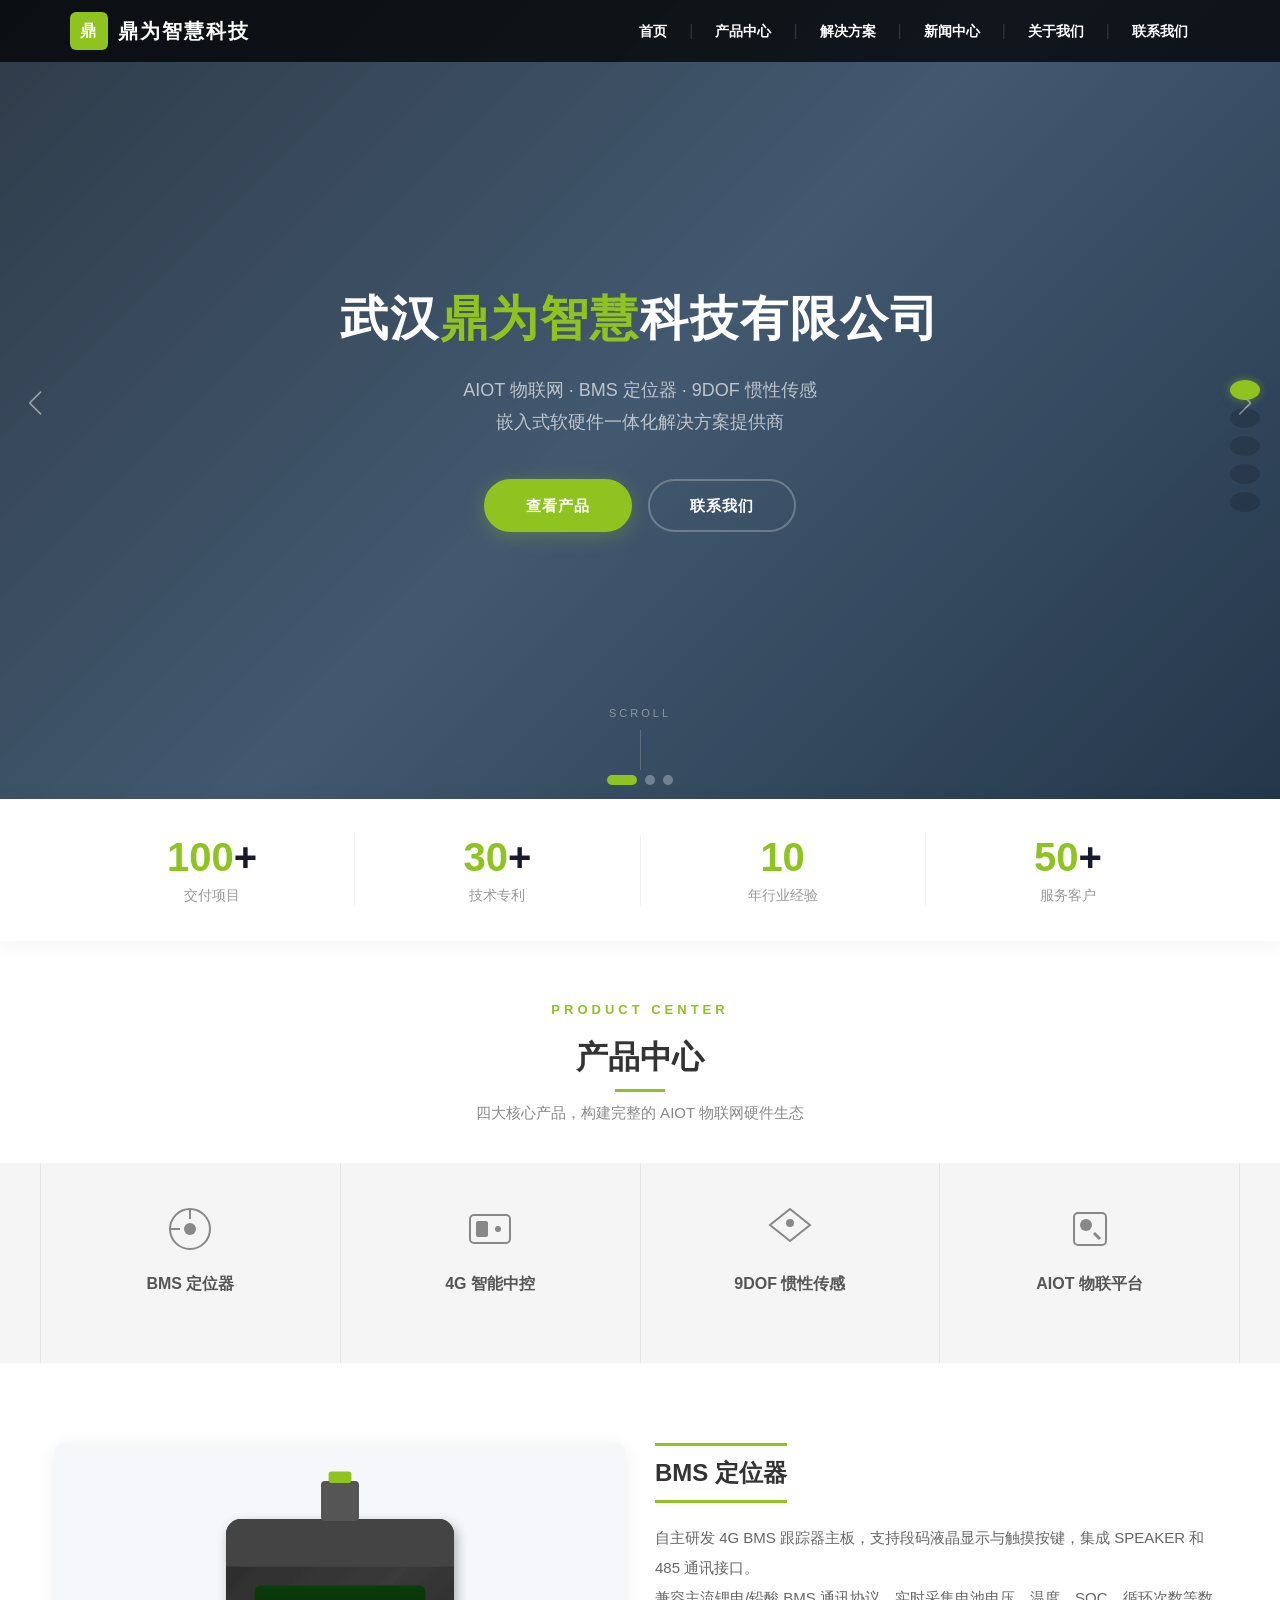
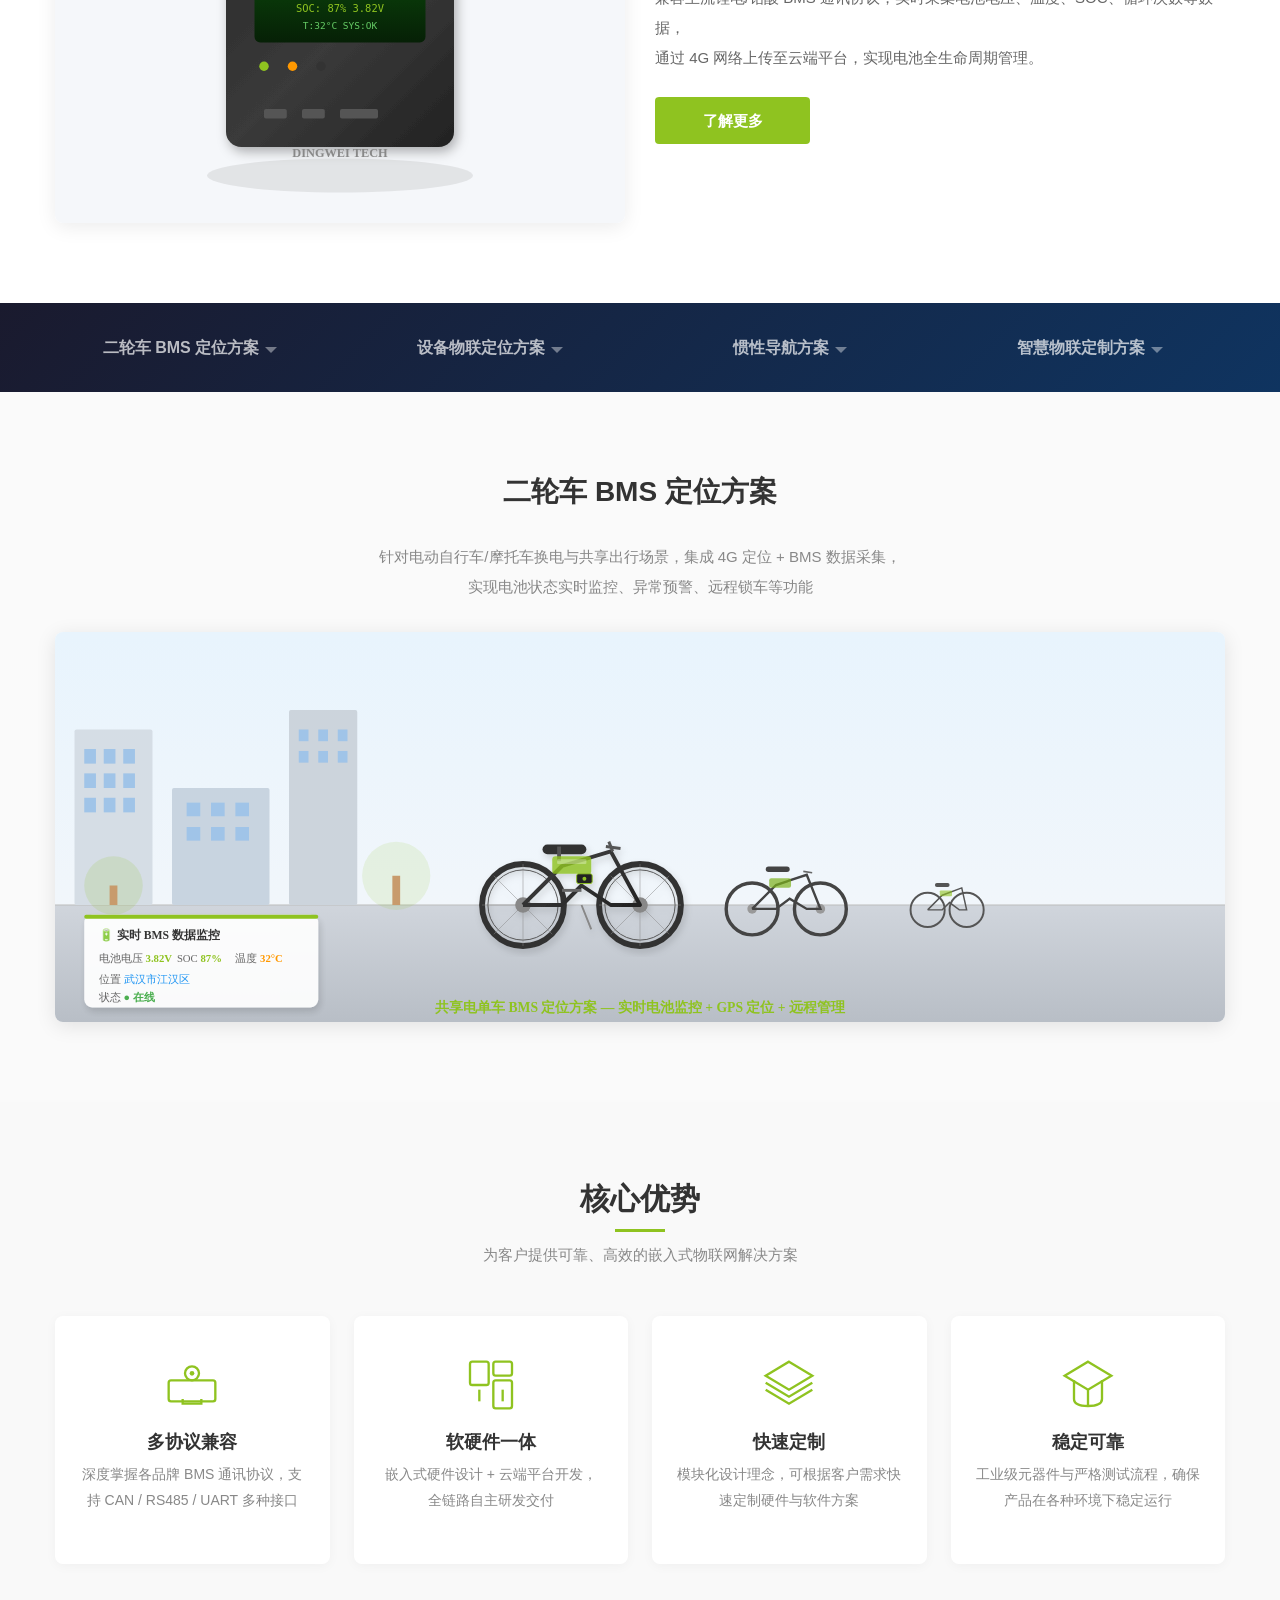
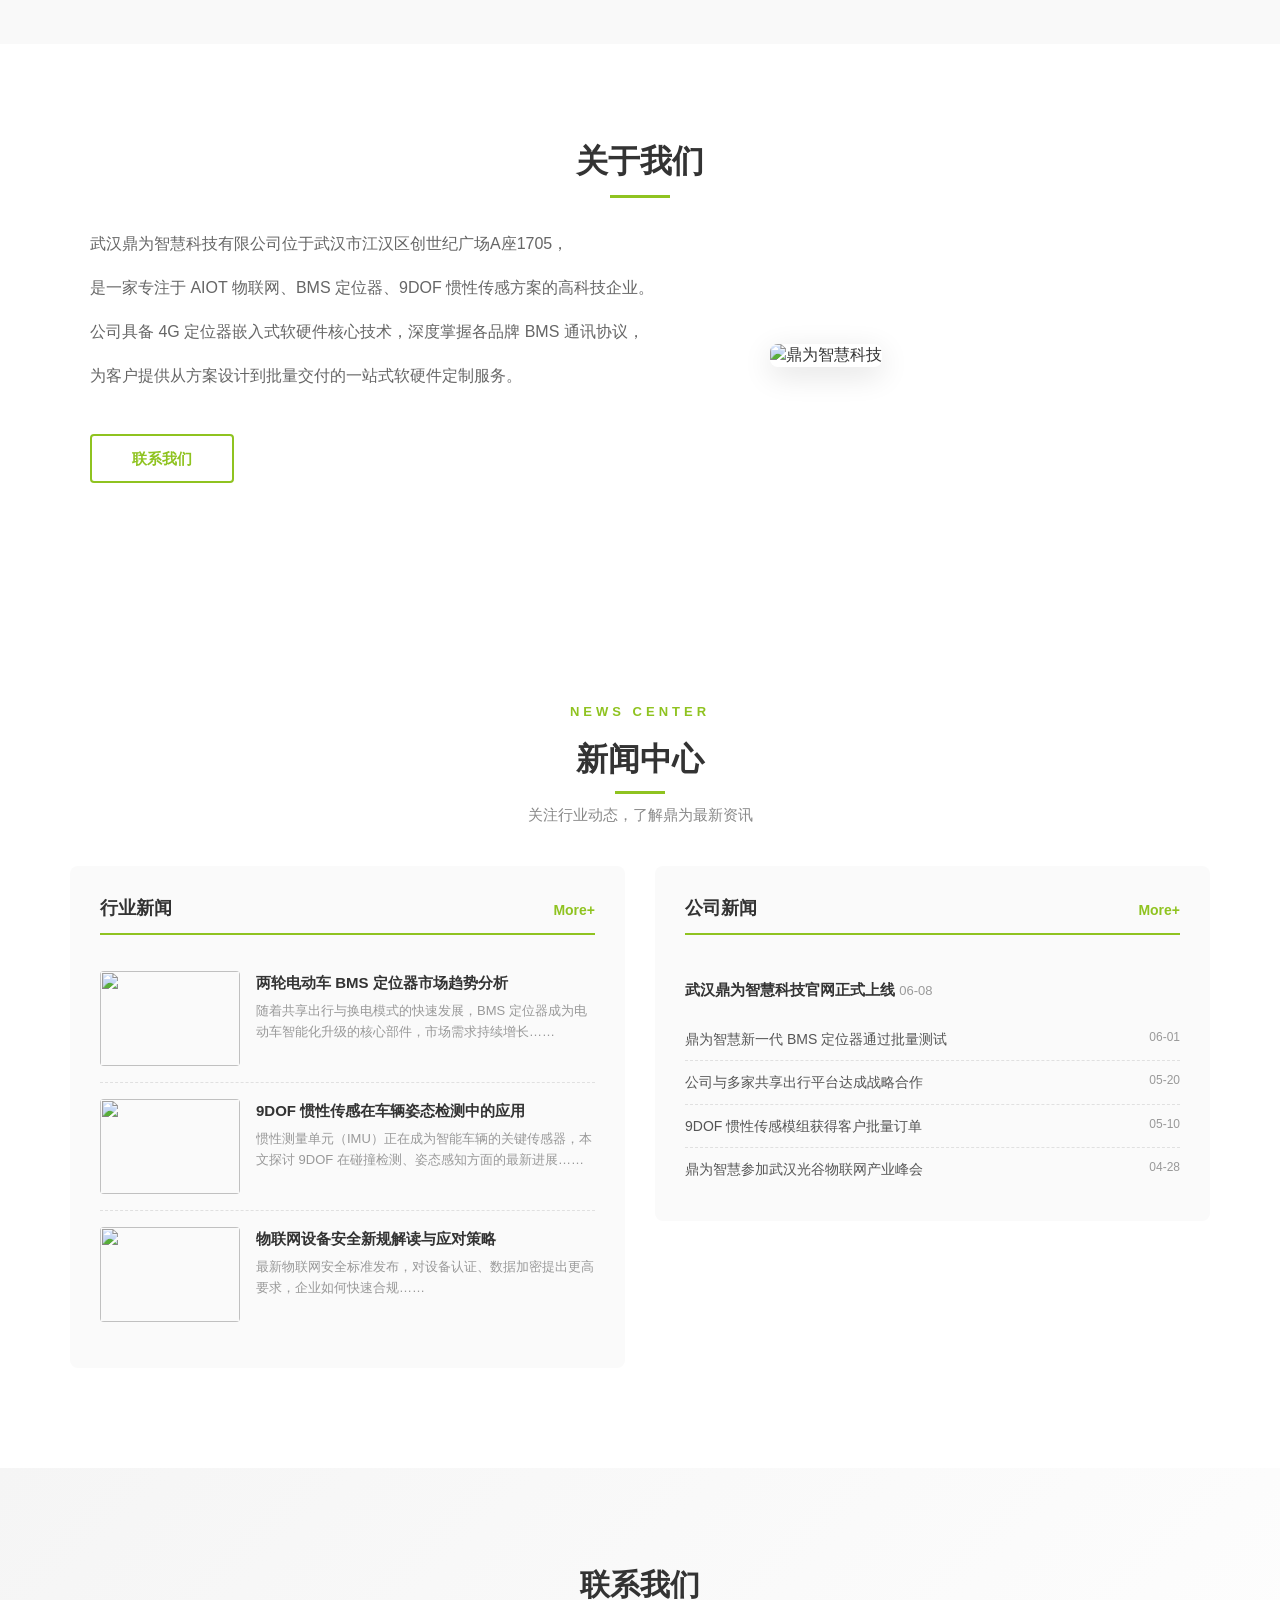
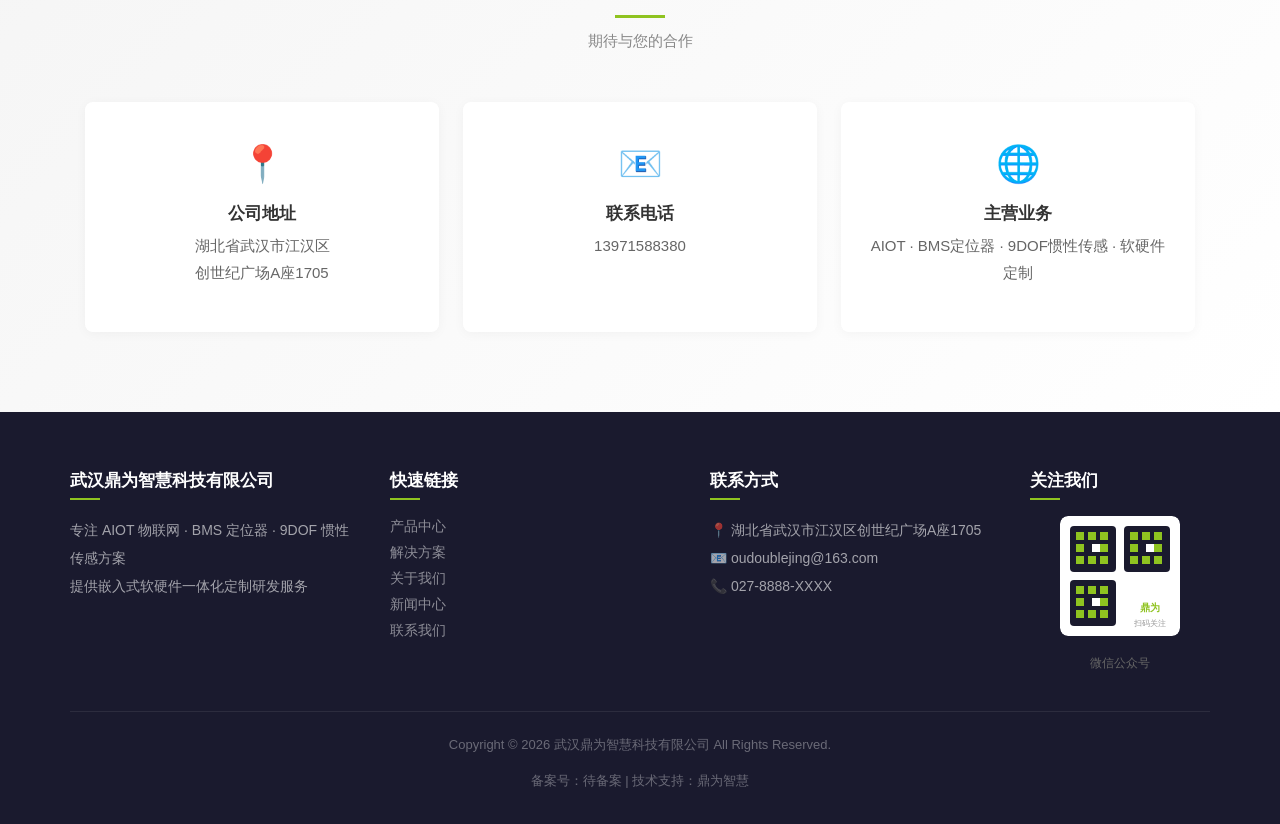
==== commit 5f92dd06: "fix: 邮箱更新为 oudoublejing@163.com" ====
--- a/index.html
+++ b/index.html
@@ -1297,7 +1297,7 @@
       <div class="footer-col">
         <h4>联系方式</h4>
         <p>📍 湖北省武汉市江汉区创世纪广场A座1705</p>
-        <p>📧 1962605879@qq.com</p>
+        <p>📧 oudoublejing@163.com</p>
         <p>📞 027-8888-XXXX</p>
       </div>
       <div class="footer-col footer-qr">
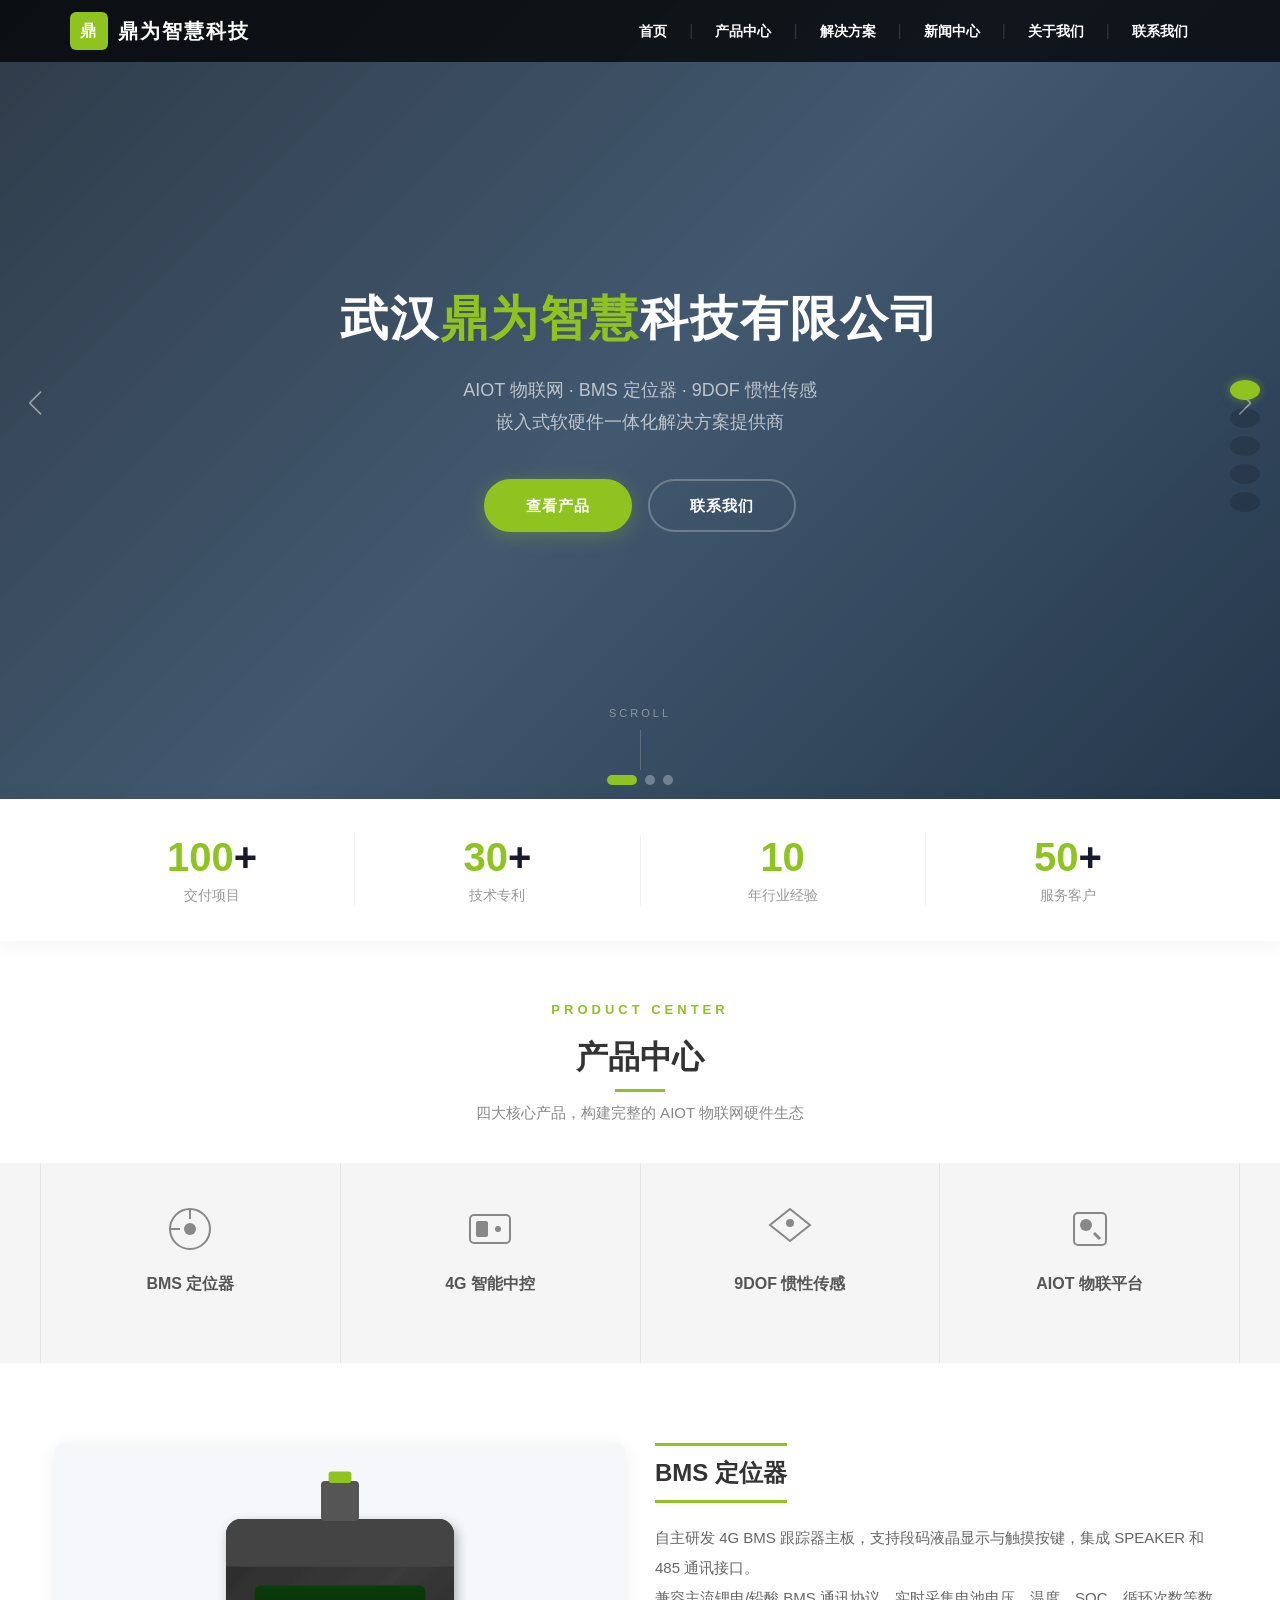
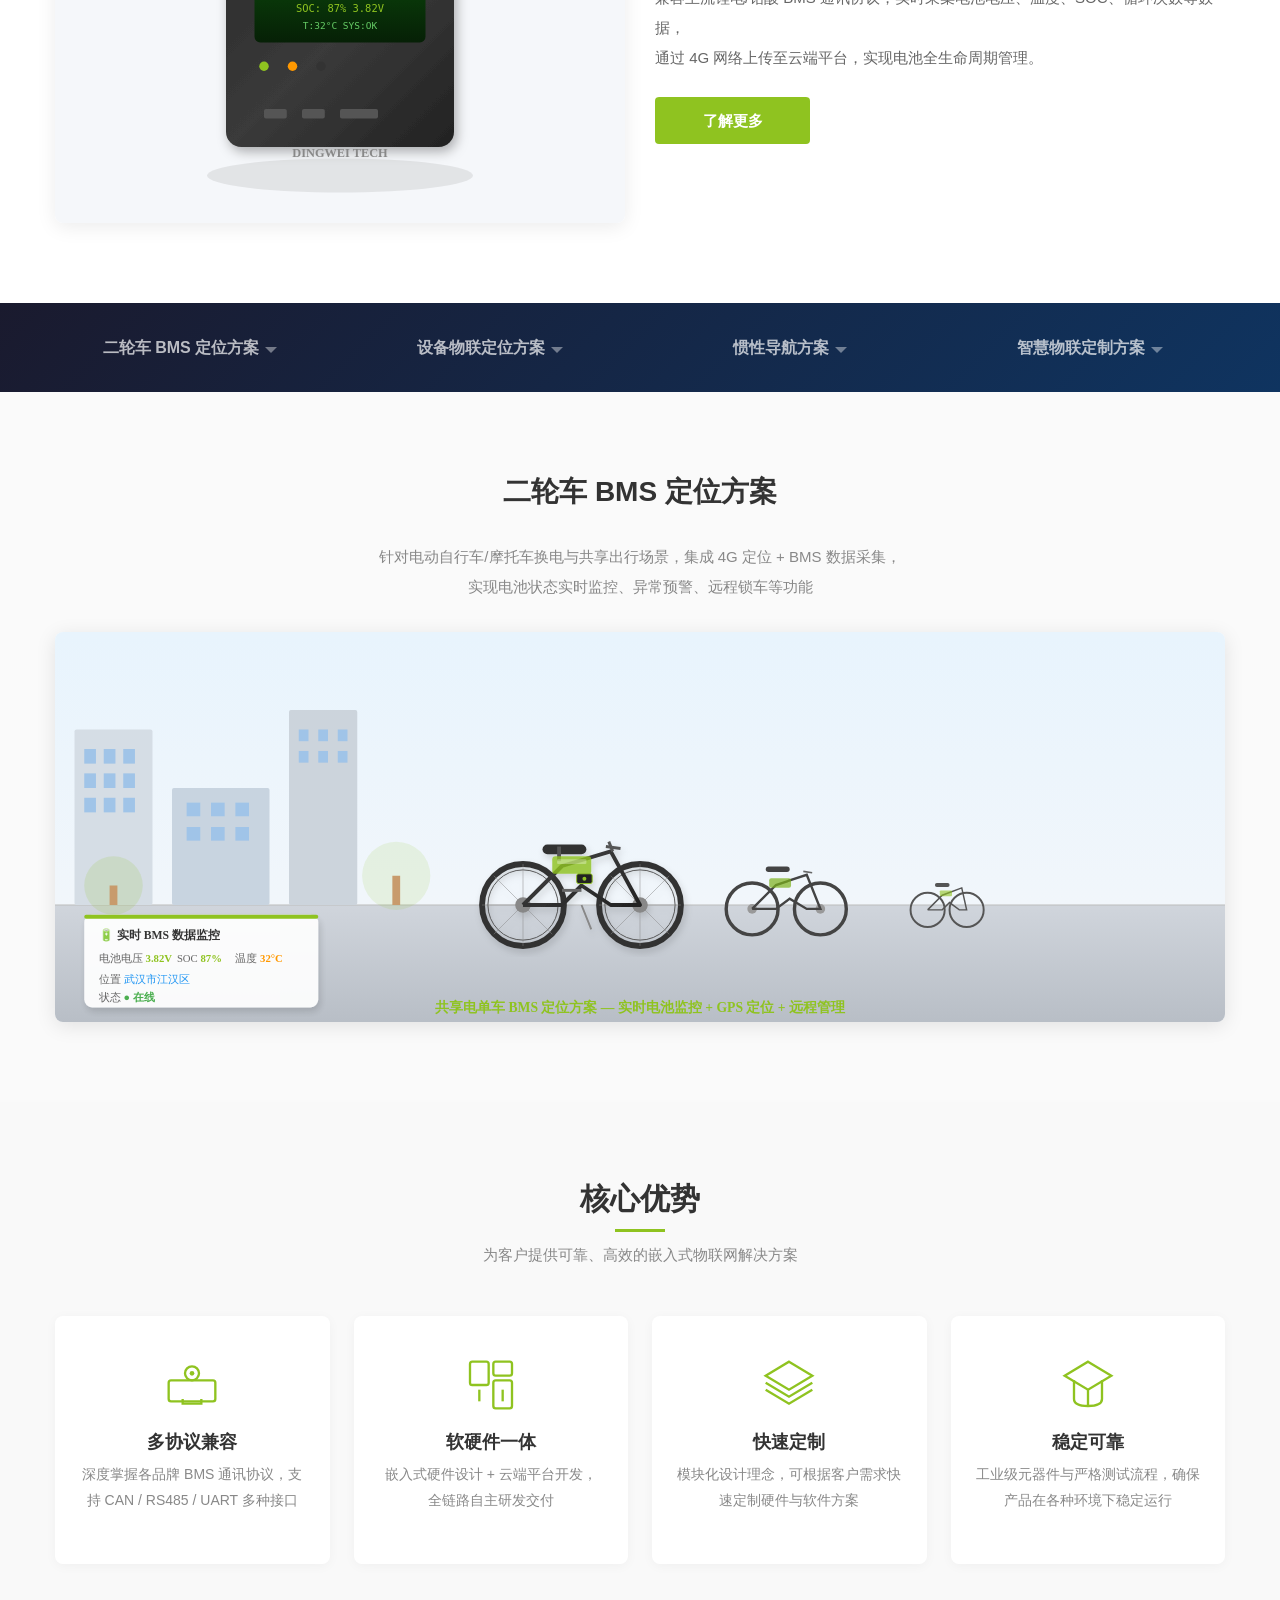
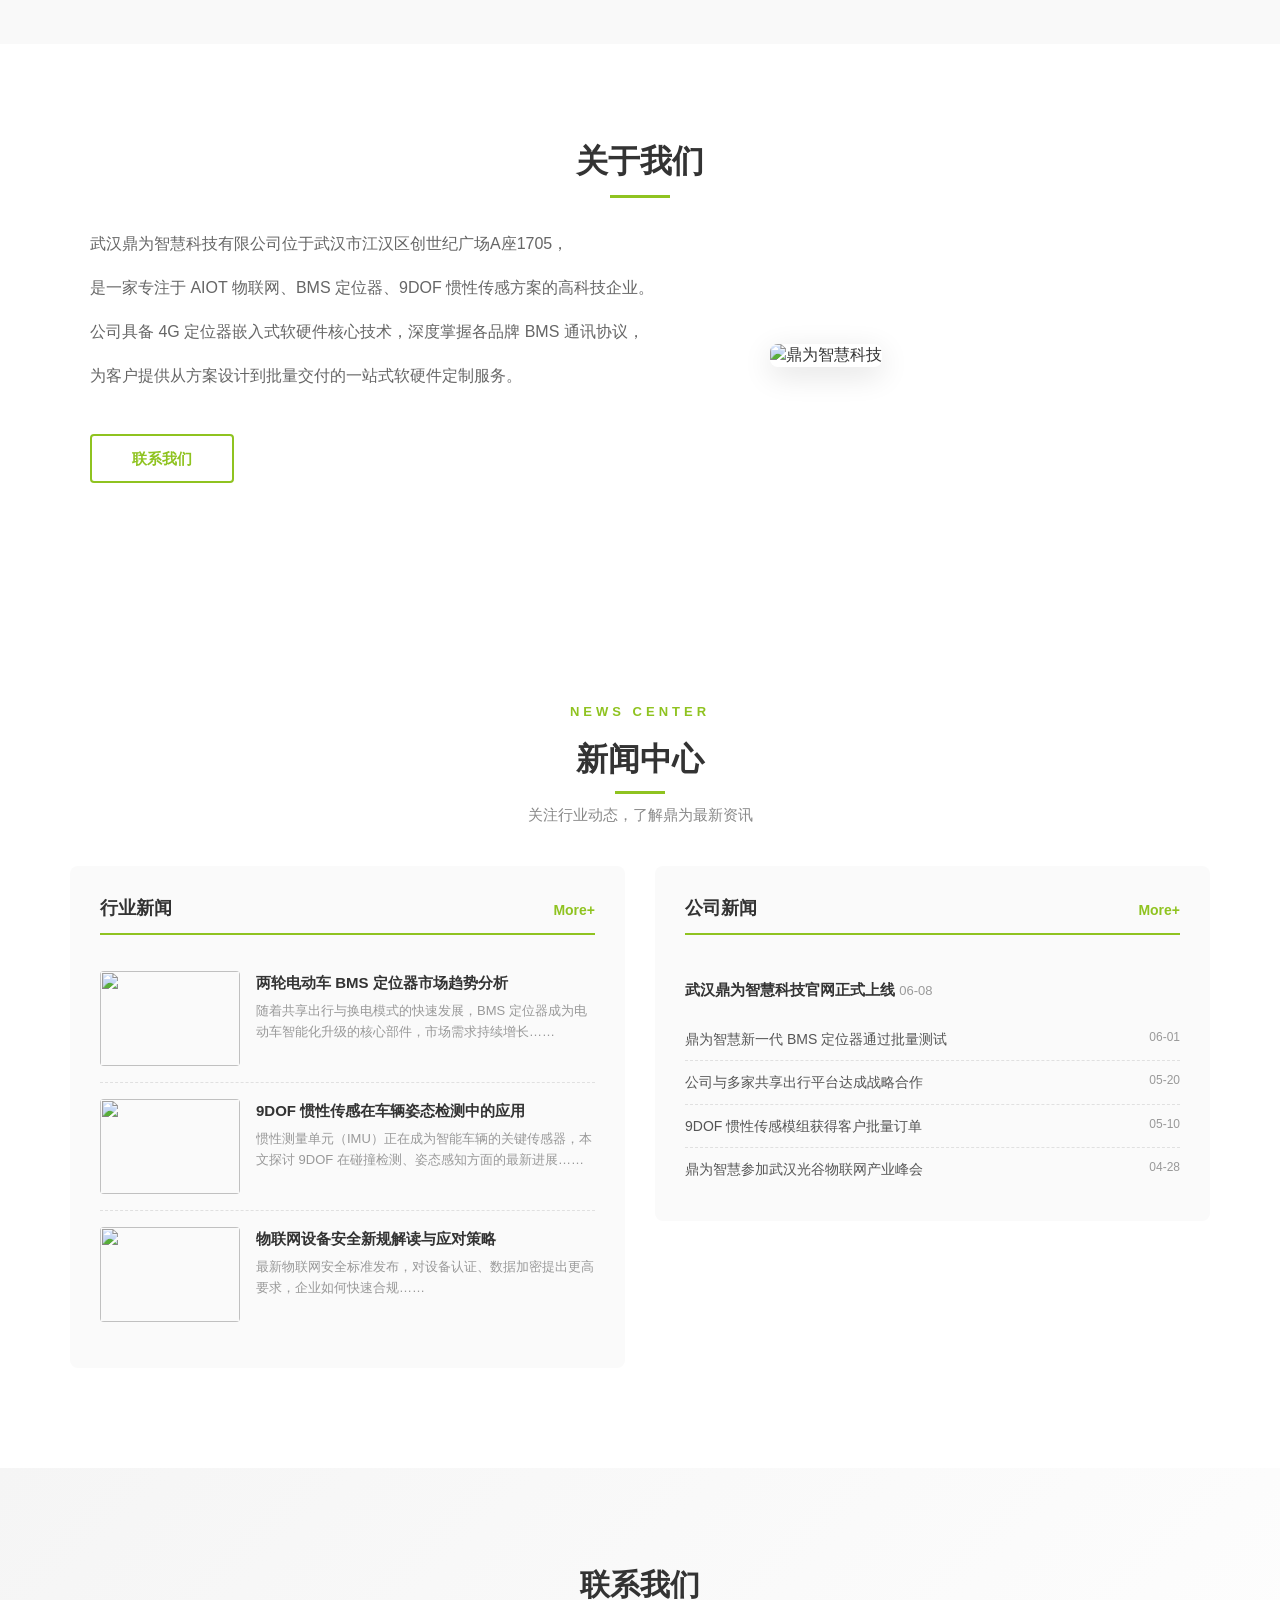
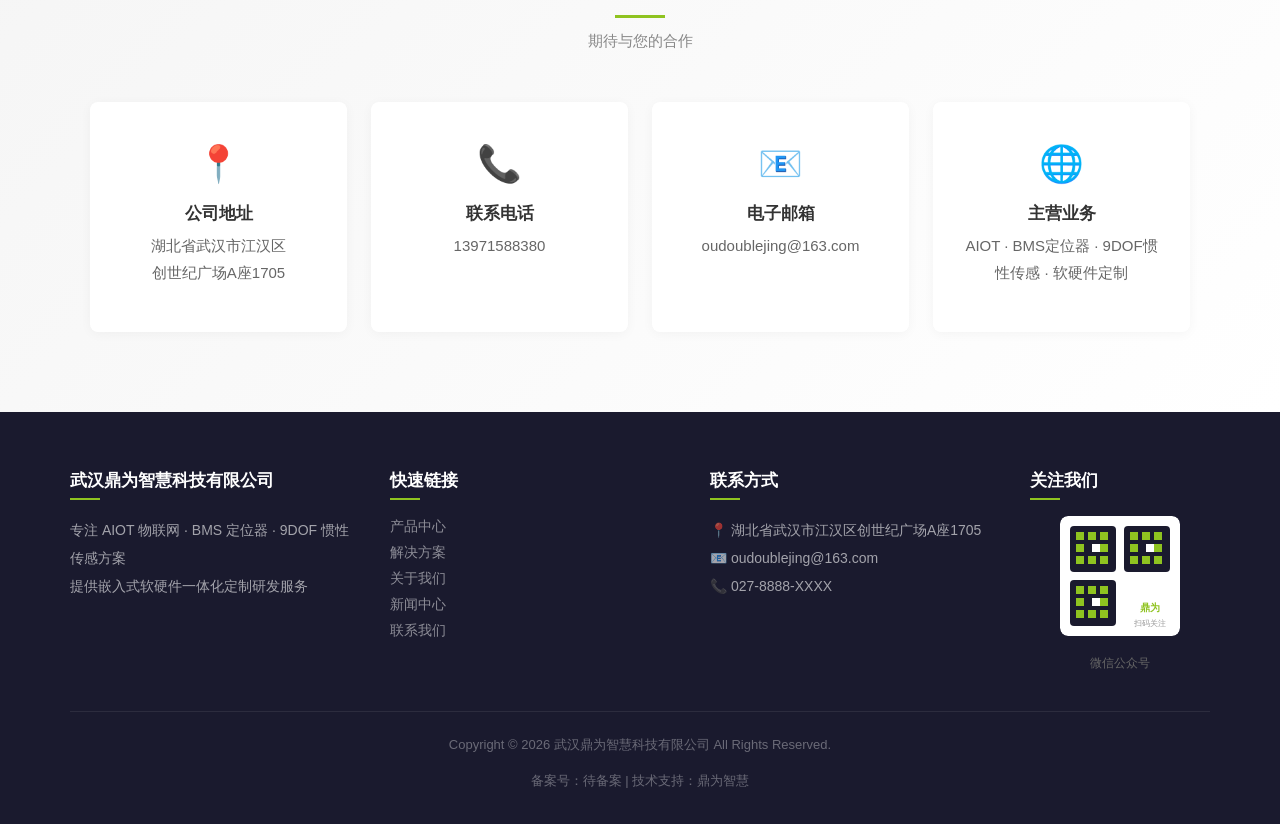
==== commit 6cf82159: "fix: 联系我们区域新增电子邮箱卡片，修正图标错配 - 📧 图标之前错配到"联系电话"，已修正 - 新增 📧 电子邮箱卡片: oudoublejing@163.com - 📞 联系电话卡片独立显示:" ====
--- a/index.html
+++ b/index.html
@@ -722,9 +722,9 @@
 }
 .contact-grid {
   display: grid;
-  grid-template-columns: repeat(3, 1fr);
+  grid-template-columns: repeat(4, 1fr);
   gap: 24px;
-  max-width: 1200px; margin: 0 auto; padding: 0 15px;
+  max-width: 1100px; margin: 40px auto 0;
 }
 .contact-card {
   background: #fff; border-radius: 8px;
@@ -745,6 +745,9 @@
 }
 .contact-card p {
   color: #666; font-size: 15px; line-height: 1.8;
+}
+@media (max-width: 992px) {
+  .contact-grid { grid-template-columns: repeat(2, 1fr); max-width: 100%; padding: 0 15px; }
 }
 @media (max-width: 768px) {
   .contact-grid { grid-template-columns: 1fr; gap: 16px; }
@@ -1260,11 +1263,16 @@
         <p>湖北省武汉市江汉区<br>创世纪广场A座1705</p>
       </div>
       <div class="contact-card" data-scroll-reveal="enter bottom and move 30px over 0.8s">
-        <div class="ci-icon">📧</div>
+        <div class="ci-icon">📞</div>
         <h4>联系电话</h4>
         <p>13971588380</p>
       </div>
       <div class="contact-card" data-scroll-reveal="enter bottom and move 30px over 1.0s">
+        <div class="ci-icon">📧</div>
+        <h4>电子邮箱</h4>
+        <p>oudoublejing@163.com</p>
+      </div>
+      <div class="contact-card" data-scroll-reveal="enter bottom and move 30px over 1.2s">
         <div class="ci-icon">🌐</div>
         <h4>主营业务</h4>
         <p>AIOT · BMS定位器 · 9DOF惯性传感 · 软硬件定制</p>
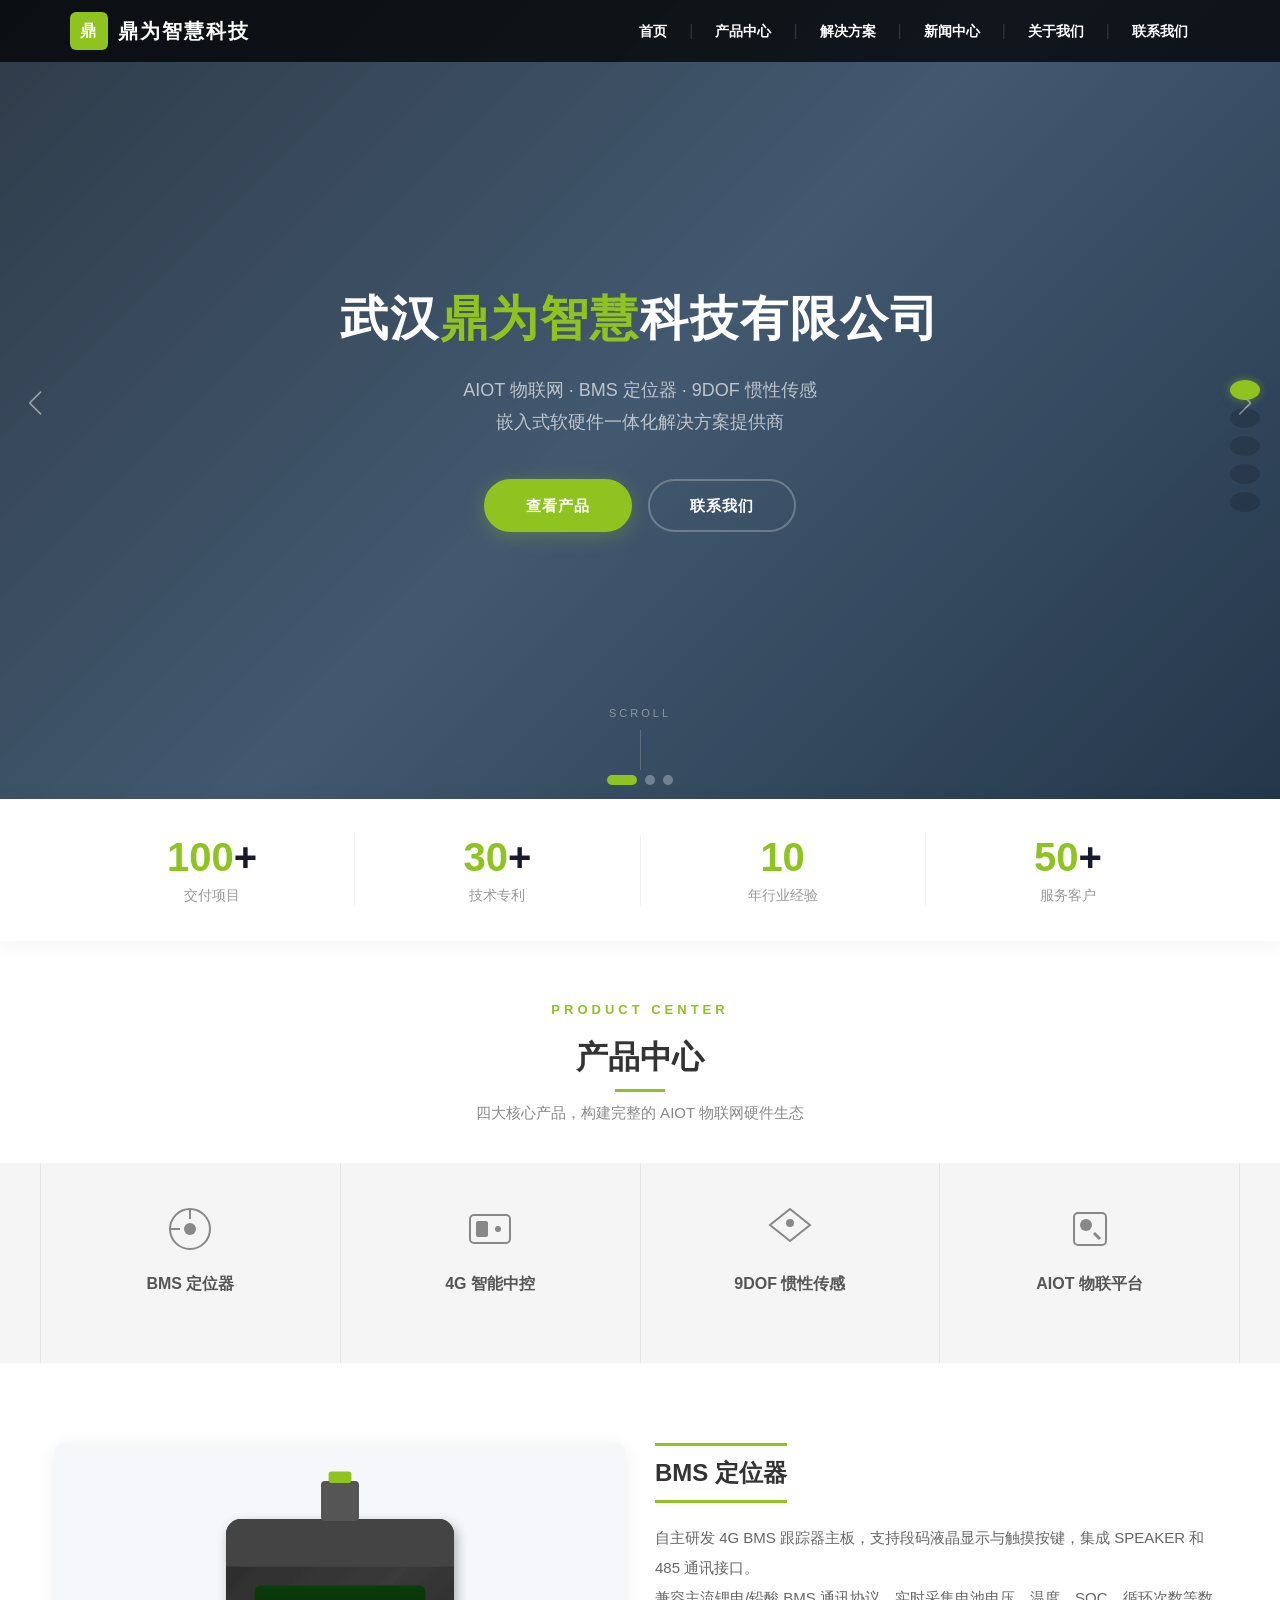
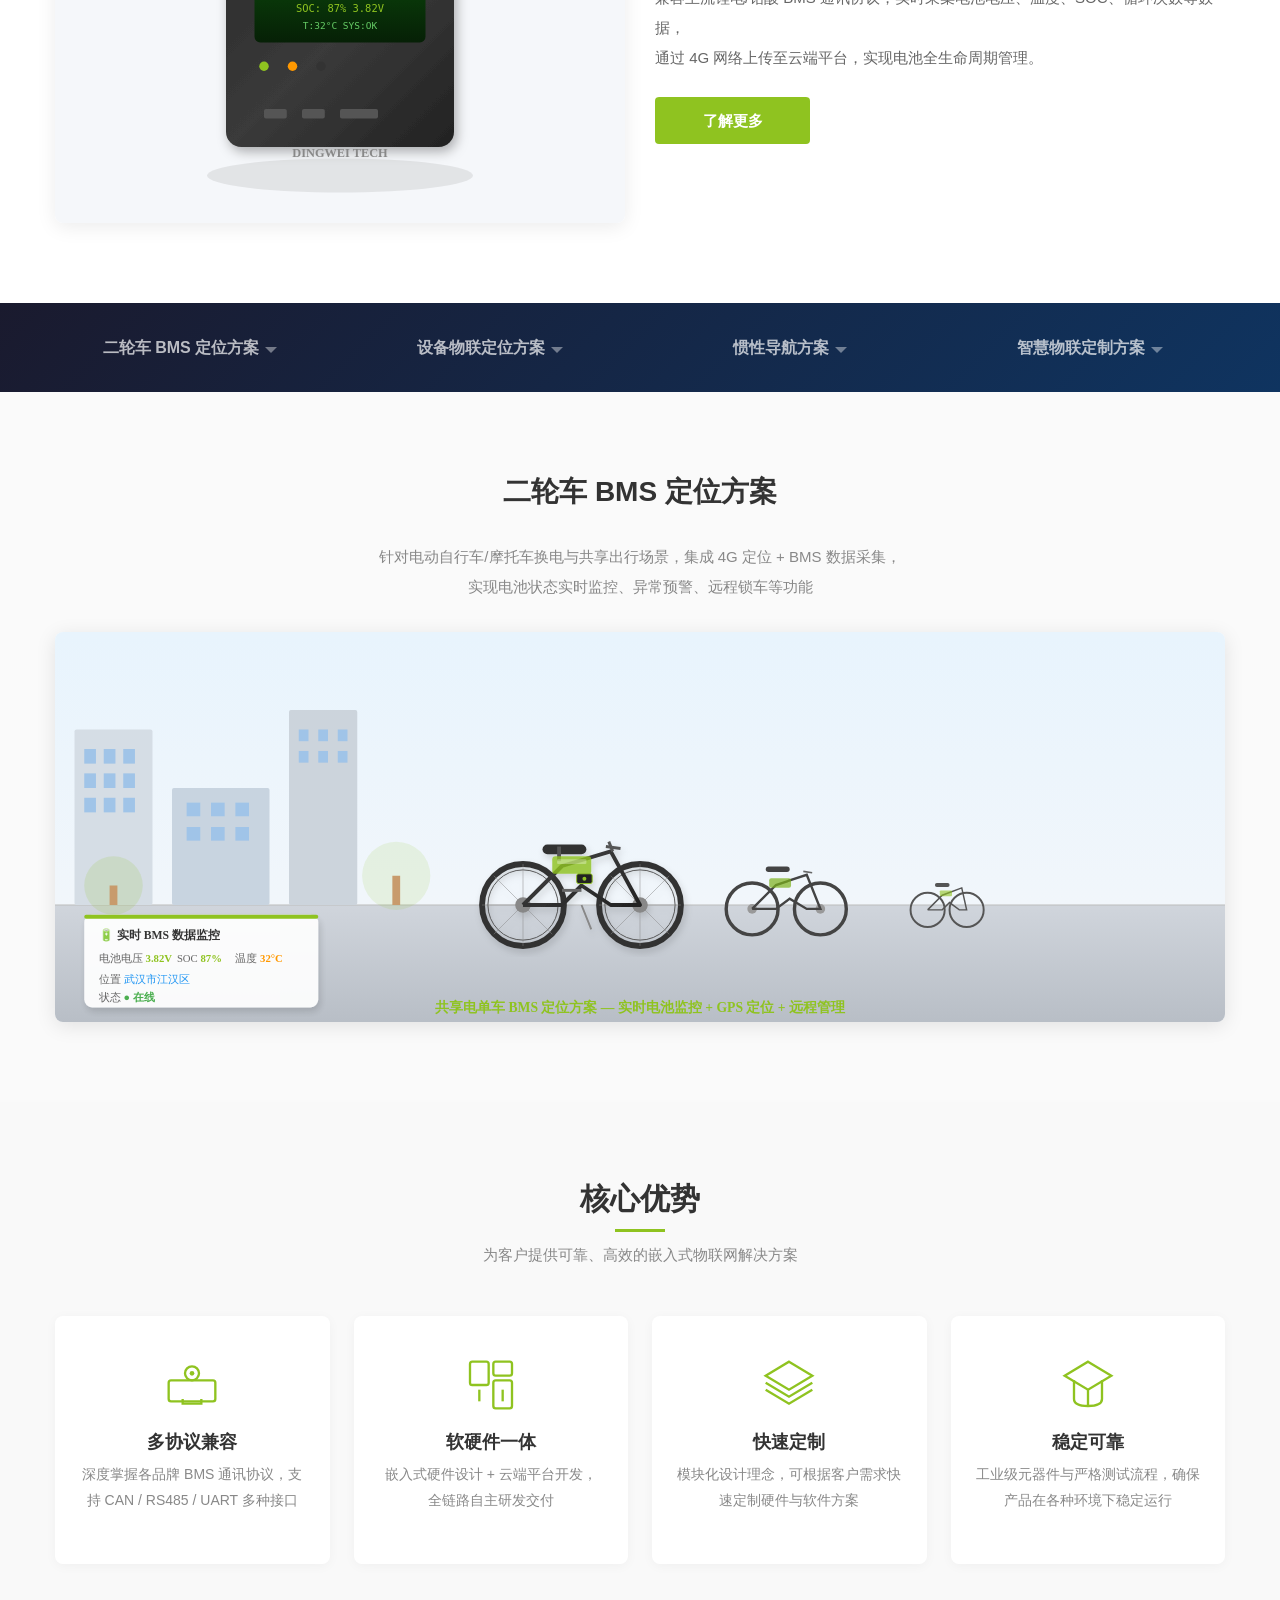
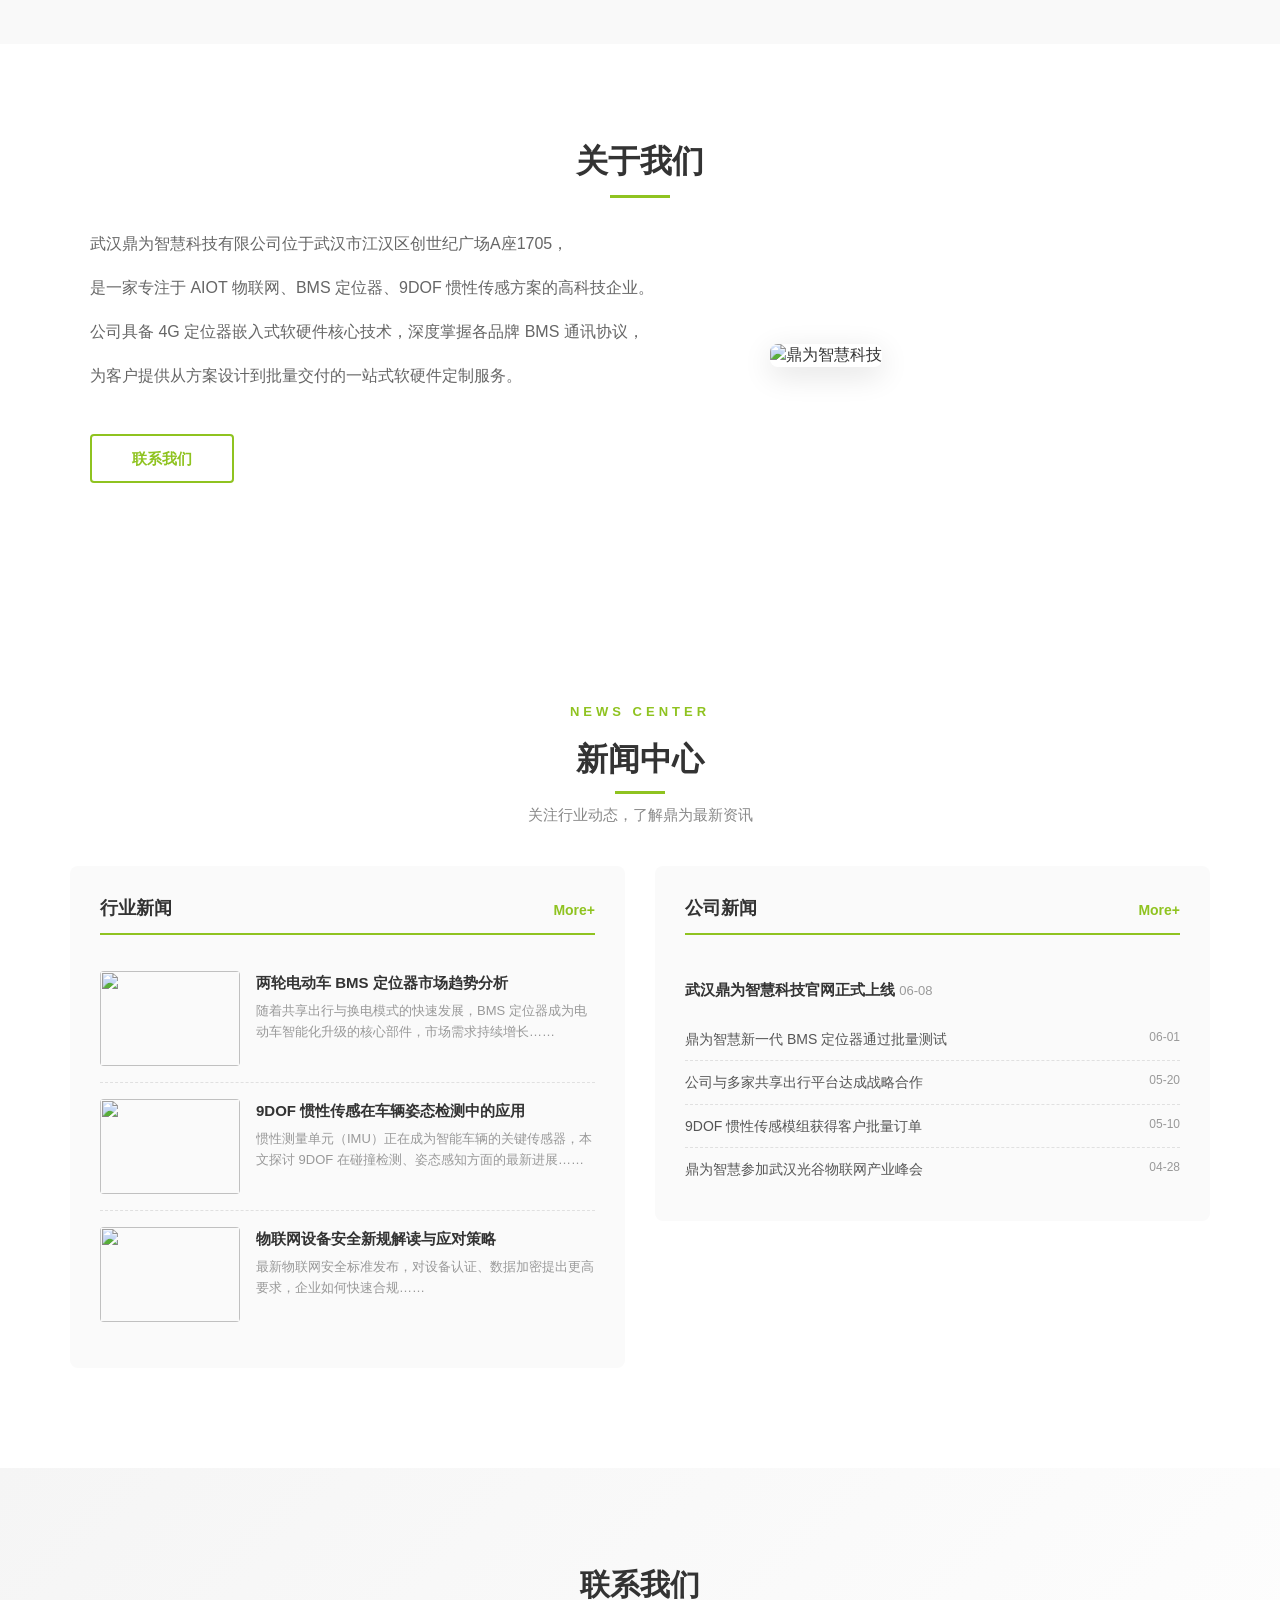
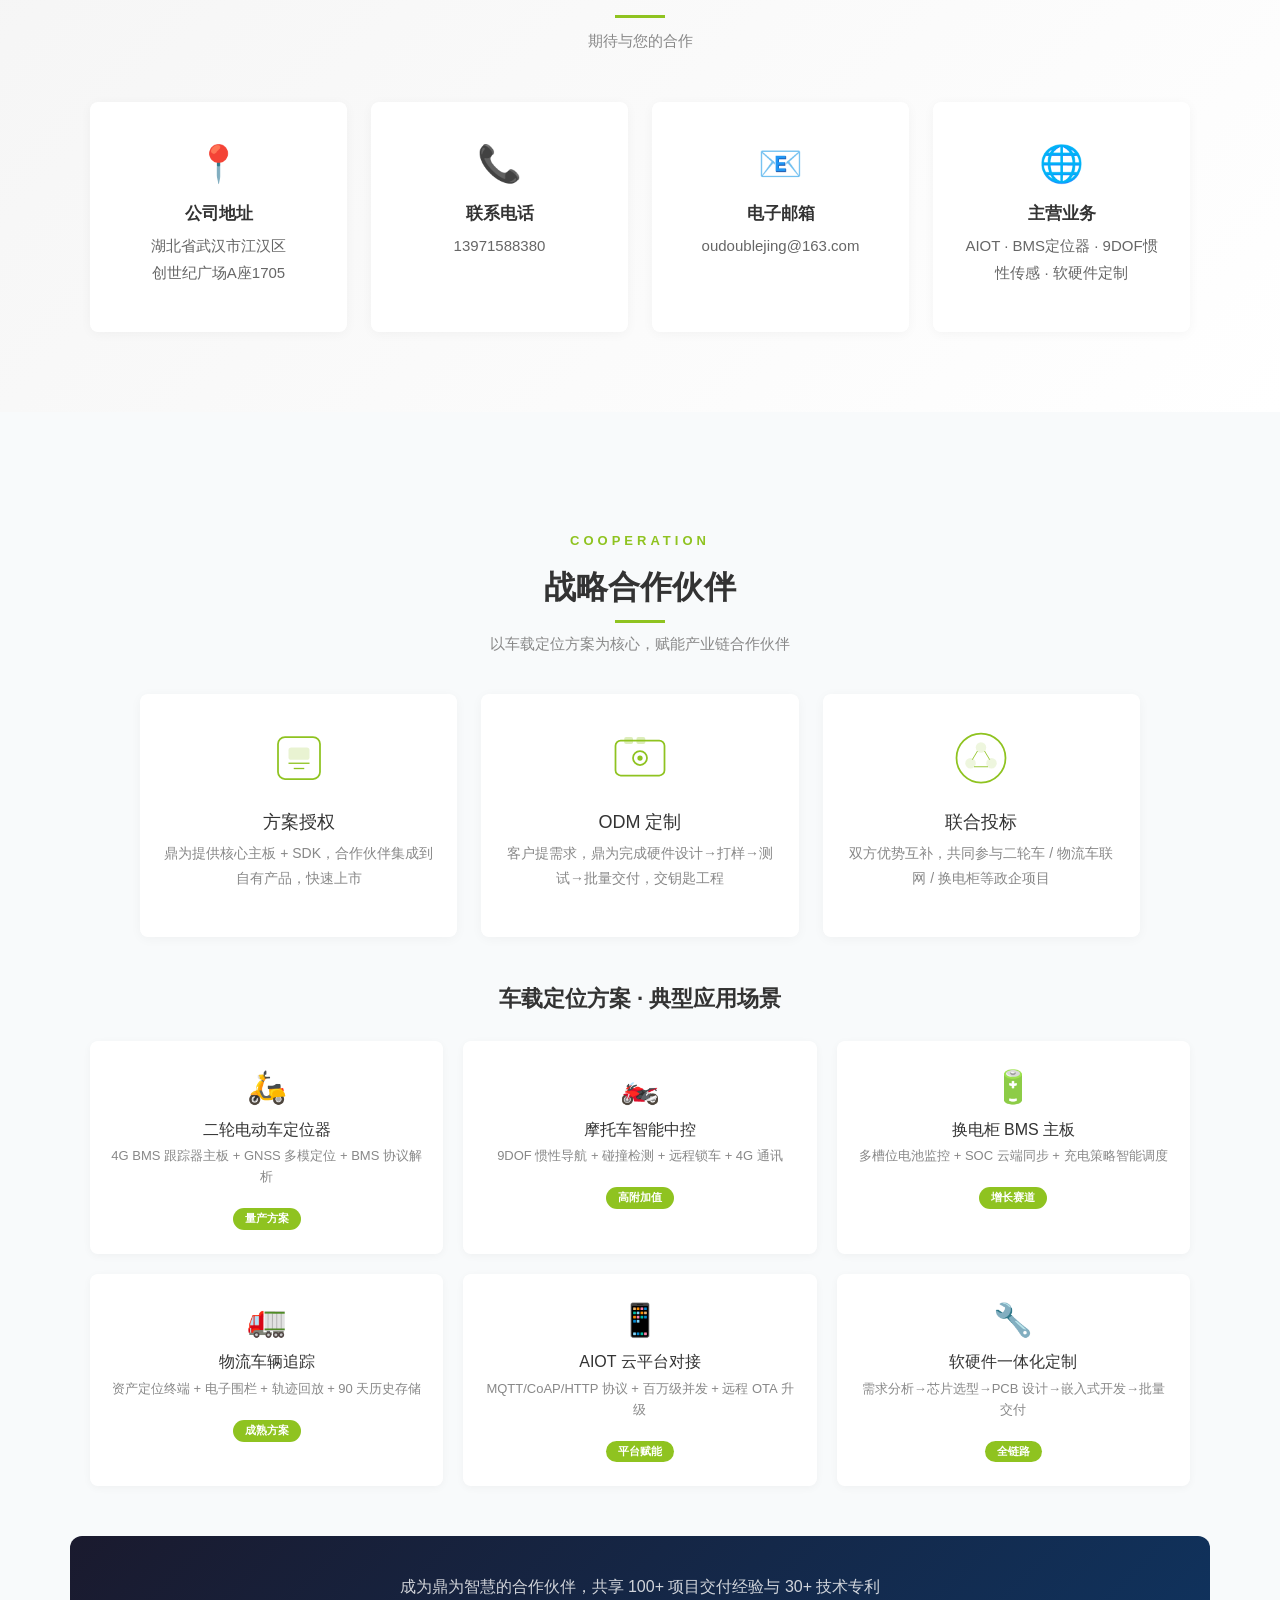
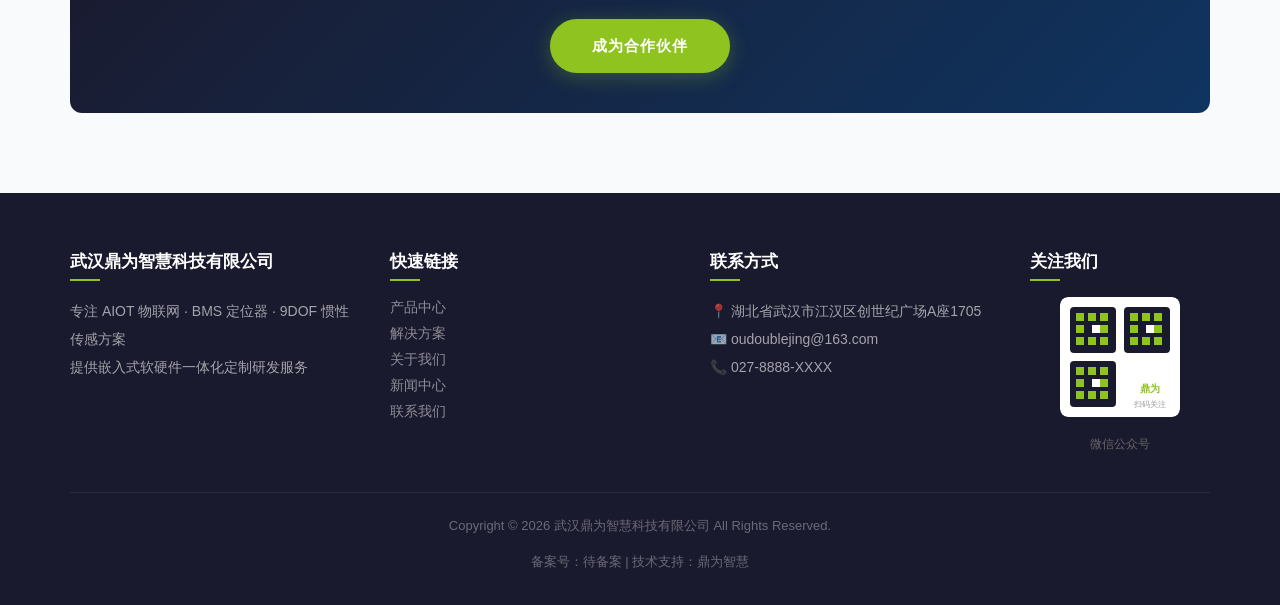
==== commit fb13fa9a: "feat: 新增战略合作伙伴板块 + 美顺电子接洽邮件 - 新增「战略合作伙伴」页面板块（联系我们与 Footer 之间）   - 3种合作模式：方案授权 / ODM定制 / 联合投标   - 6大车" ====
--- a/index.html
+++ b/index.html
@@ -756,6 +756,80 @@
   .contact-card { padding: 20px 15px; }
   .contact-card h4 { font-size: 16px; }
   .contact-card p { font-size: 13px; }
+}
+
+/* ====== 战略合作伙伴 ====== */
+.partners {
+  padding: 60px 0 80px;
+  background: #f8fafb;
+}
+.partner-modes {
+  display: grid;
+  grid-template-columns: repeat(3, 1fr);
+  gap: 24px;
+  max-width: 1000px; margin: 0 auto 50px;
+}
+.partner-mode {
+  background: #fff; border-radius: 8px;
+  padding: 36px 24px; text-align: center;
+  box-shadow: 0 2px 12px rgba(0,0,0,0.04);
+  transition: transform 0.3s, box-shadow 0.3s;
+}
+.partner-mode:hover {
+  transform: translateY(-4px);
+  box-shadow: 0 8px 30px rgba(0,0,0,0.1);
+}
+.pm-icon { margin-bottom: 16px; }
+.pm-icon svg { width: 56px; height: 56px; }
+.partner-mode h3 { font-size: 18px; color: #333; margin-bottom: 8px; }
+.partner-mode p { font-size: 14px; color: #888; line-height: 1.8; }
+
+.partner-scenarios { max-width: 1100px; margin: 0 auto; }
+.partner-scenarios h3 {
+  text-align: center; font-size: 22px; font-weight: 700;
+  color: #333; margin-bottom: 30px;
+}
+.scenario-grid {
+  display: grid;
+  grid-template-columns: repeat(3, 1fr);
+  gap: 20px;
+}
+.scenario-card {
+  background: #fff; border-radius: 8px;
+  padding: 24px 20px; text-align: center;
+  box-shadow: 0 2px 8px rgba(0,0,0,0.04);
+  transition: transform 0.3s;
+  position: relative; overflow: hidden;
+}
+.scenario-card:hover { transform: translateY(-4px); }
+.sc-icon { font-size: 32px; margin-bottom: 10px; }
+.scenario-card h4 { font-size: 16px; color: #333; margin-bottom: 8px; }
+.scenario-card p { font-size: 13px; color: #888; line-height: 1.6; }
+.sc-tag {
+  display: inline-block; margin-top: 10px;
+  padding: 3px 12px; border-radius: 20px;
+  background: #8fc320; color: #fff;
+  font-size: 11px; font-weight: 600;
+}
+
+.partner-cta {
+  text-align: center; margin-top: 50px; padding: 40px;
+  background: linear-gradient(135deg, #1a1a2e, #0f3460);
+  border-radius: 12px; color: #fff;
+}
+.partner-cta p {
+  font-size: 16px; margin-bottom: 20px;
+  color: rgba(255,255,255,0.8);
+}
+
+@media (max-width: 768px) {
+  .partner-modes { grid-template-columns: 1fr; }
+  .scenario-grid { grid-template-columns: 1fr 1fr; }
+  .partner-cta { padding: 30px 20px; }
+  .partner-cta p { font-size: 14px; }
+}
+@media (max-width: 480px) {
+  .scenario-grid { grid-template-columns: 1fr; }
 }
 
 /* ====== Footer ====== */
@@ -1282,6 +1356,91 @@
 </div>
 
 </div><!-- /#myScrollspy -->
+
+<!-- ====== 战略合作伙伴 ====== -->
+<div class="partners" id="partners">
+  <div class="container">
+    <div class="section-header">
+      <p class="section-subtitle">COOPERATION</p>
+      <h2>战略合作伙伴</h2>
+      <p class="section-desc">以车载定位方案为核心，赋能产业链合作伙伴</p>
+    </div>
+
+    <!-- 合作模式 -->
+    <div class="partner-modes">
+      <div class="partner-mode" data-scroll-reveal="enter bottom and move 30px over 0.4s">
+        <div class="pm-icon">
+          <svg viewBox="0 0 64 64" fill="none"><rect x="8" y="8" width="48" height="48" rx="8" stroke="#8fc320" stroke-width="2"/><rect x="20" y="20" width="24" height="14" rx="3" fill="#8fc320" opacity="0.2"/><line x1="20" y1="38" x2="44" y2="38" stroke="#8fc320" stroke-width="1.5"/><line x1="26" y1="44" x2="38" y2="44" stroke="#8fc320" stroke-width="1.5"/></svg>
+        </div>
+        <h3>方案授权</h3>
+        <p>鼎为提供核心主板 + SDK，合作伙伴集成到自有产品，快速上市</p>
+      </div>
+      <div class="partner-mode" data-scroll-reveal="enter bottom and move 30px over 0.6s">
+        <div class="pm-icon">
+          <svg viewBox="0 0 64 64" fill="none"><rect x="4" y="12" width="56" height="40" rx="6" stroke="#8fc320" stroke-width="2"/><rect x="14" y="8" width="10" height="8" rx="2" fill="#8fc320" opacity="0.3"/><rect x="28" y="8" width="10" height="8" rx="2" fill="#8fc320" opacity="0.3"/><circle cx="32" cy="32" r="8" fill="none" stroke="#8fc320" stroke-width="2"/><circle cx="32" cy="32" r="3" fill="#8fc320"/></svg>
+        </div>
+        <h3>ODM 定制</h3>
+        <p>客户提需求，鼎为完成硬件设计→打样→测试→批量交付，交钥匙工程</p>
+      </div>
+      <div class="partner-mode" data-scroll-reveal="enter bottom and move 30px over 0.8s">
+        <div class="pm-icon">
+          <svg viewBox="0 0 64 64" fill="none"><circle cx="32" cy="32" r="28" stroke="#8fc320" stroke-width="2"/><circle cx="32" cy="20" r="6" fill="#8fc320" opacity="0.15"/><circle cx="20" cy="38" r="6" fill="#8fc320" opacity="0.15"/><circle cx="44" cy="38" r="6" fill="#8fc320" opacity="0.15"/><line x1="28" y1="24" x2="22" y2="34" stroke="#8fc320" stroke-width="1"/><line x1="36" y1="24" x2="42" y2="34" stroke="#8fc320" stroke-width="1"/><line x1="24" y1="42" x2="40" y2="42" stroke="#8fc320" stroke-width="1"/></svg>
+        </div>
+        <h3>联合投标</h3>
+        <p>双方优势互补，共同参与二轮车 / 物流车联网 / 换电柜等政企项目</p>
+      </div>
+    </div>
+
+    <!-- 场景矩阵 -->
+    <div class="partner-scenarios">
+      <h3 data-scroll-reveal="enter bottom and move 20px over 0.4s">车载定位方案 · 典型应用场景</h3>
+      <div class="scenario-grid">
+        <div class="scenario-card" data-scroll-reveal="enter bottom and move 20px over 0.5s">
+          <div class="sc-icon">🛵</div>
+          <h4>二轮电动车定位器</h4>
+          <p>4G BMS 跟踪器主板 + GNSS 多模定位 + BMS 协议解析</p>
+          <span class="sc-tag">量产方案</span>
+        </div>
+        <div class="scenario-card" data-scroll-reveal="enter bottom and move 20px over 0.6s">
+          <div class="sc-icon">🏍️</div>
+          <h4>摩托车智能中控</h4>
+          <p>9DOF 惯性导航 + 碰撞检测 + 远程锁车 + 4G 通讯</p>
+          <span class="sc-tag">高附加值</span>
+        </div>
+        <div class="scenario-card" data-scroll-reveal="enter bottom and move 20px over 0.7s">
+          <div class="sc-icon">🔋</div>
+          <h4>换电柜 BMS 主板</h4>
+          <p>多槽位电池监控 + SOC 云端同步 + 充电策略智能调度</p>
+          <span class="sc-tag">增长赛道</span>
+        </div>
+        <div class="scenario-card" data-scroll-reveal="enter bottom and move 20px over 0.8s">
+          <div class="sc-icon">🚛</div>
+          <h4>物流车辆追踪</h4>
+          <p>资产定位终端 + 电子围栏 + 轨迹回放 + 90 天历史存储</p>
+          <span class="sc-tag">成熟方案</span>
+        </div>
+        <div class="scenario-card" data-scroll-reveal="enter bottom and move 20px over 0.9s">
+          <div class="sc-icon">📱</div>
+          <h4>AIOT 云平台对接</h4>
+          <p>MQTT/CoAP/HTTP 协议 + 百万级并发 + 远程 OTA 升级</p>
+          <span class="sc-tag">平台赋能</span>
+        </div>
+        <div class="scenario-card" data-scroll-reveal="enter bottom and move 20px over 1.0s">
+          <div class="sc-icon">🔧</div>
+          <h4>软硬件一体化定制</h4>
+          <p>需求分析→芯片选型→PCB 设计→嵌入式开发→批量交付</p>
+          <span class="sc-tag">全链路</span>
+        </div>
+      </div>
+    </div>
+
+    <!-- CTA -->
+    <div class="partner-cta" data-scroll-reveal="enter bottom and move 20px over 1.0s">
+      <p>成为鼎为智慧的合作伙伴，共享 100+ 项目交付经验与 30+ 技术专利</p>
+      <a href="#contact" class="btn-banner btn-banner-primary">成为合作伙伴</a>
+    </div>
+  </div>
+</div>
 
 <!-- ====== Footer ====== -->
 <div class="footer" id="footer">
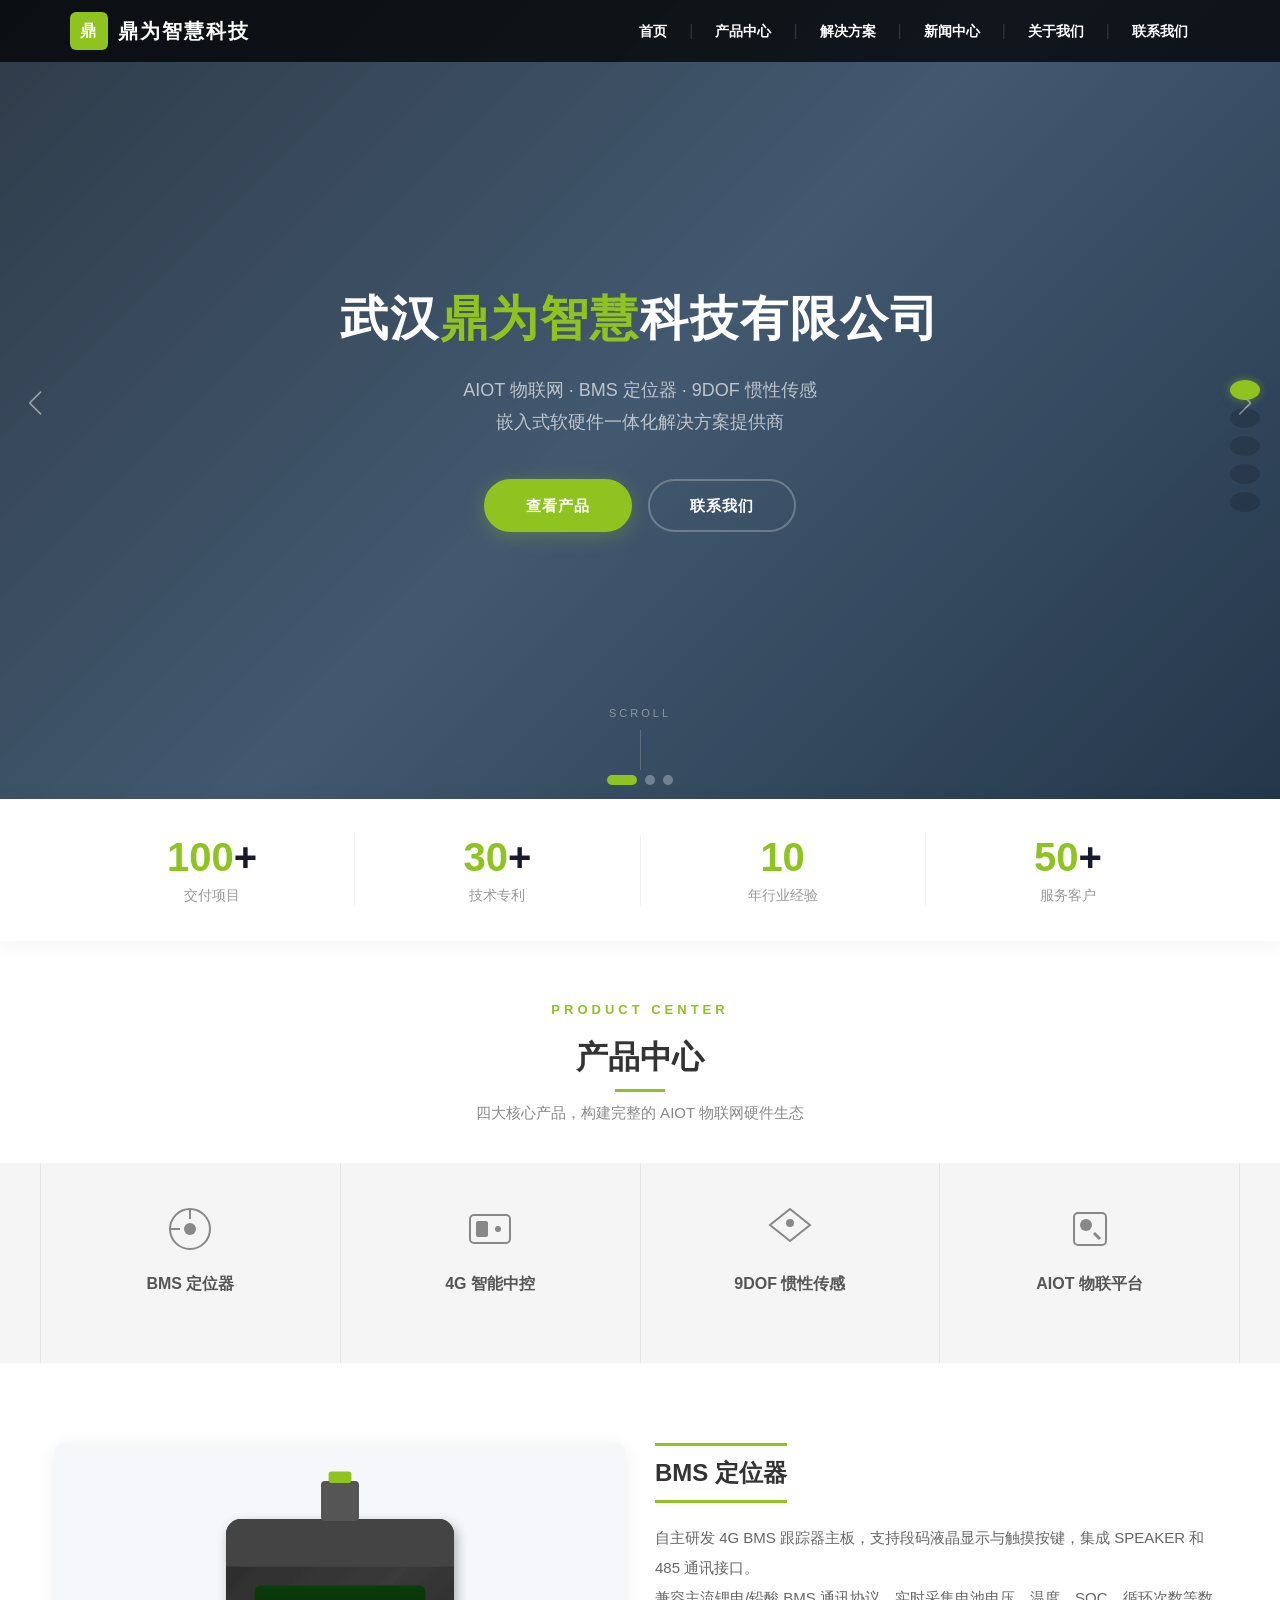
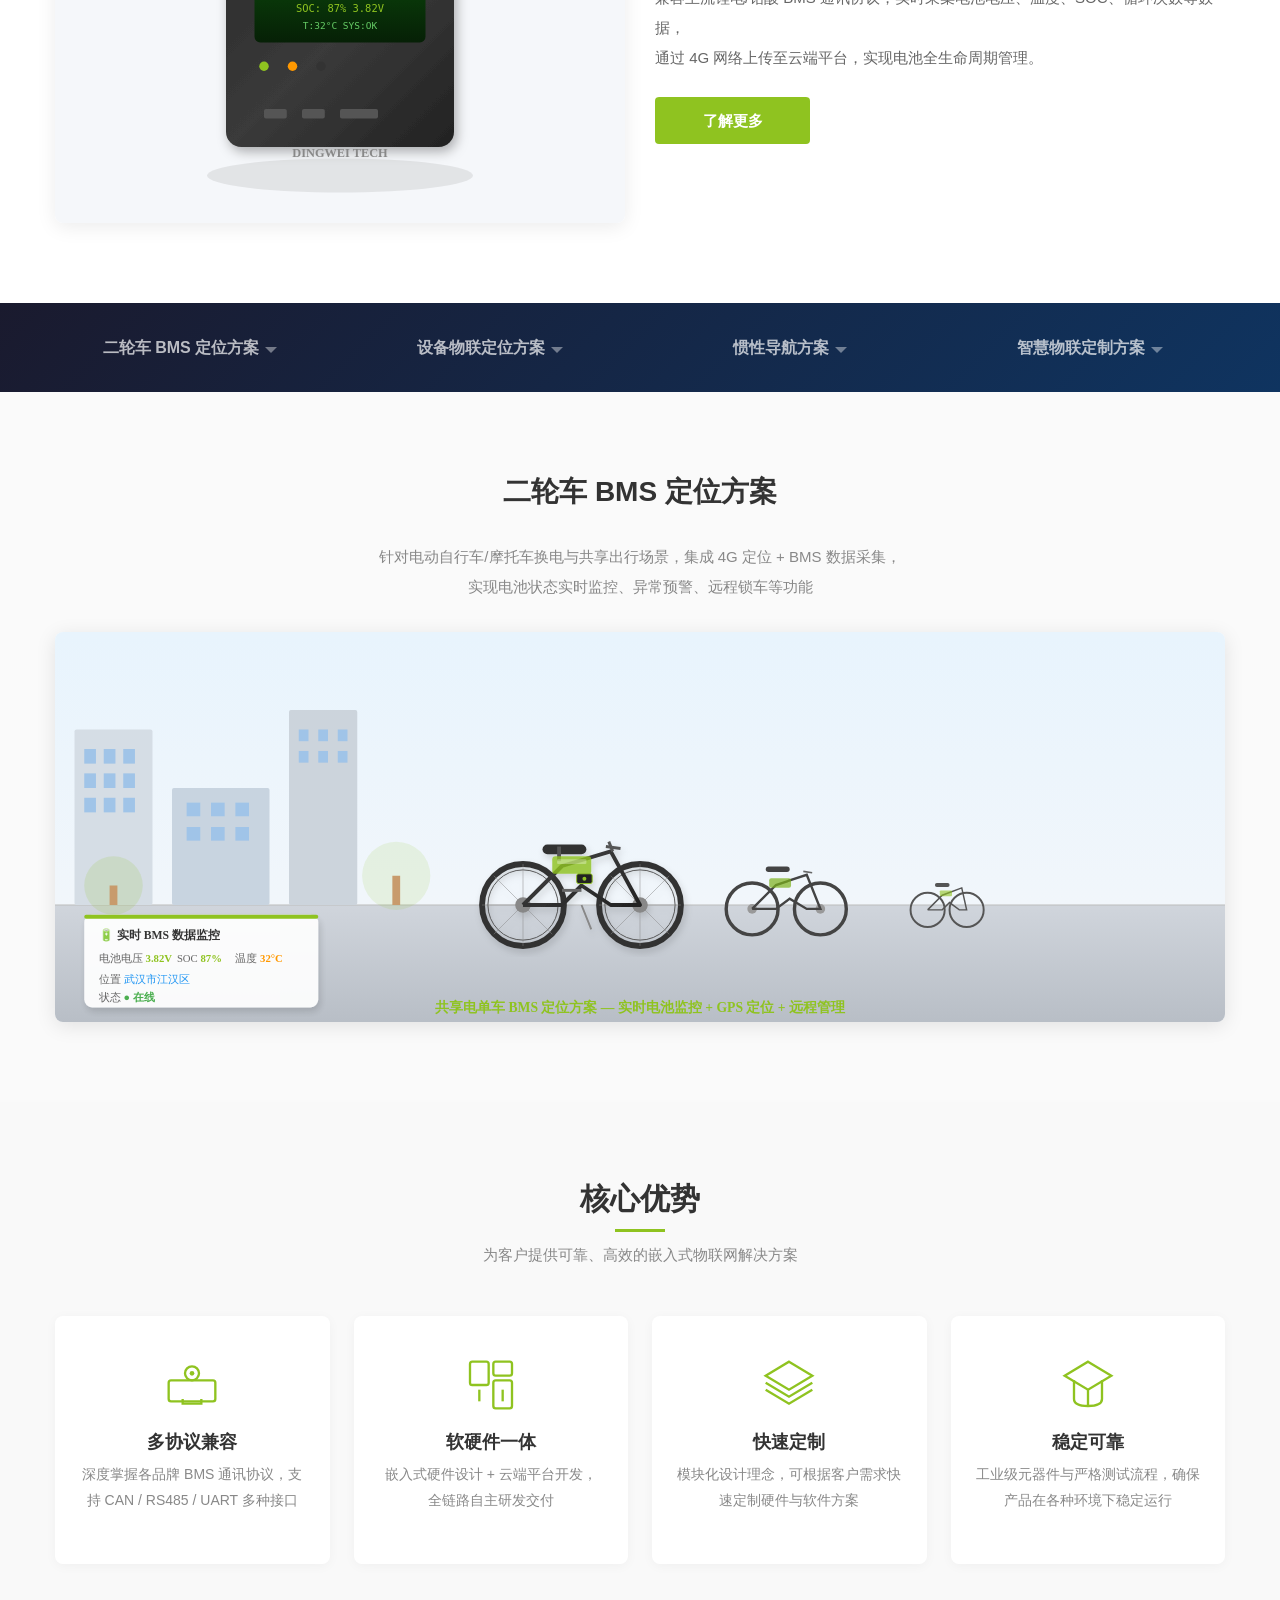
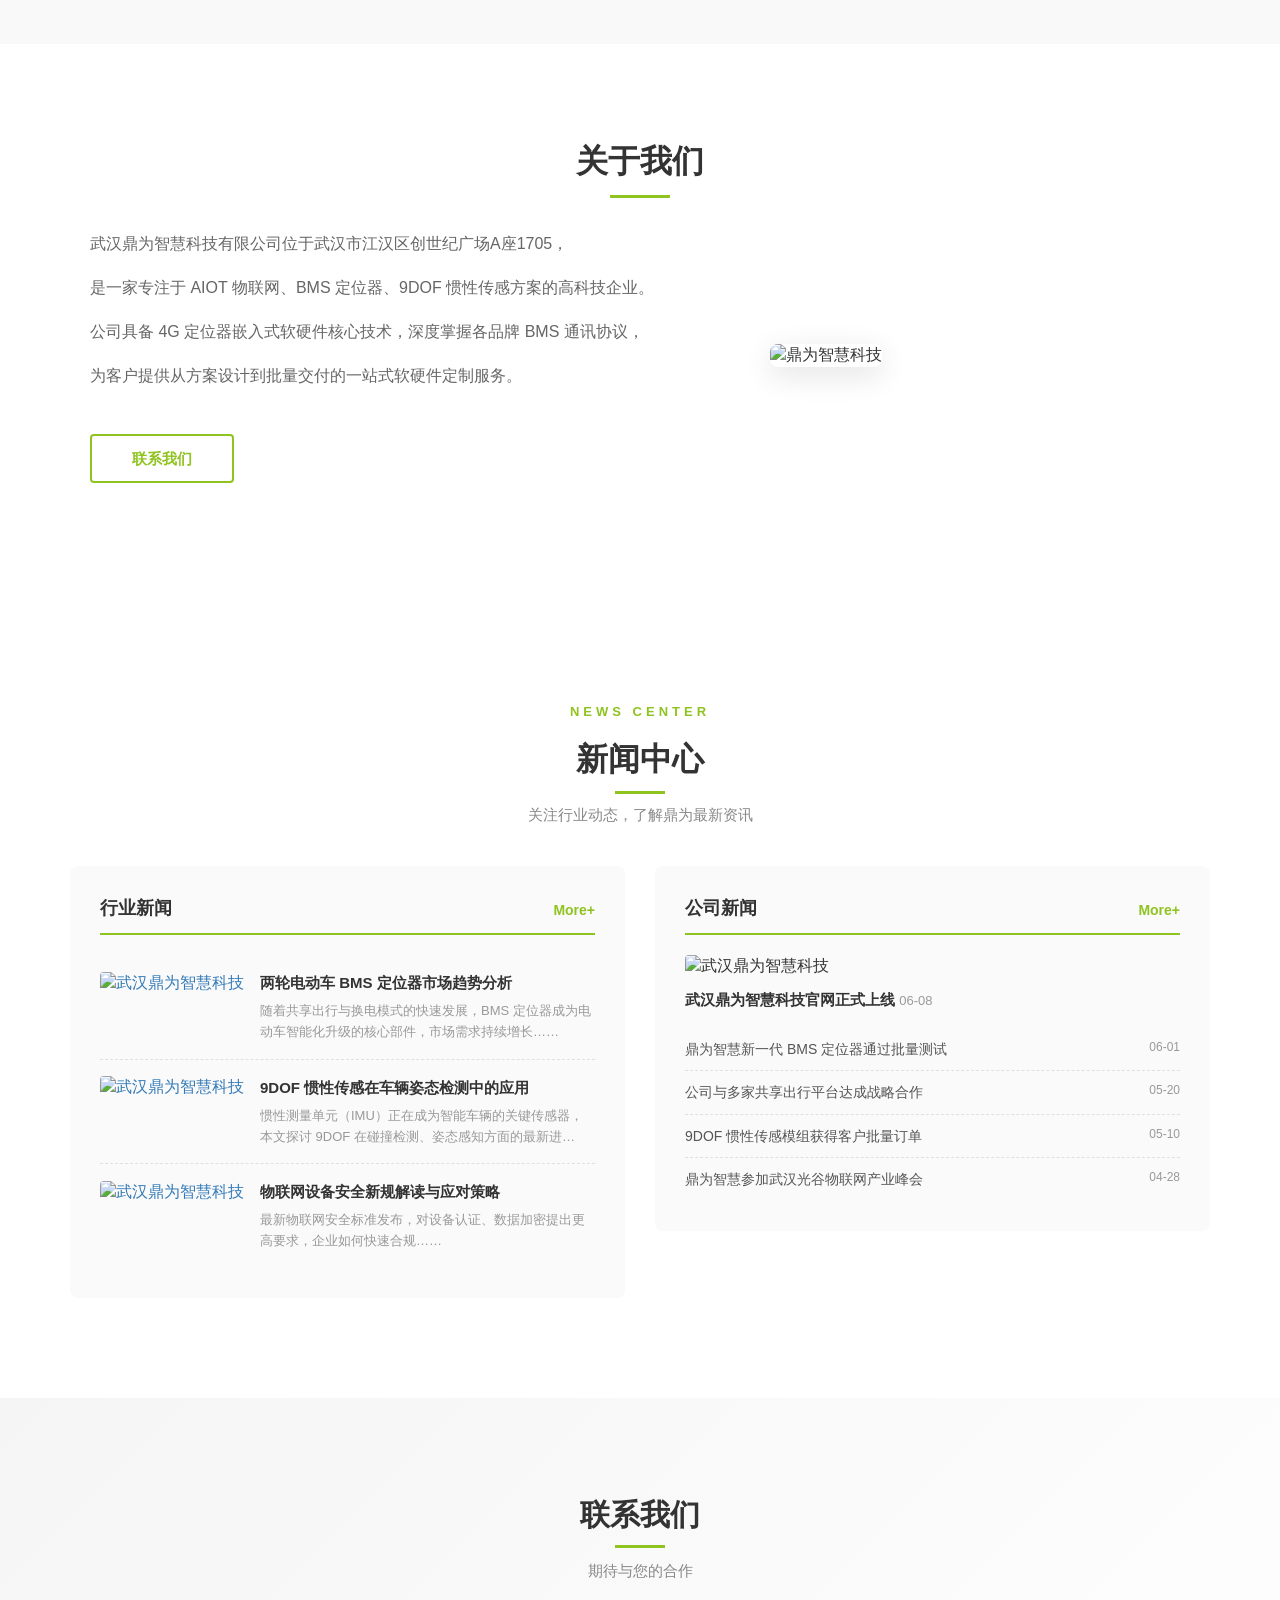
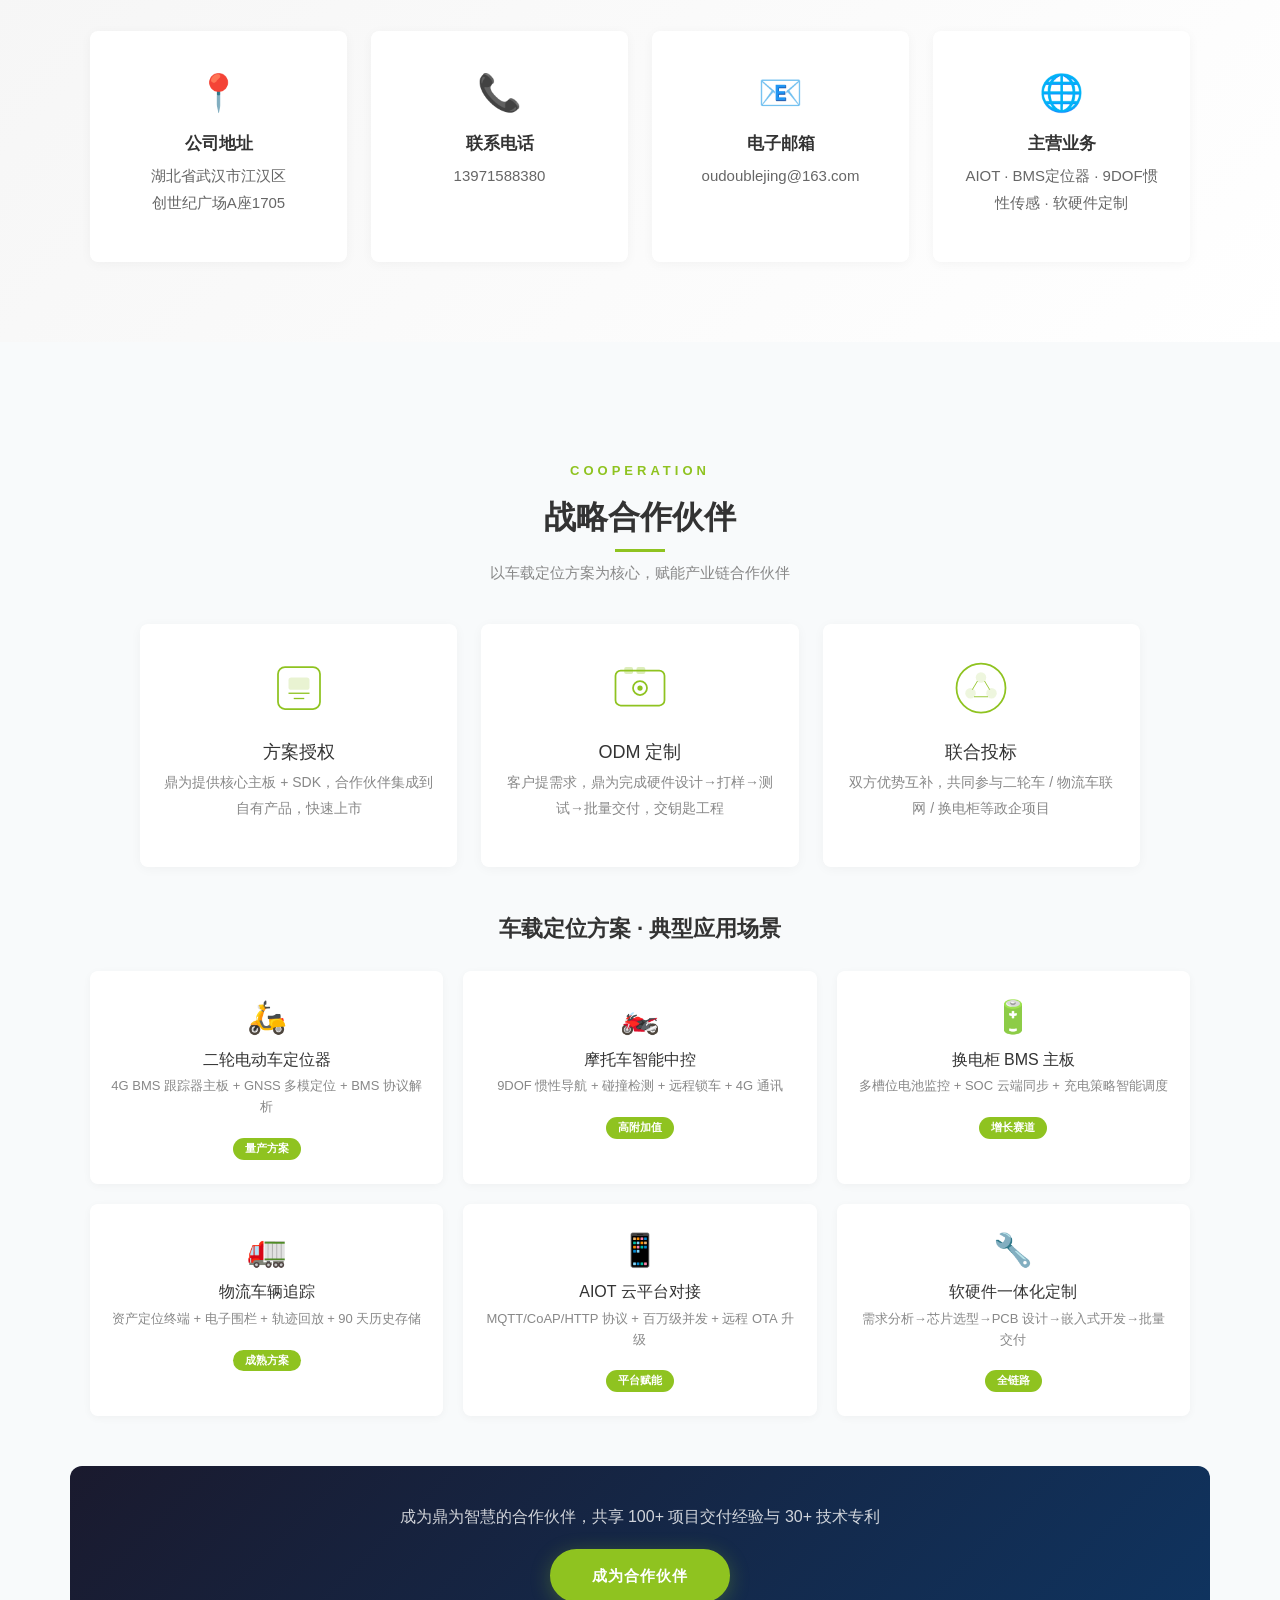
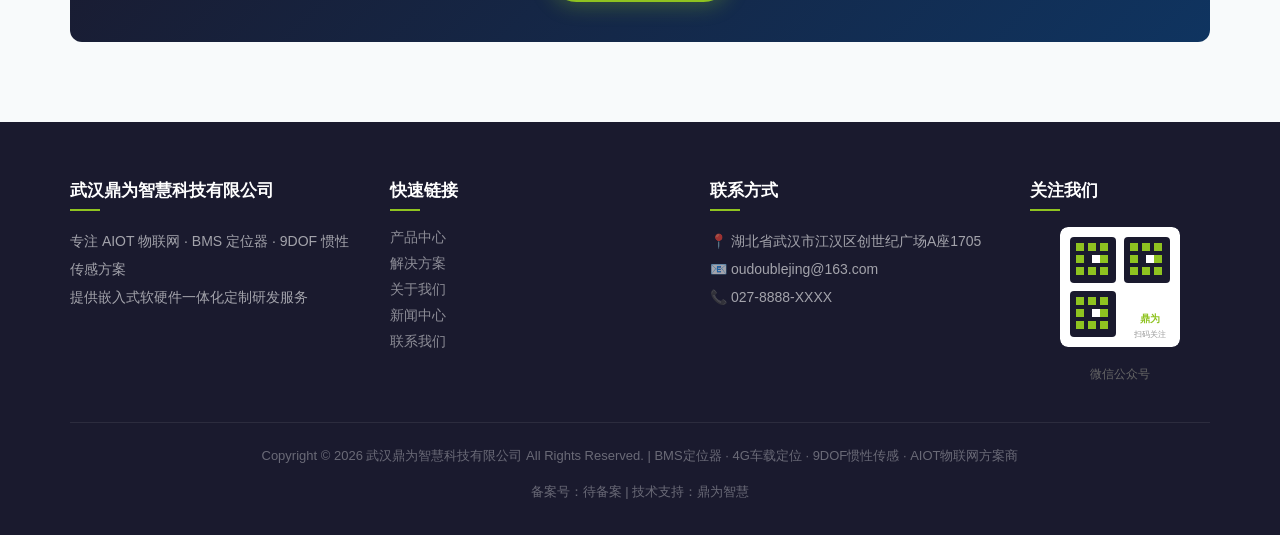
==== commit 9e90ba3f: "feat: SEO全面优化 + 商业计划书BP SEO增强: - Title/Description 关键词扩展（BMS定位器/4G车载定位/换电柜/物流追踪等20+词） - Schema.org J" ====
--- a/index.html
+++ b/index.html
@@ -3,9 +3,55 @@
 <head>
 <meta charset="UTF-8">
 <meta name="viewport" content="width=device-width, initial-scale=1.0">
-<title>武汉鼎为智慧科技有限公司 — AIOT · BMS定位器 · 9DOF惯性传感方案</title>
-<meta name="description" content="武汉鼎为智慧科技有限公司，专注AIOT物联网、BMS定位器、9DOF惯性传感方案，提供软硬件定制研发服务。">
-<meta name="keywords" content="鼎为智慧, BMS定位器, 4G定位器, 9DOF, 惯性传感, AIOT, 物联网, 武汉">
+<title>武汉鼎为智慧科技有限公司 | BMS定位器 · 4G车载定位 · 9DOF惯性传感 · AIOT物联网方案商</title>
+<meta name="description" content="武汉鼎为智慧科技，专注BMS定位器、4G车载定位终端、9DOF惯性导航、AIOT物联网云平台。100+项目交付，30+专利，提供二轮车/摩托车/换电柜/物流追踪软硬件定制方案。">
+<meta name="keywords" content="BMS定位器,4G定位器,车载定位终端,9DOF惯性传感,惯性导航,AIOT物联网平台,二轮车定位,摩托车GPS,换电柜BMS,物流追踪,电子围栏,嵌入式开发,武汉物联网公司,ODM定制,PCB设计,软硬件方案商,GNSS定位,电池管理系统,远程OTA,智慧出行">
+<meta name="robots" content="index, follow">
+<meta name="author" content="武汉鼎为智慧科技有限公司">
+<link rel="canonical" href="https://wengpan-dw.github.io/dingwei-tech/">
+<!-- Open Graph -->
+<meta property="og:title" content="武汉鼎为智慧科技 | BMS定位器 · AIOT物联网方案商">
+<meta property="og:description" content="专注BMS定位器、4G车载定位、9DOF惯性传感、AIOT云平台。100+交付，30+专利，提供二轮车/换电柜/物流追踪定制方案。">
+<meta property="og:type" content="website">
+<meta property="og:url" content="https://wengpan-dw.github.io/dingwei-tech/">
+<meta property="og:site_name" content="武汉鼎为智慧科技有限公司">
+<!-- Schema.org 结构化数据 -->
+<script type="application/ld+json">
+{
+  "@context": "https://schema.org",
+  "@type": "Organization",
+  "name": "武汉鼎为智慧科技有限公司",
+  "alternateName": ["鼎为智慧", "Dingwei Tech"],
+  "description": "专注AIOT物联网、BMS定位器、4G车载定位终端、9DOF惯性传感方案，提供软硬件一体化定制研发服务。",
+  "url": "https://wengpan-dw.github.io/dingwei-tech/",
+  "email": "oudoublejing@163.com",
+  "telephone": "13971588380",
+  "address": {
+    "@type": "PostalAddress",
+    "addressLocality": "武汉市",
+    "addressRegion": "湖北省",
+    "streetAddress": "江汉区创世纪广场A座1705"
+  },
+  "knowsAbout": ["BMS定位器", "4G定位终端", "9DOF惯性传感", "AIOT物联网", "二轮车定位方案", "换电柜BMS", "物流追踪", "车载定位", "嵌入式开发"],
+  "makesOffer": [
+    {
+      "@type": "Offer",
+      "name": "BMS定位器方案",
+      "description": "4G BMS跟踪器主板，集成GNSS多模定位+BMS数据采集"
+    },
+    {
+      "@type": "Offer",
+      "name": "车载定位终端方案",
+      "description": "二轮车/摩托车智能中控，9DOF惯性导航+碰撞检测+远程锁车"
+    },
+    {
+      "@type": "Offer",
+      "name": "AIOT物联网云平台",
+      "description": "设备管理+远程OTA+电子围栏，百万级并发接入"
+    }
+  ]
+}
+</script>
 <link href="https://cdn.jsdelivr.net/npm/bootstrap@3.3.7/dist/css/bootstrap.min.css" rel="stylesheet">
 <link href="https://cdn.jsdelivr.net/npm/animate.css@3.7.2/animate.min.css" rel="stylesheet">
 <link href="https://cdn.jsdelivr.net/npm/swiper@11/swiper-bundle.min.css" rel="stylesheet">
@@ -1273,7 +1319,7 @@
         <ul class="list-unstyled">
           <li class="new_sbox clearfix">
             <a href="#news">
-              <div class="fl"><img src="https://images.unsplash.com/photo-1518432031352-d6fc5c10da5a?w=1200&fit=max" alt=""></div>
+              <div class="fl"><img src="https://images.unsplash.com/photo-1518432031352-d6fc5c10da5a?w=1200&fit=max" alt="武汉鼎为智慧科技"></div>
               <div class="fr">
                 <p class="news_title">两轮电动车 BMS 定位器市场趋势分析</p>
                 <span class="news_description">随着共享出行与换电模式的快速发展，BMS 定位器成为电动车智能化升级的核心部件，市场需求持续增长……</span>
@@ -1282,7 +1328,7 @@
           </li>
           <li class="new_sbox clearfix">
             <a href="#news">
-              <div class="fl"><img src="https://images.unsplash.com/photo-1614064641938-3bbee52942c7?w=1200&fit=max" alt=""></div>
+              <div class="fl"><img src="https://images.unsplash.com/photo-1614064641938-3bbee52942c7?w=1200&fit=max" alt="武汉鼎为智慧科技"></div>
               <div class="fr">
                 <p class="news_title">9DOF 惯性传感在车辆姿态检测中的应用</p>
                 <span class="news_description">惯性测量单元（IMU）正在成为智能车辆的关键传感器，本文探讨 9DOF 在碰撞检测、姿态感知方面的最新进展……</span>
@@ -1291,7 +1337,7 @@
           </li>
           <li class="new_sbox clearfix">
             <a href="#news">
-              <div class="fl"><img src="https://images.unsplash.com/photo-1531297484001-80022131f5a1?w=600&fit=max" alt=""></div>
+              <div class="fl"><img src="https://images.unsplash.com/photo-1531297484001-80022131f5a1?w=600&fit=max" alt="武汉鼎为智慧科技"></div>
               <div class="fr">
                 <p class="news_title">物联网设备安全新规解读与应对策略</p>
                 <span class="news_description">最新物联网安全标准发布，对设备认证、数据加密提出更高要求，企业如何快速合规……</span>
@@ -1309,7 +1355,7 @@
           <a class="pull-right" href="#news">More+</a>
         </div>
         <div class="hotnews">
-          <img src="https://images.unsplash.com/photo-1555664424-778a1e5e1b48?w=1200&fit=max" alt="">
+          <img src="https://images.unsplash.com/photo-1555664424-778a1e5e1b48?w=1200&fit=max" alt="武汉鼎为智慧科技">
           <a href="#news">武汉鼎为智慧科技官网正式上线 <span>06-08</span></a>
         </div>
         <div class="new_con">
@@ -1510,7 +1556,7 @@
       </div>
     </div>
     <div class="footer-bottom">
-      <p>Copyright © 2026 武汉鼎为智慧科技有限公司 All Rights Reserved.</p>
+      <p>Copyright © 2026 武汉鼎为智慧科技有限公司 All Rights Reserved. | BMS定位器 · 4G车载定位 · 9DOF惯性传感 · AIOT物联网方案商</p>
       <p>备案号：待备案 | 技术支持：鼎为智慧</p>
     </div>
   </div>
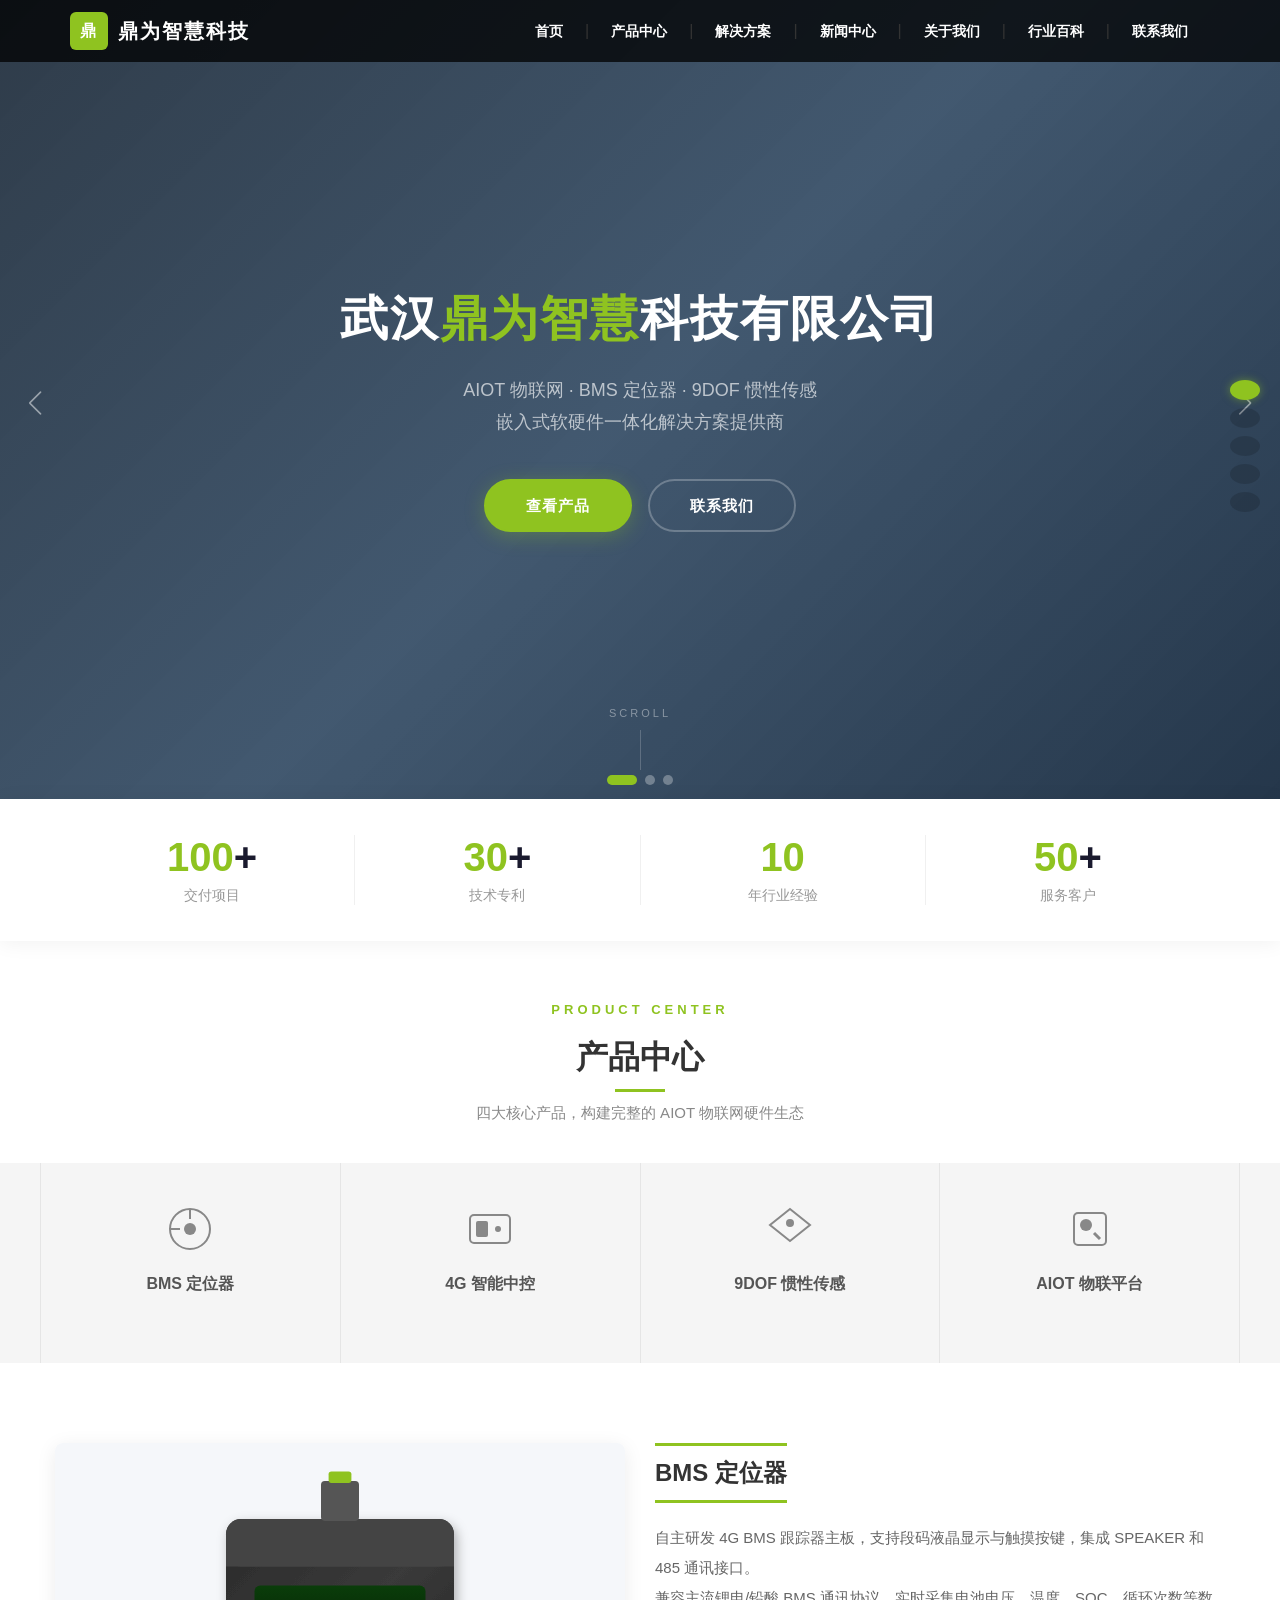
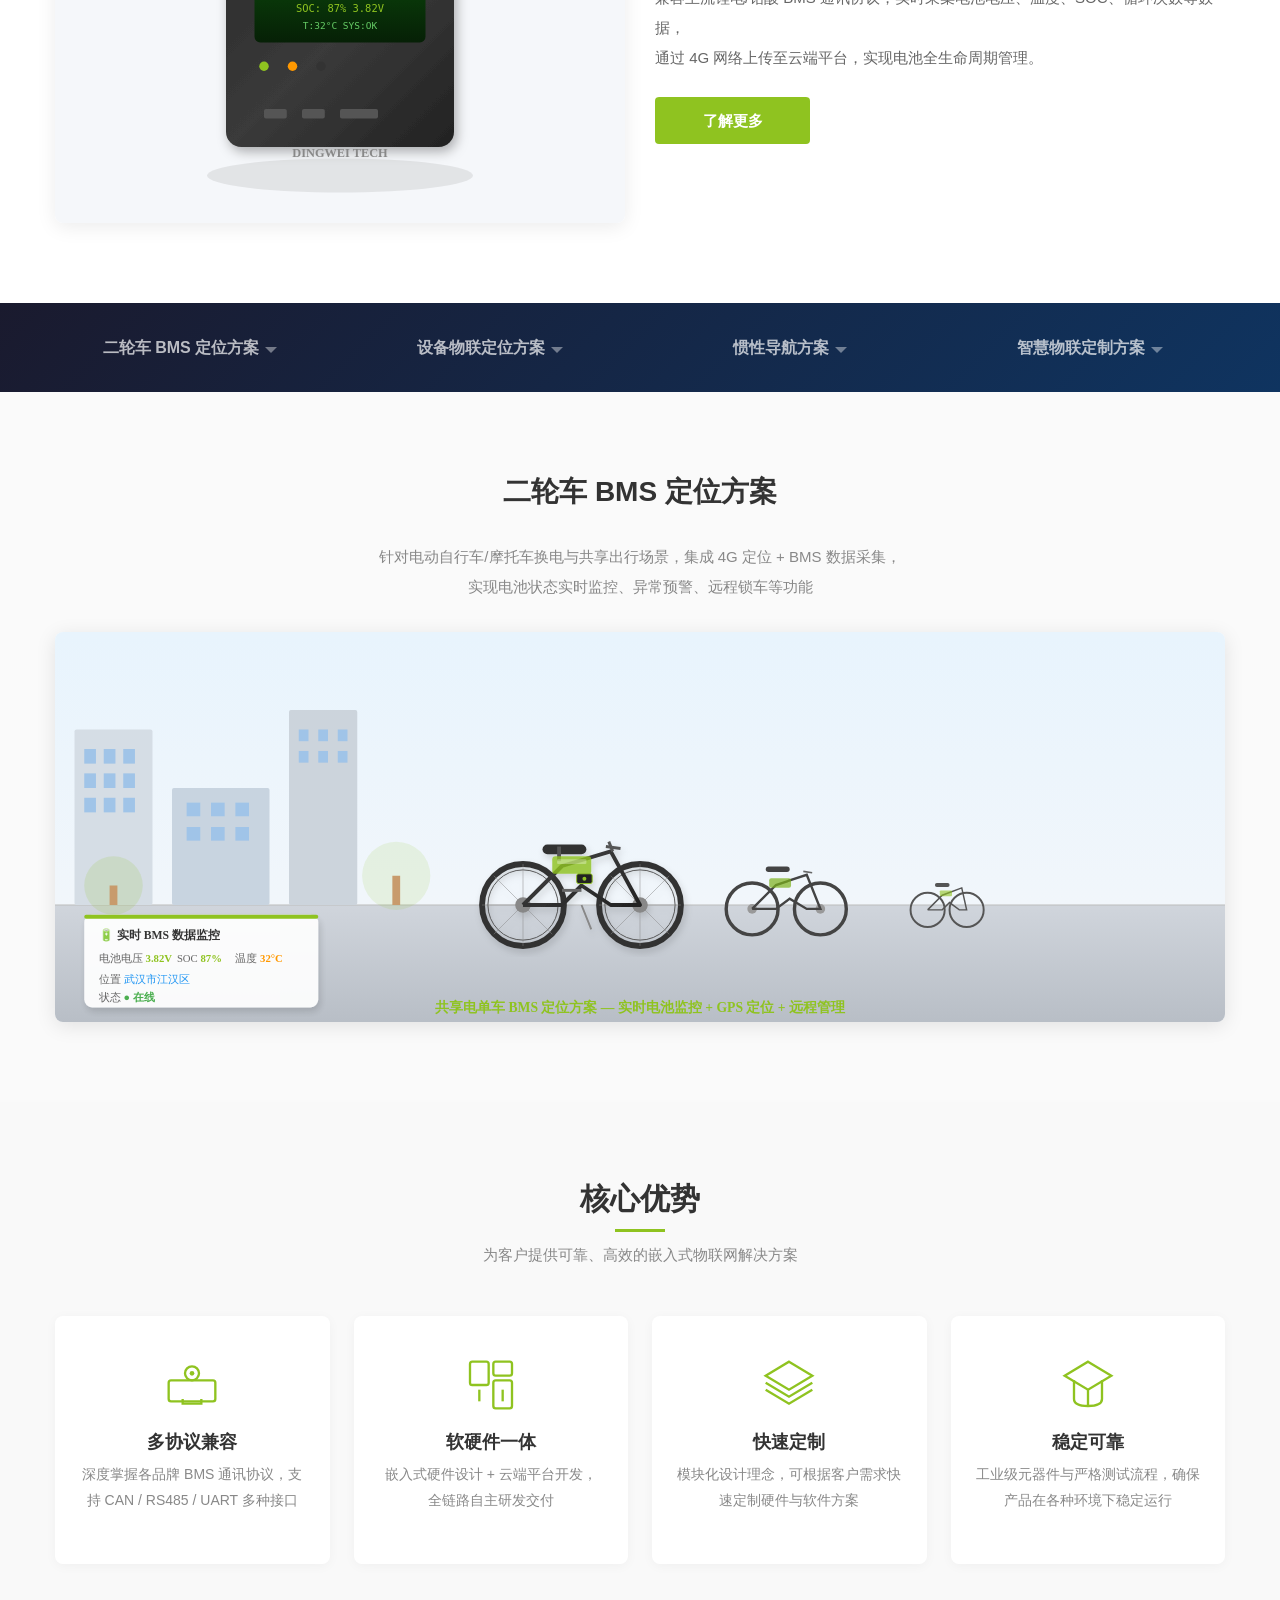
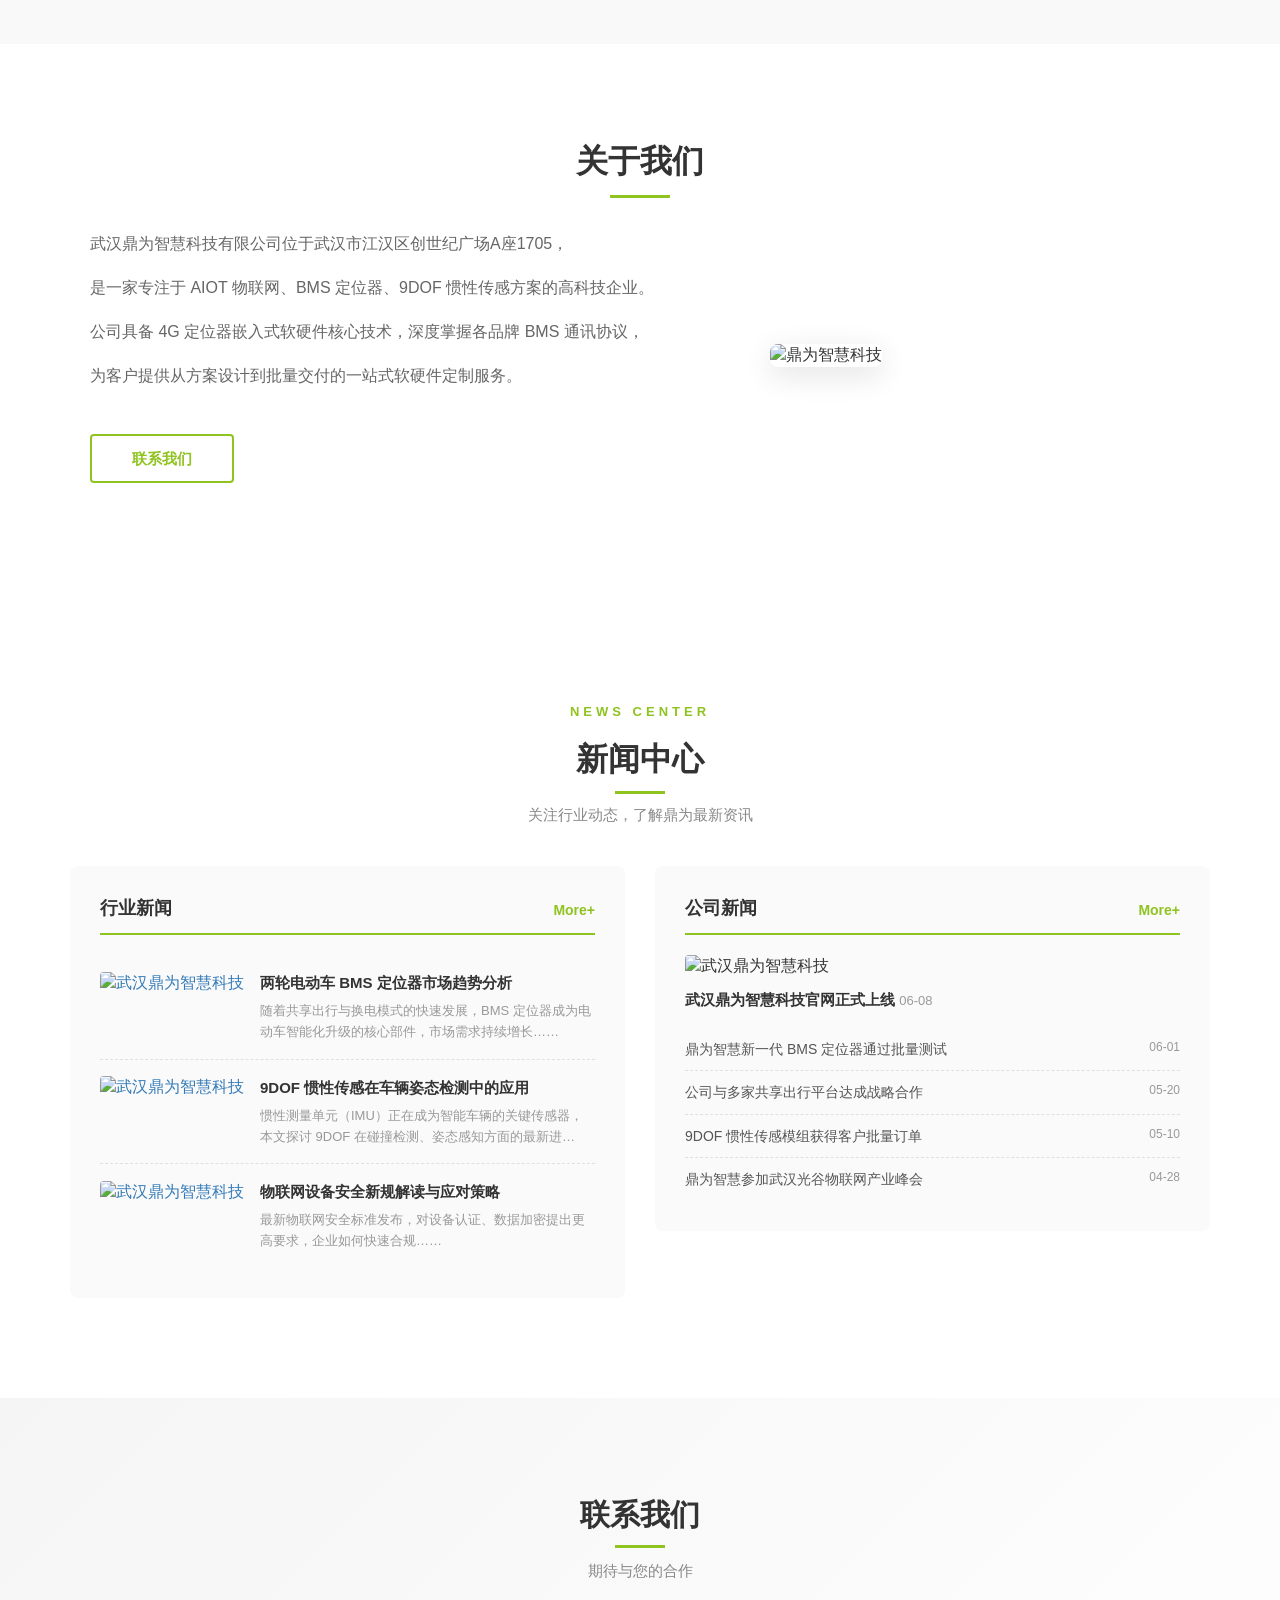
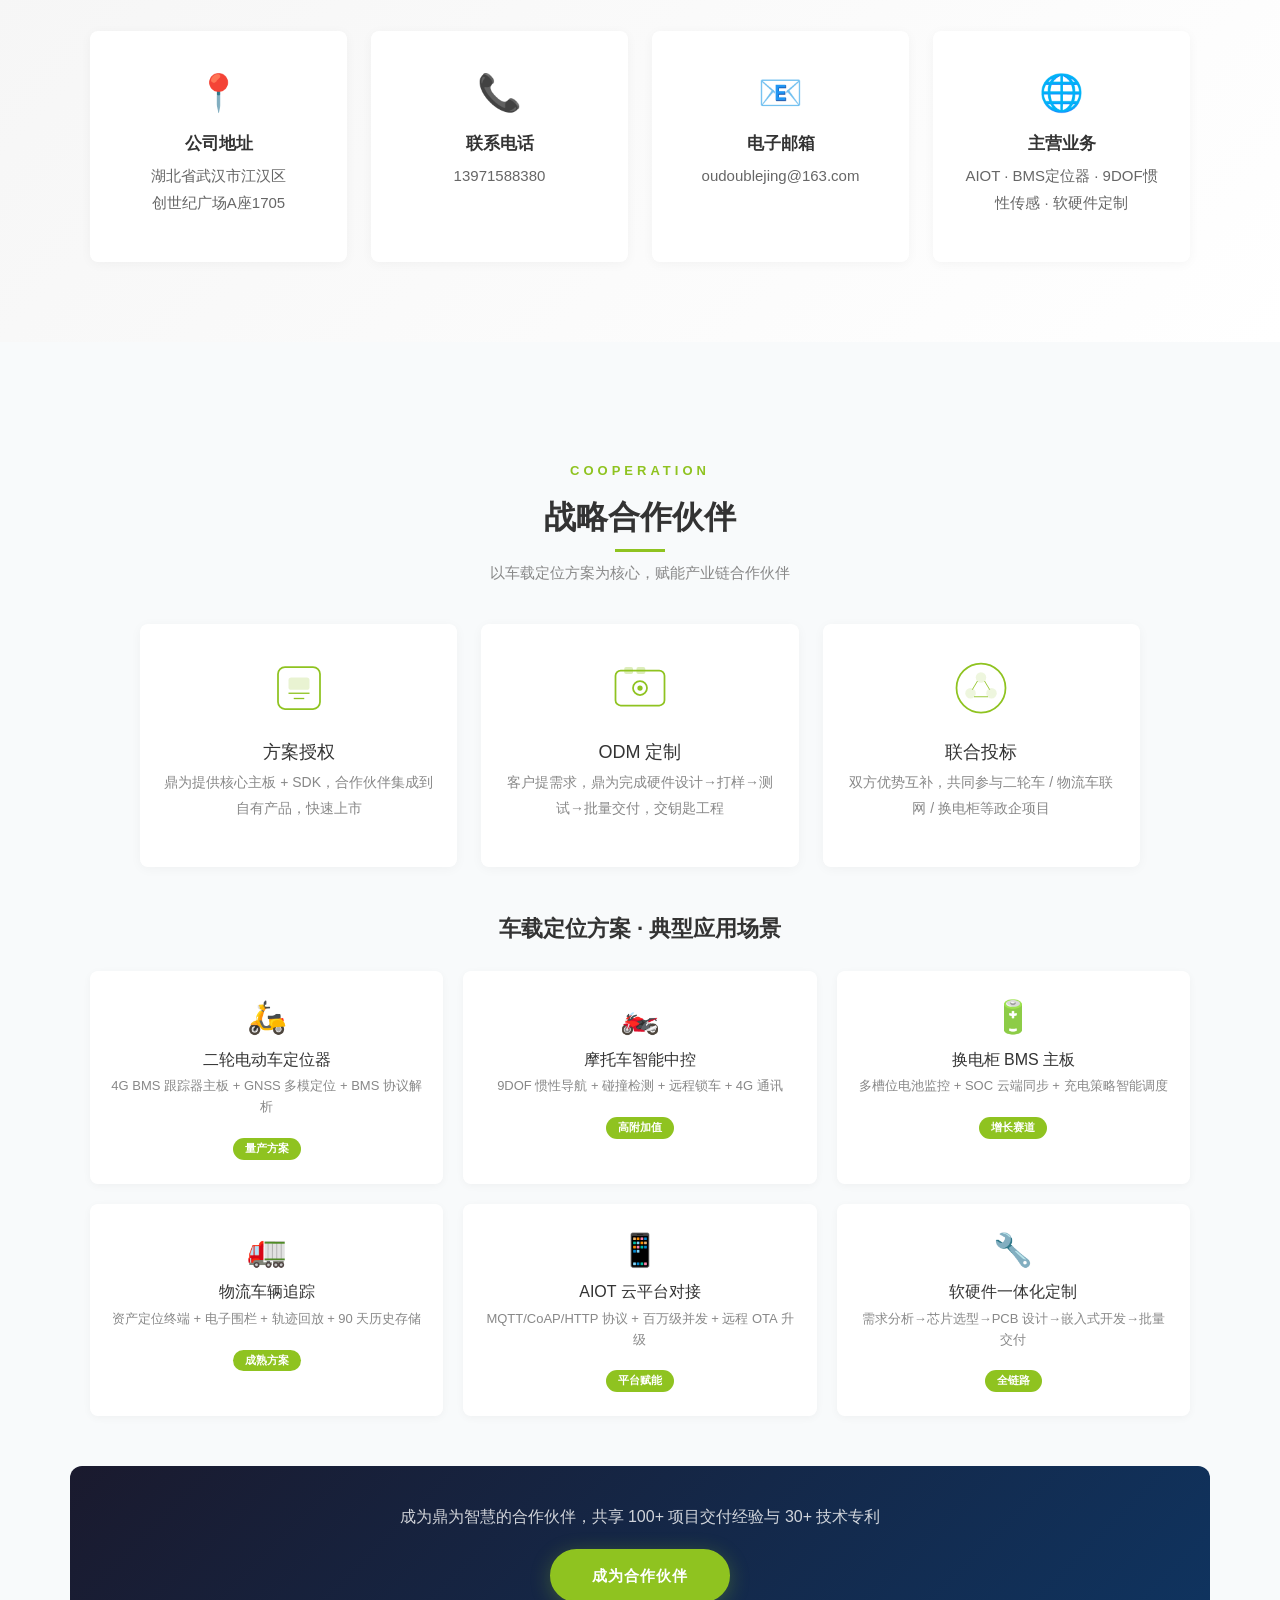
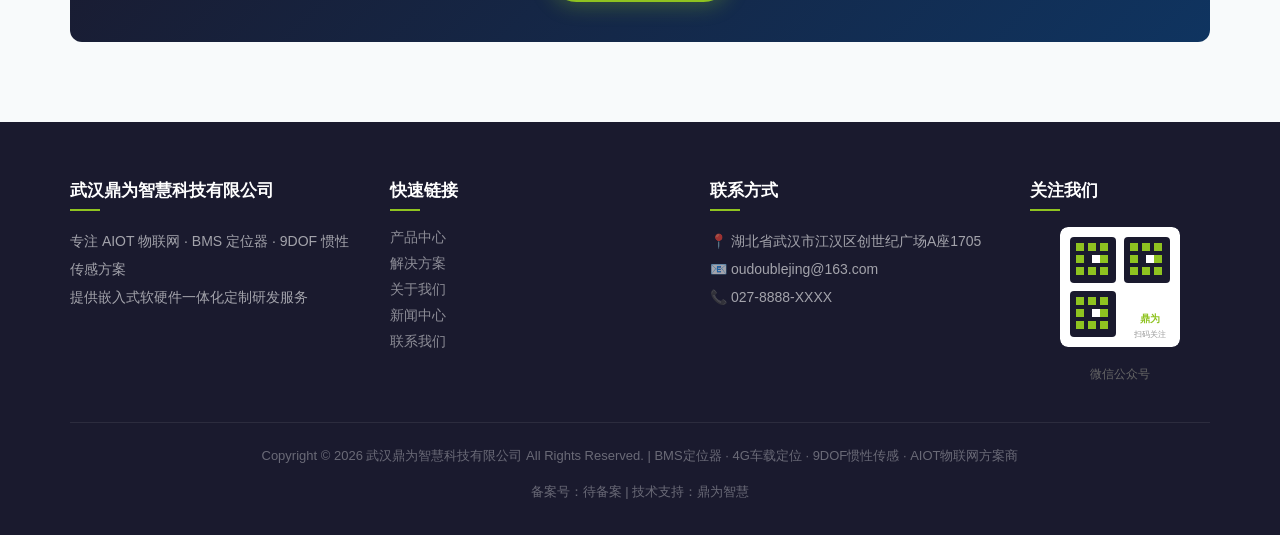
==== commit 8ec9c63d: "feat: 行业百科栏目 — 6篇物联网核心技术文章 新增栏目: - wiki.html         行业百科首页（6篇文章卡片入口） - wiki-dtu.html     DTU与RTU区别详" ====
--- a/index.html
+++ b/index.html
@@ -988,6 +988,7 @@
           </li>
           <li><a href="#news">新闻中心</a><span>|</span></li>
           <li><a href="#about">关于我们</a><span>|</span></li>
+          <li><a href="wiki.html">行业百科</a><span>|</span></li>
           <li><a href="#contact">联系我们</a></li>
         </ul>
         <a href="javascript:void(0);" id="pull"><img src="data:image/svg+xml,%3Csvg xmlns='http://www.w3.org/2000/svg' viewBox='0 0 24 24' fill='white'%3E%3Crect y='3' width='24' height='3' rx='1'/%3E%3Crect y='10' width='24' height='3' rx='1'/%3E%3Crect y='17' width='24' height='3' rx='1'/%3E%3C/svg%3E" alt="menu"></a>
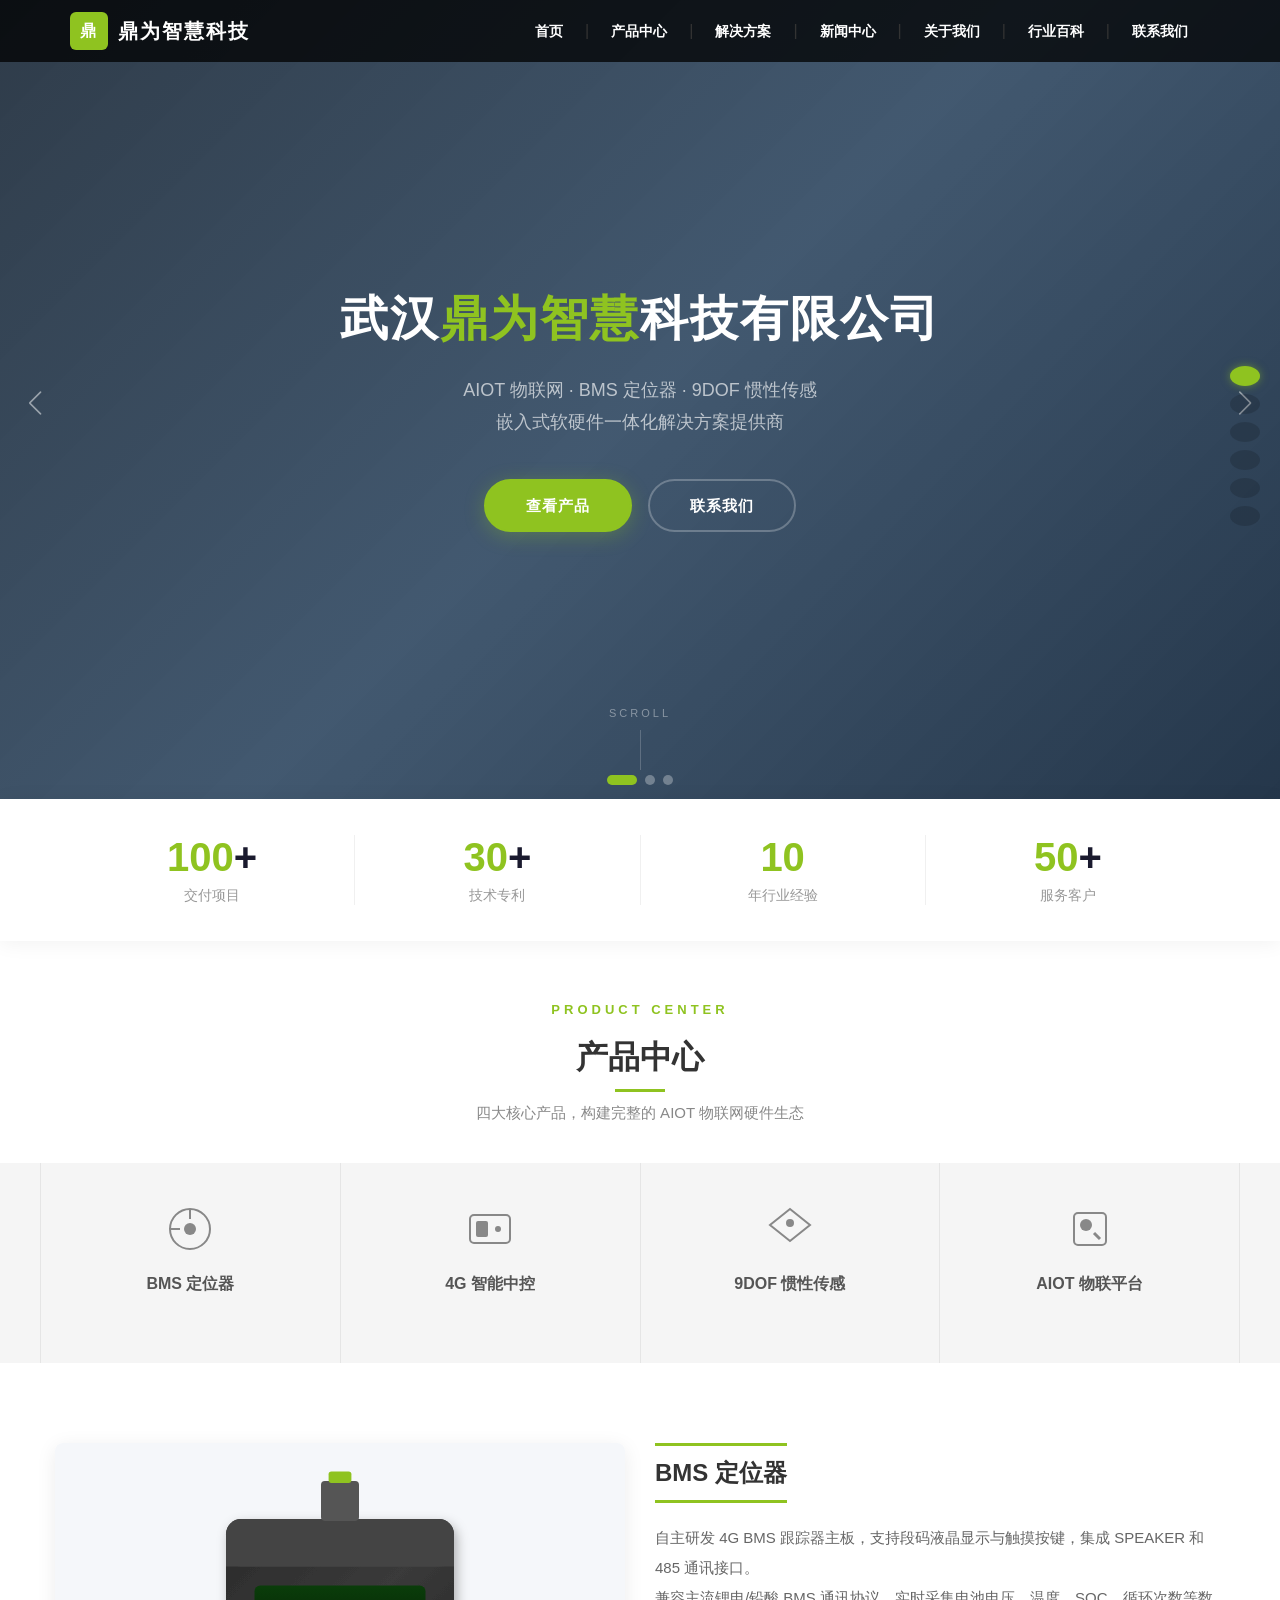
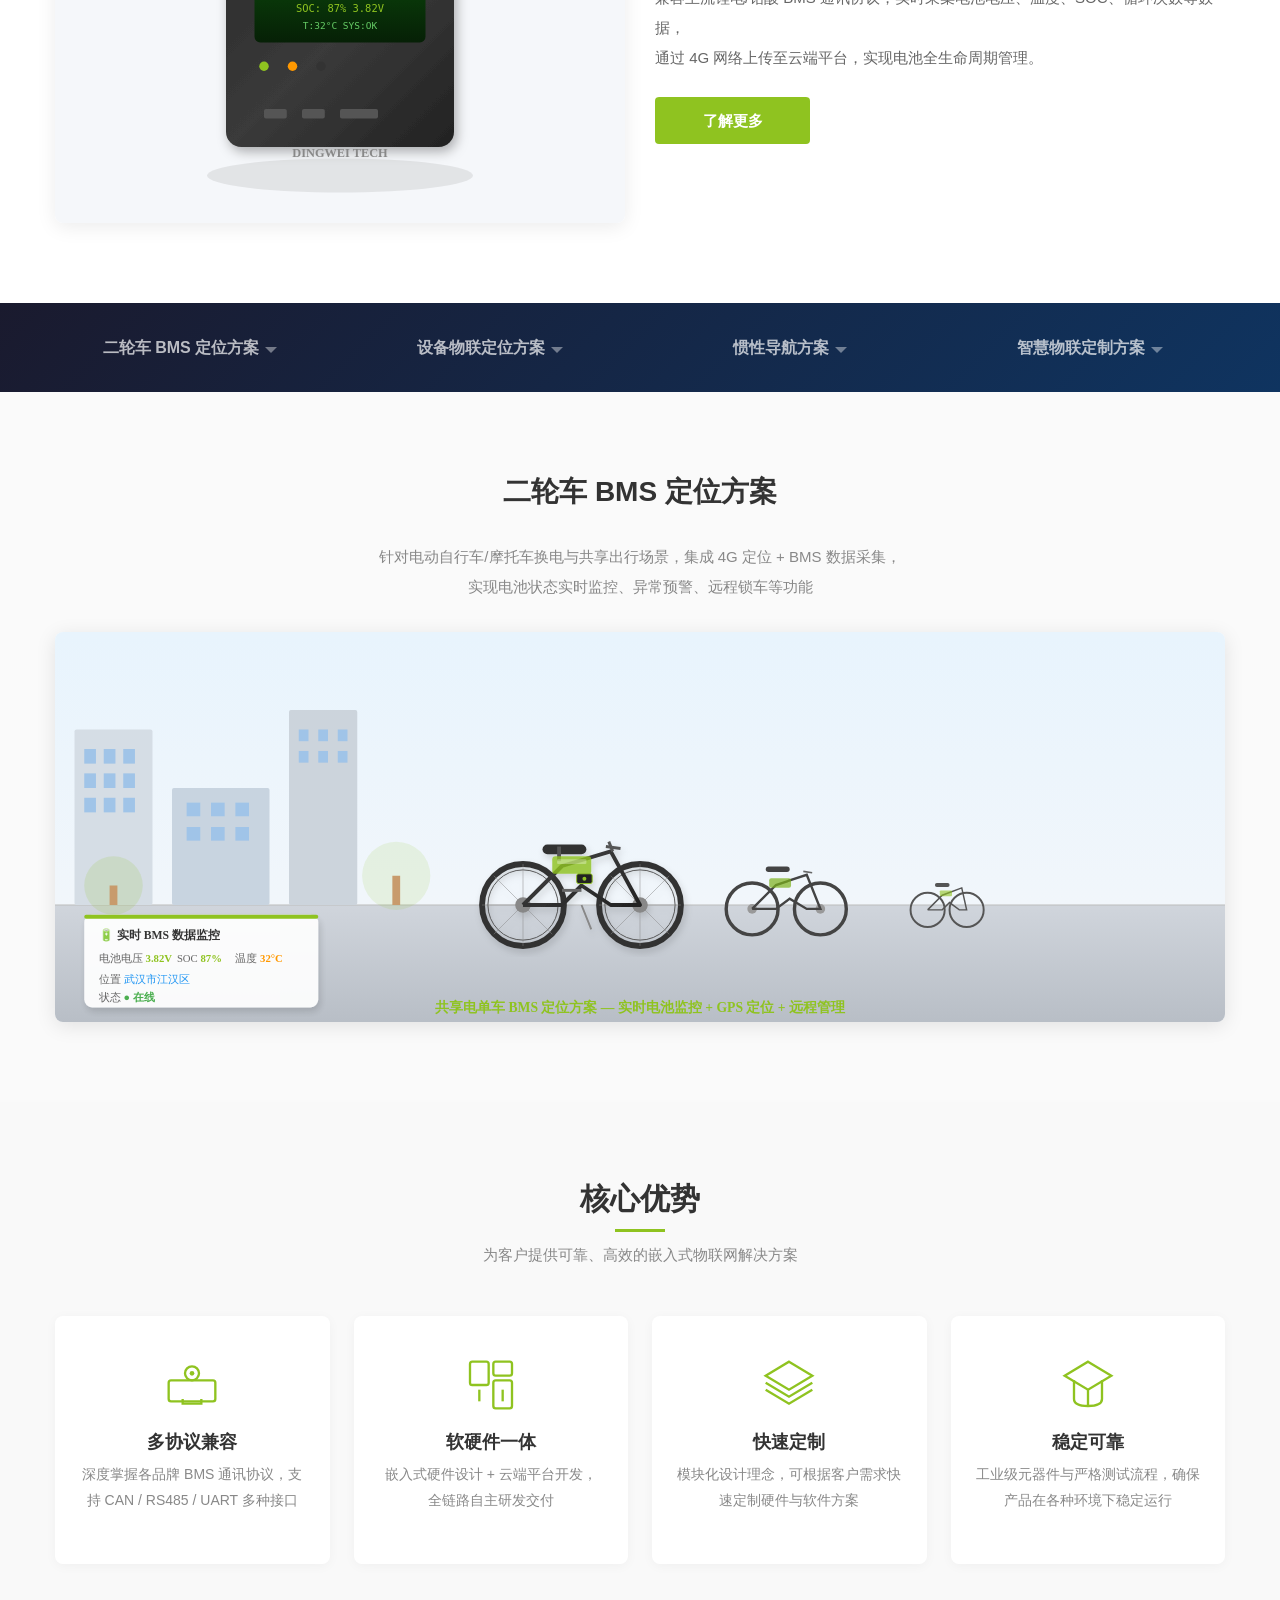
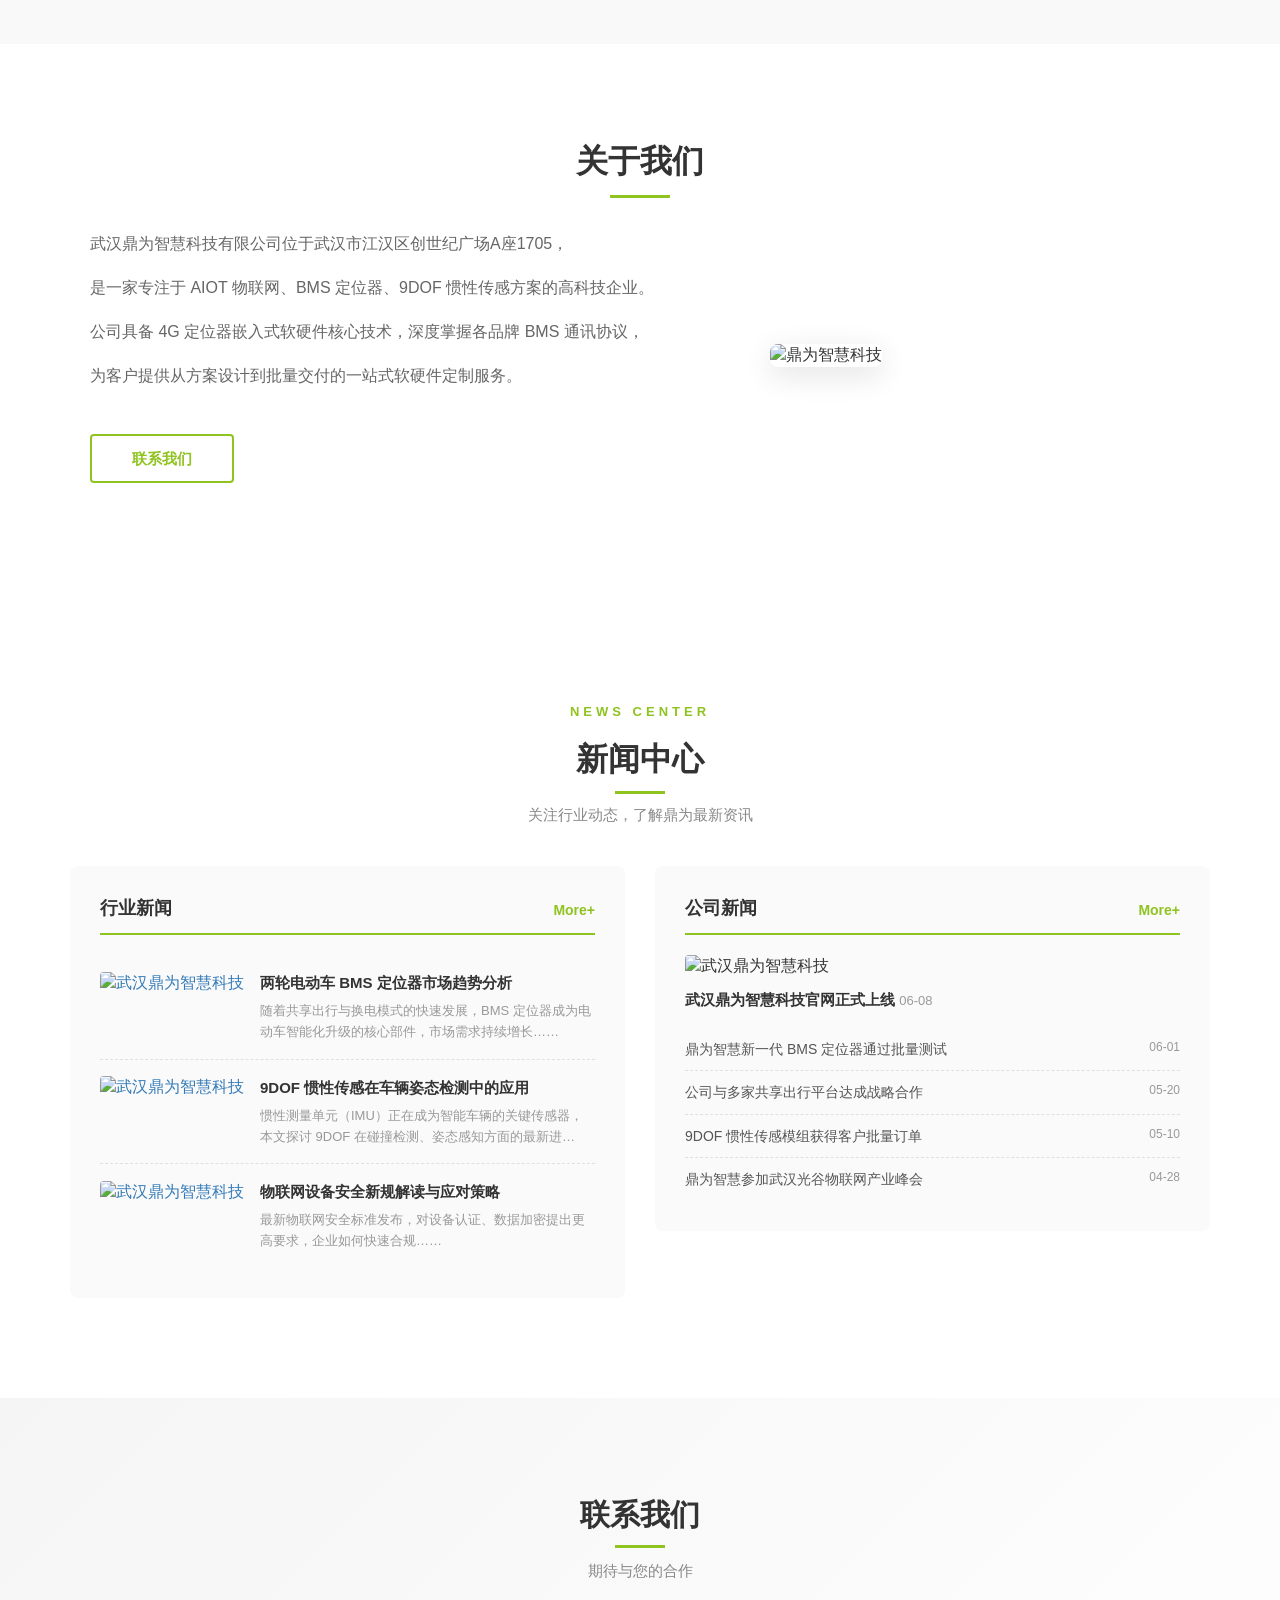
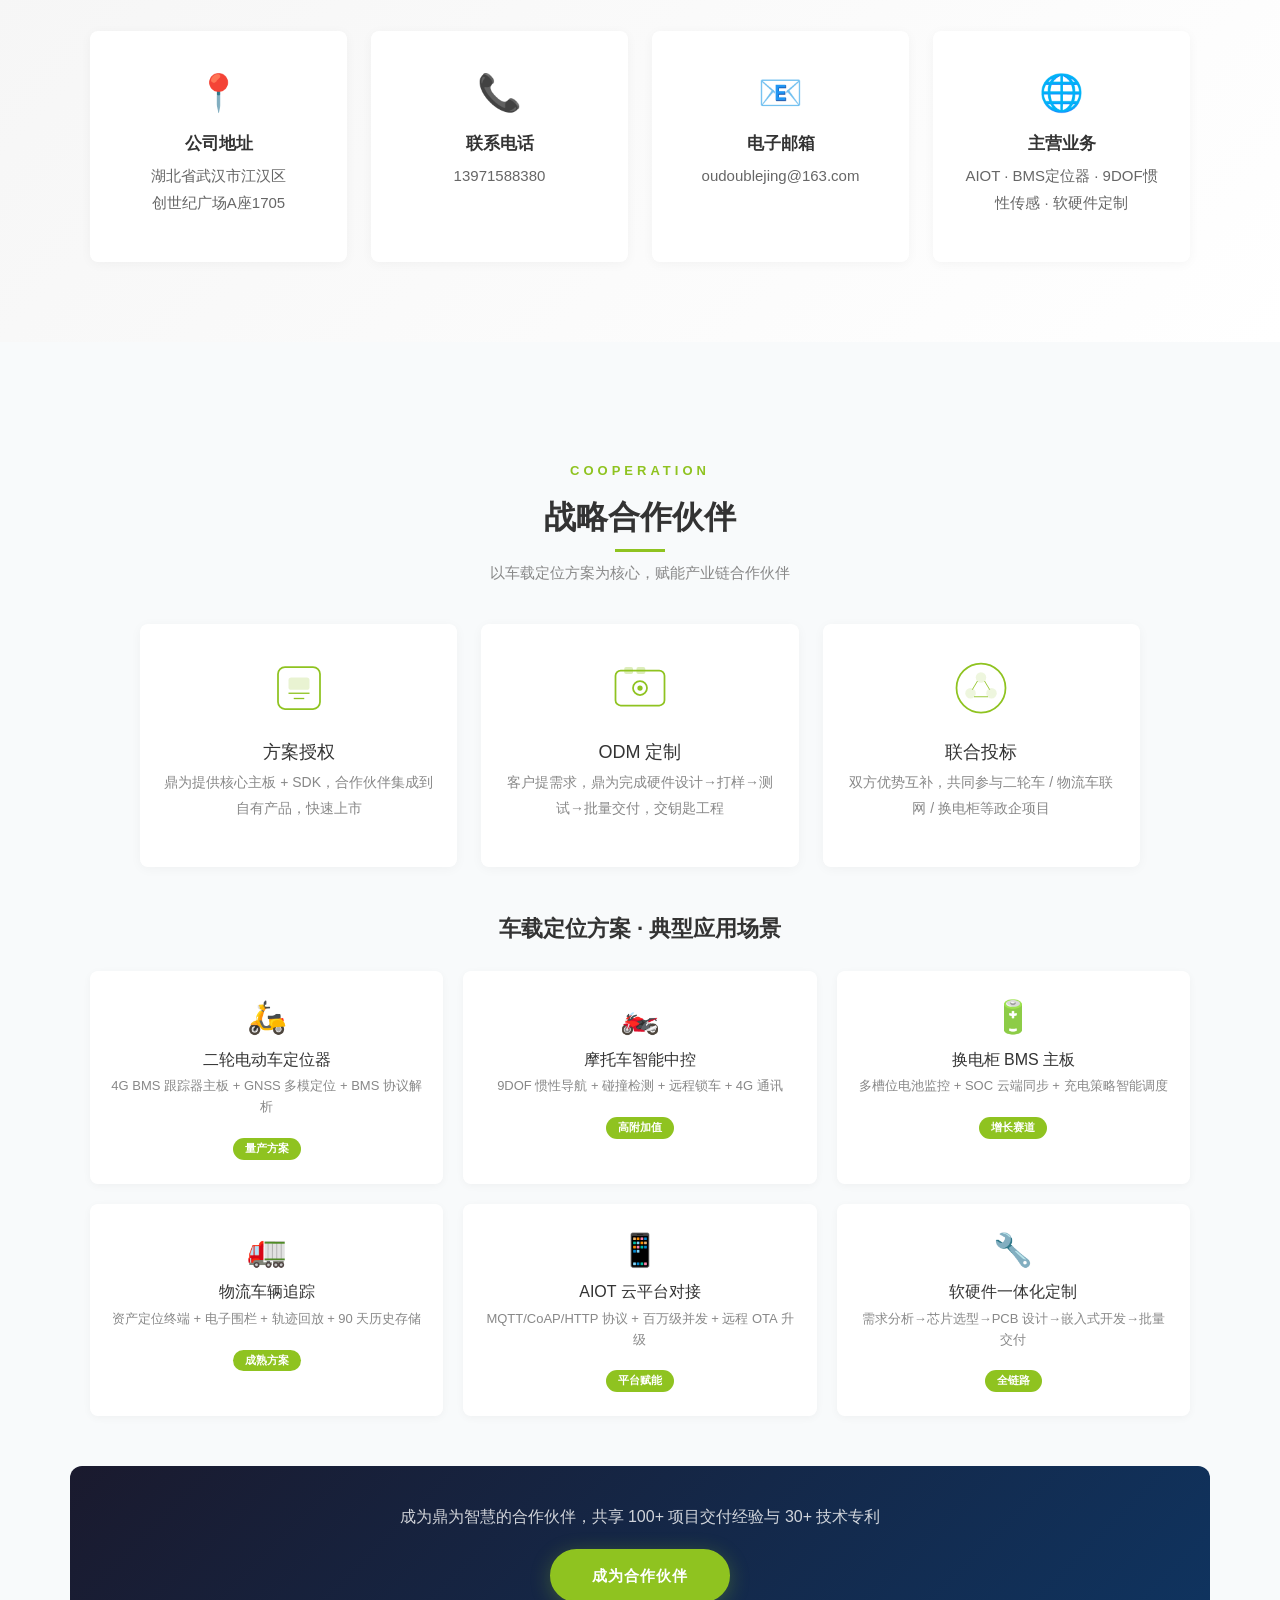
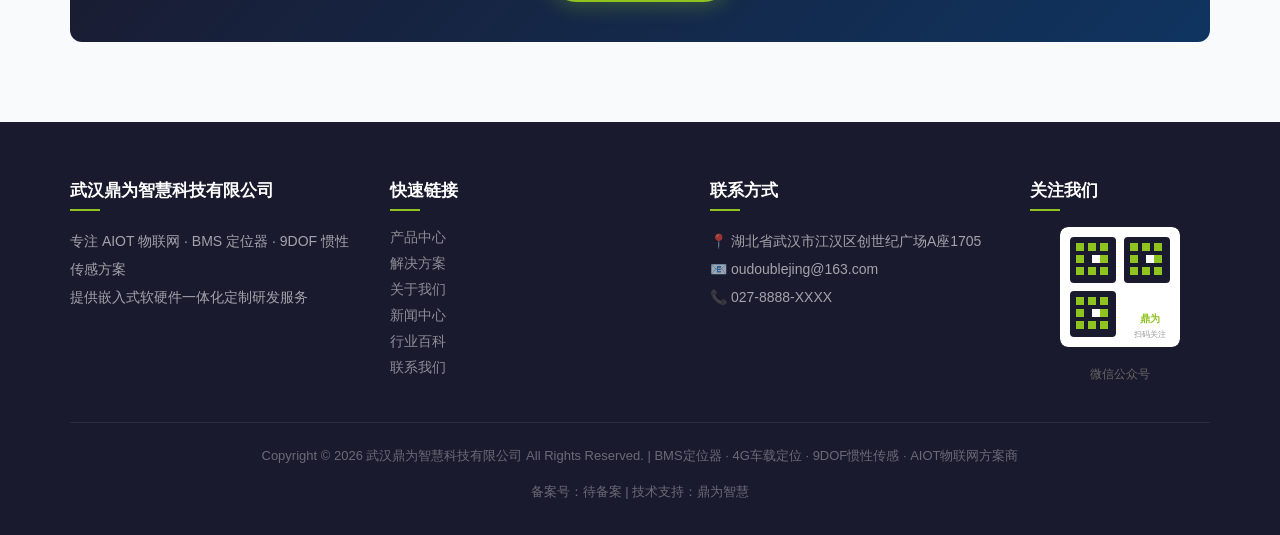
==== commit 75df2117: "fix: 行业百科入口补全 — 侧边导航+Footer链接 - 侧边浮动导航(.floor_tip)新增「行业百科」入口 - Footer 快速链接新增「行业百科」入口 - 主页顶部导航已有（上次提交" ====
--- a/index.html
+++ b/index.html
@@ -1505,6 +1505,7 @@
           <a href="#work">解决方案</a>
           <a href="#about">关于我们</a>
           <a href="#news">新闻中心</a>
+          <a href="wiki.html">行业百科</a>
           <a href="#contact">联系我们</a>
         </div>
       </div>
@@ -1571,6 +1572,7 @@
     <li><a href="#work">解决方案</a></li>
     <li><a href="#about">关于我们</a></li>
     <li><a href="#news">新闻中心</a></li>
+    <li><a href="wiki.html">行业百科</a></li>
   </ul>
 </div>
 
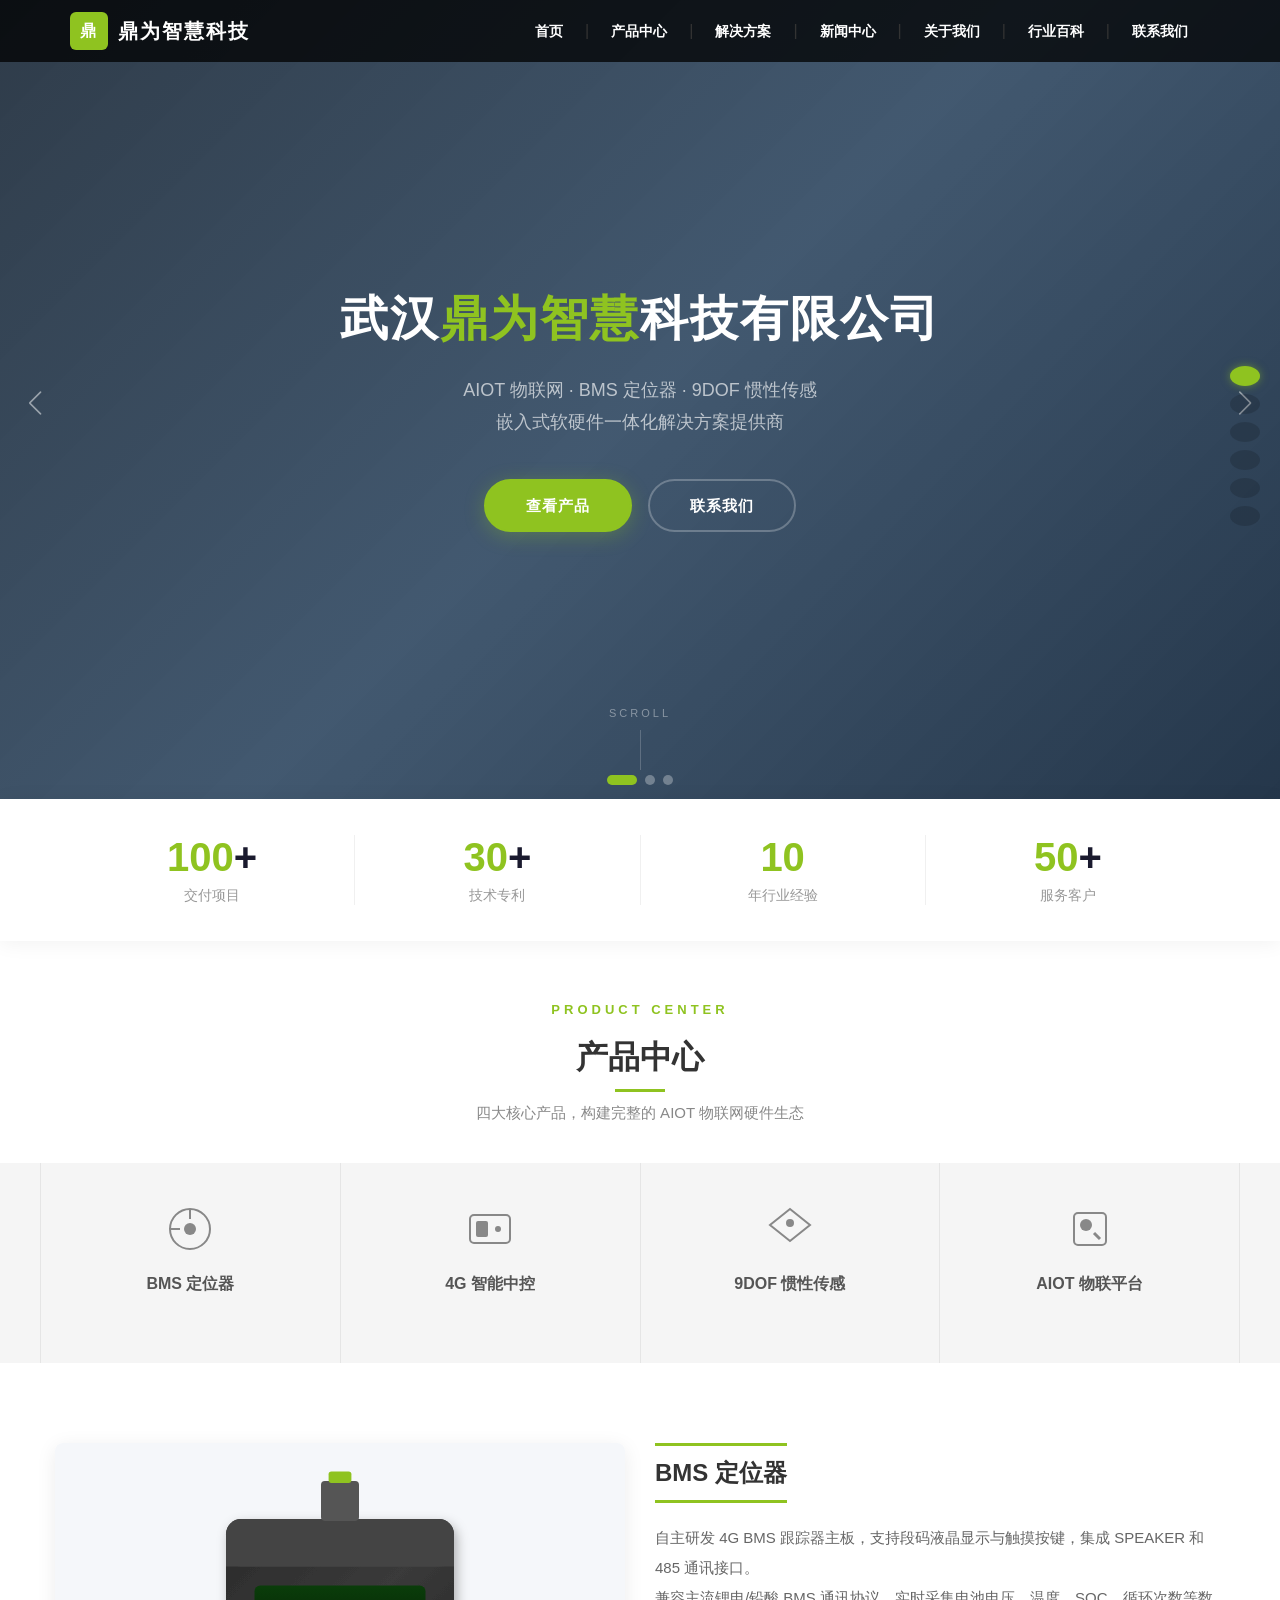
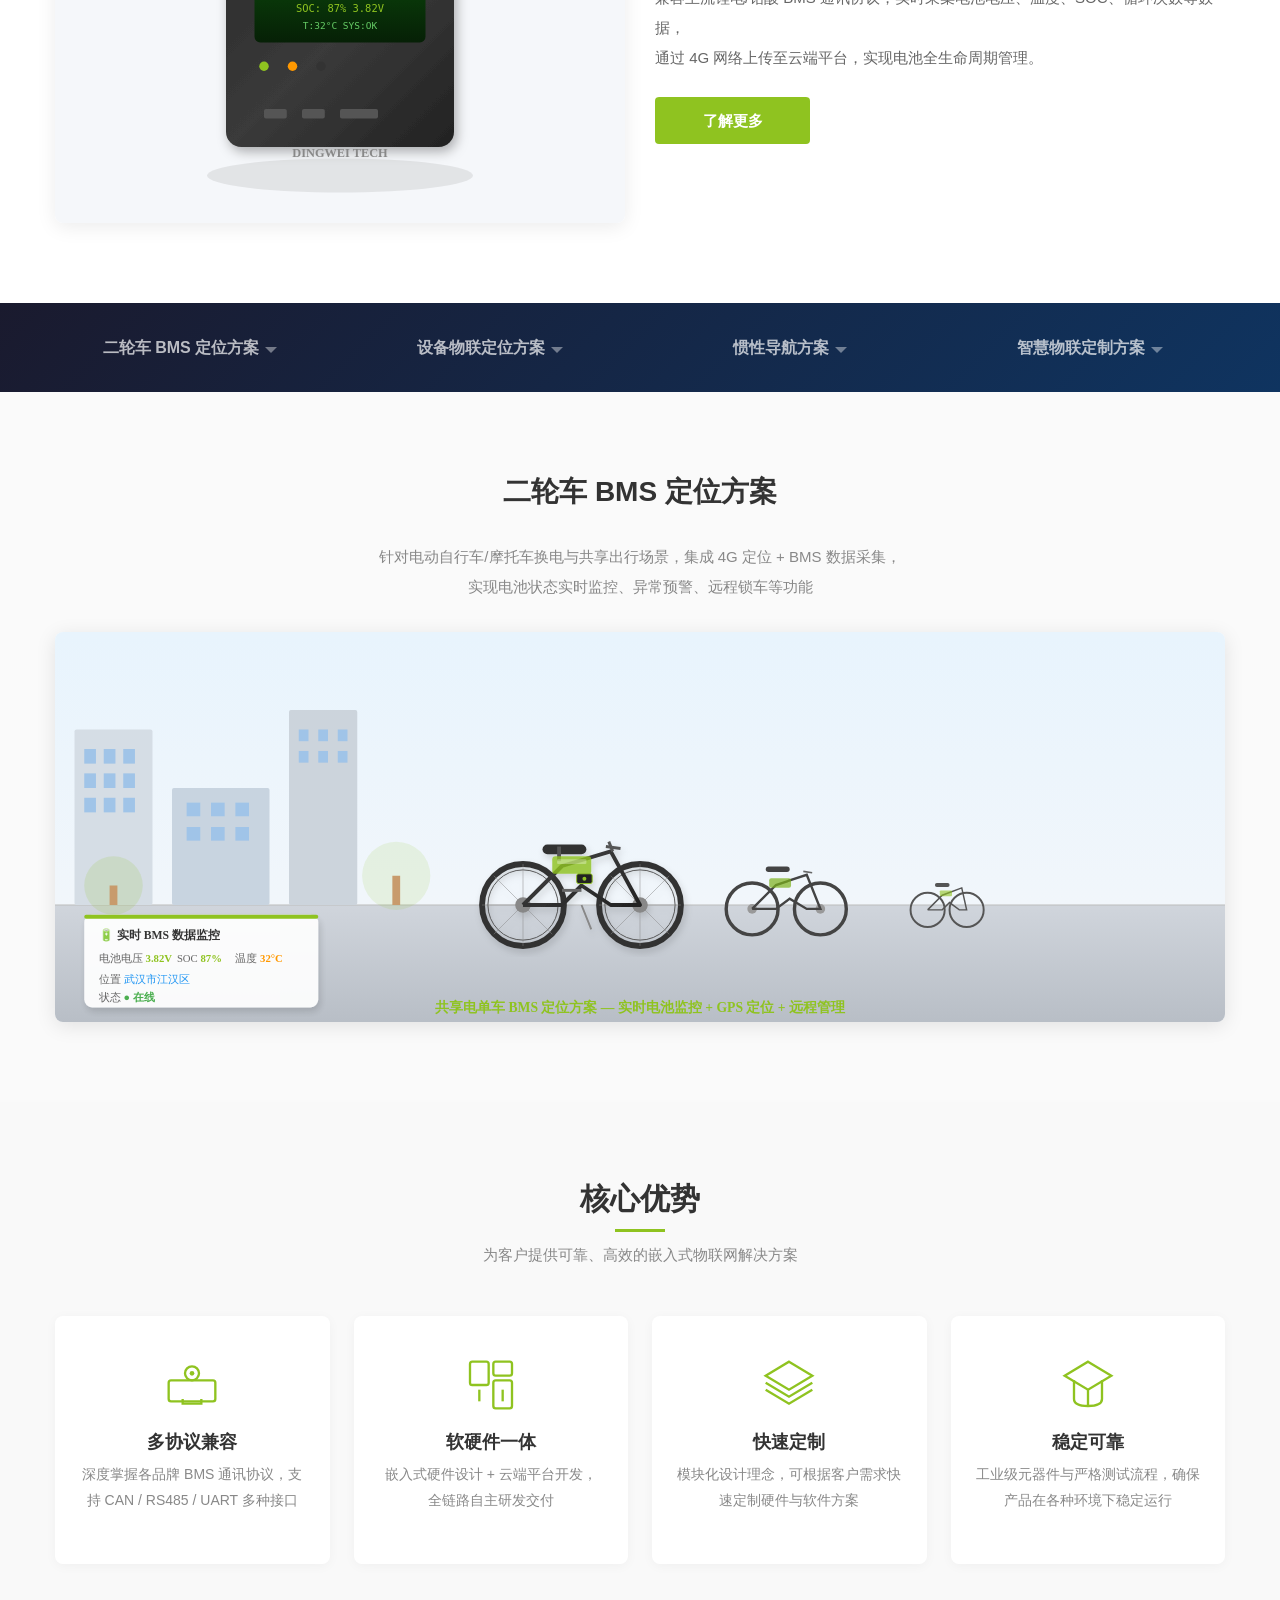
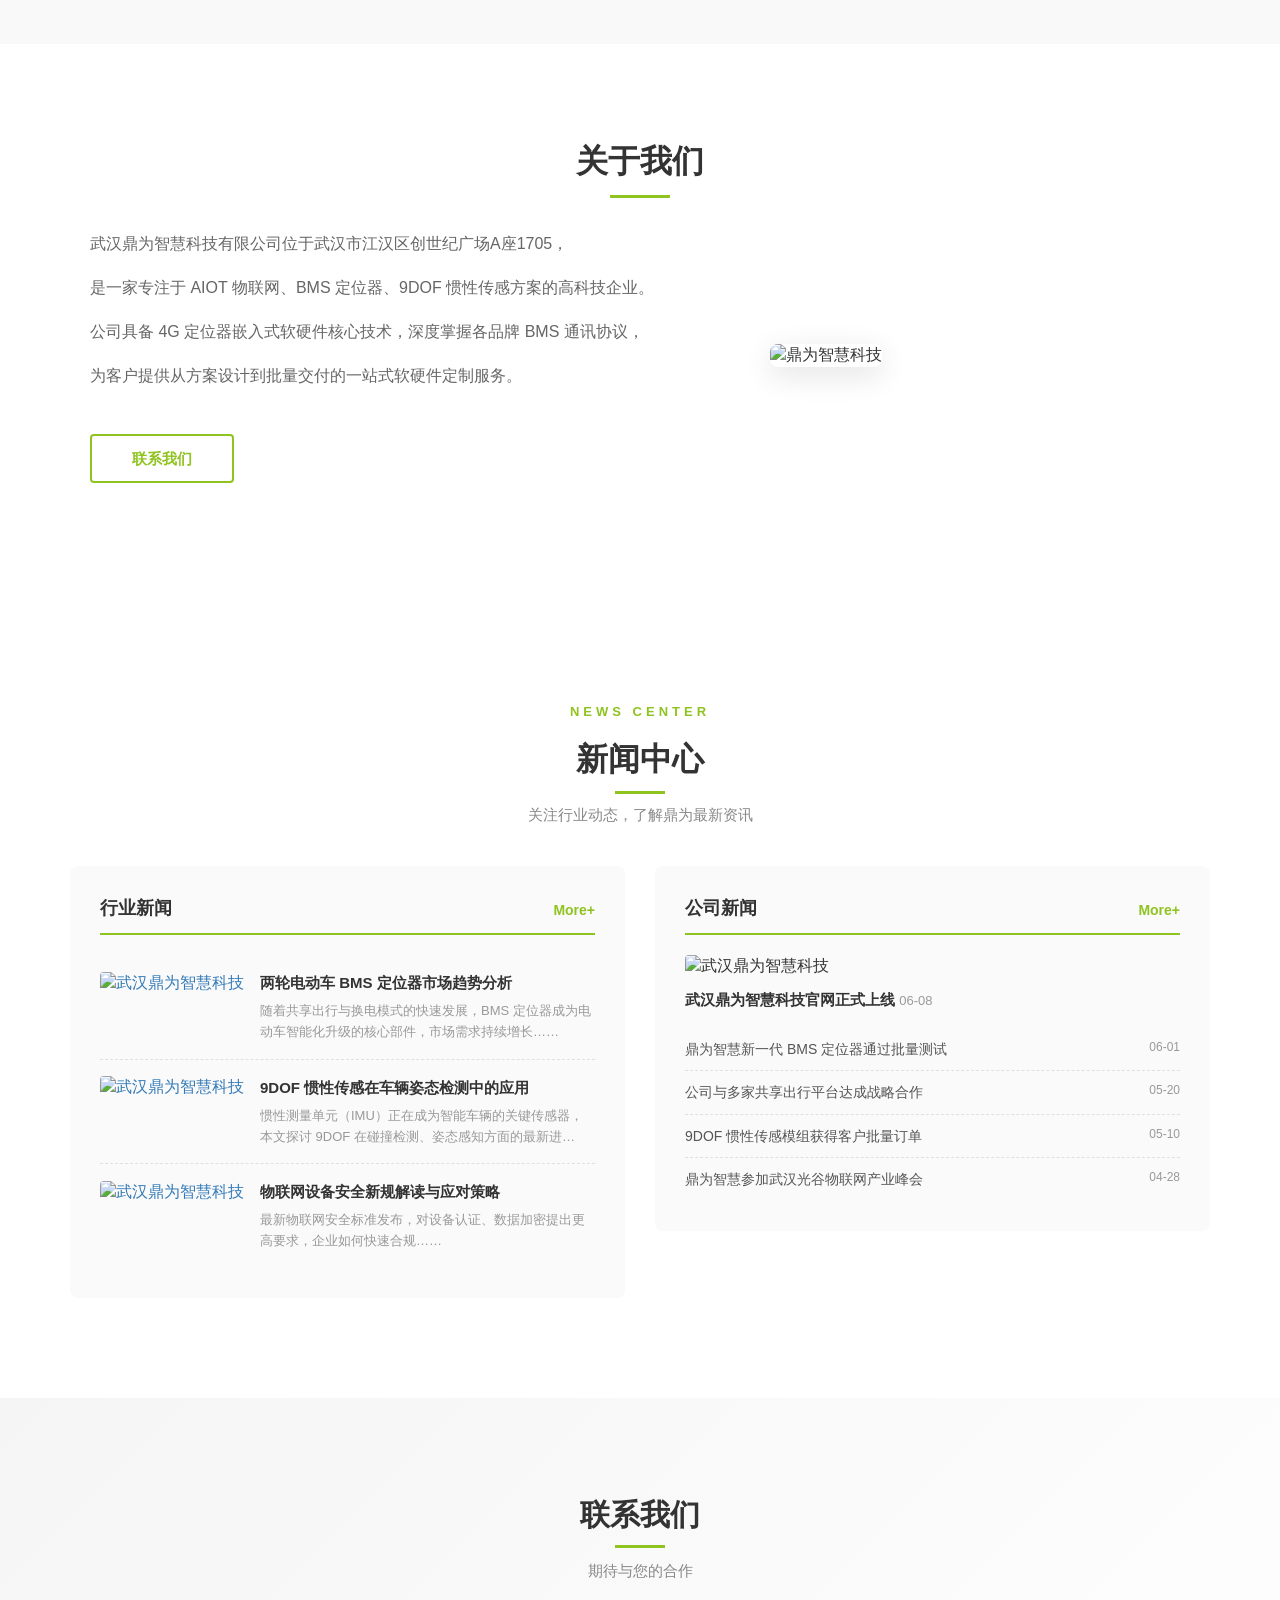
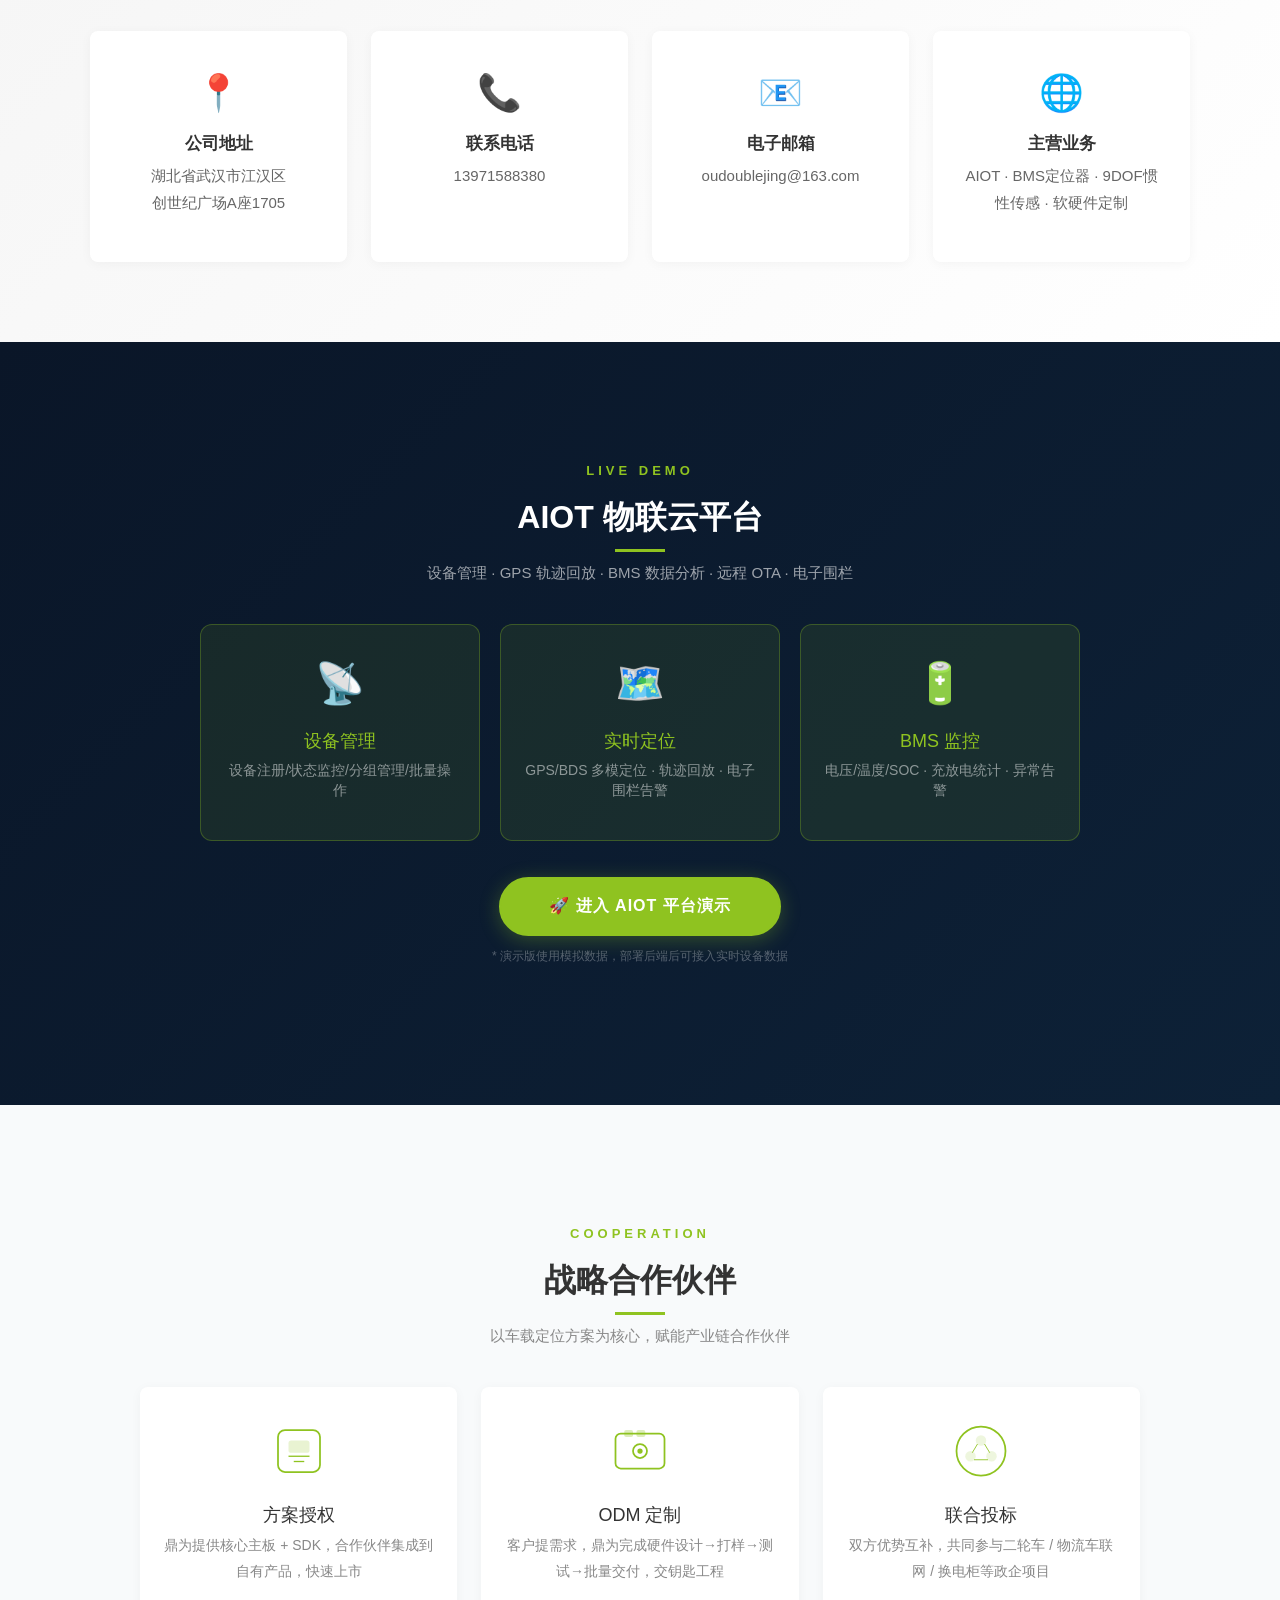
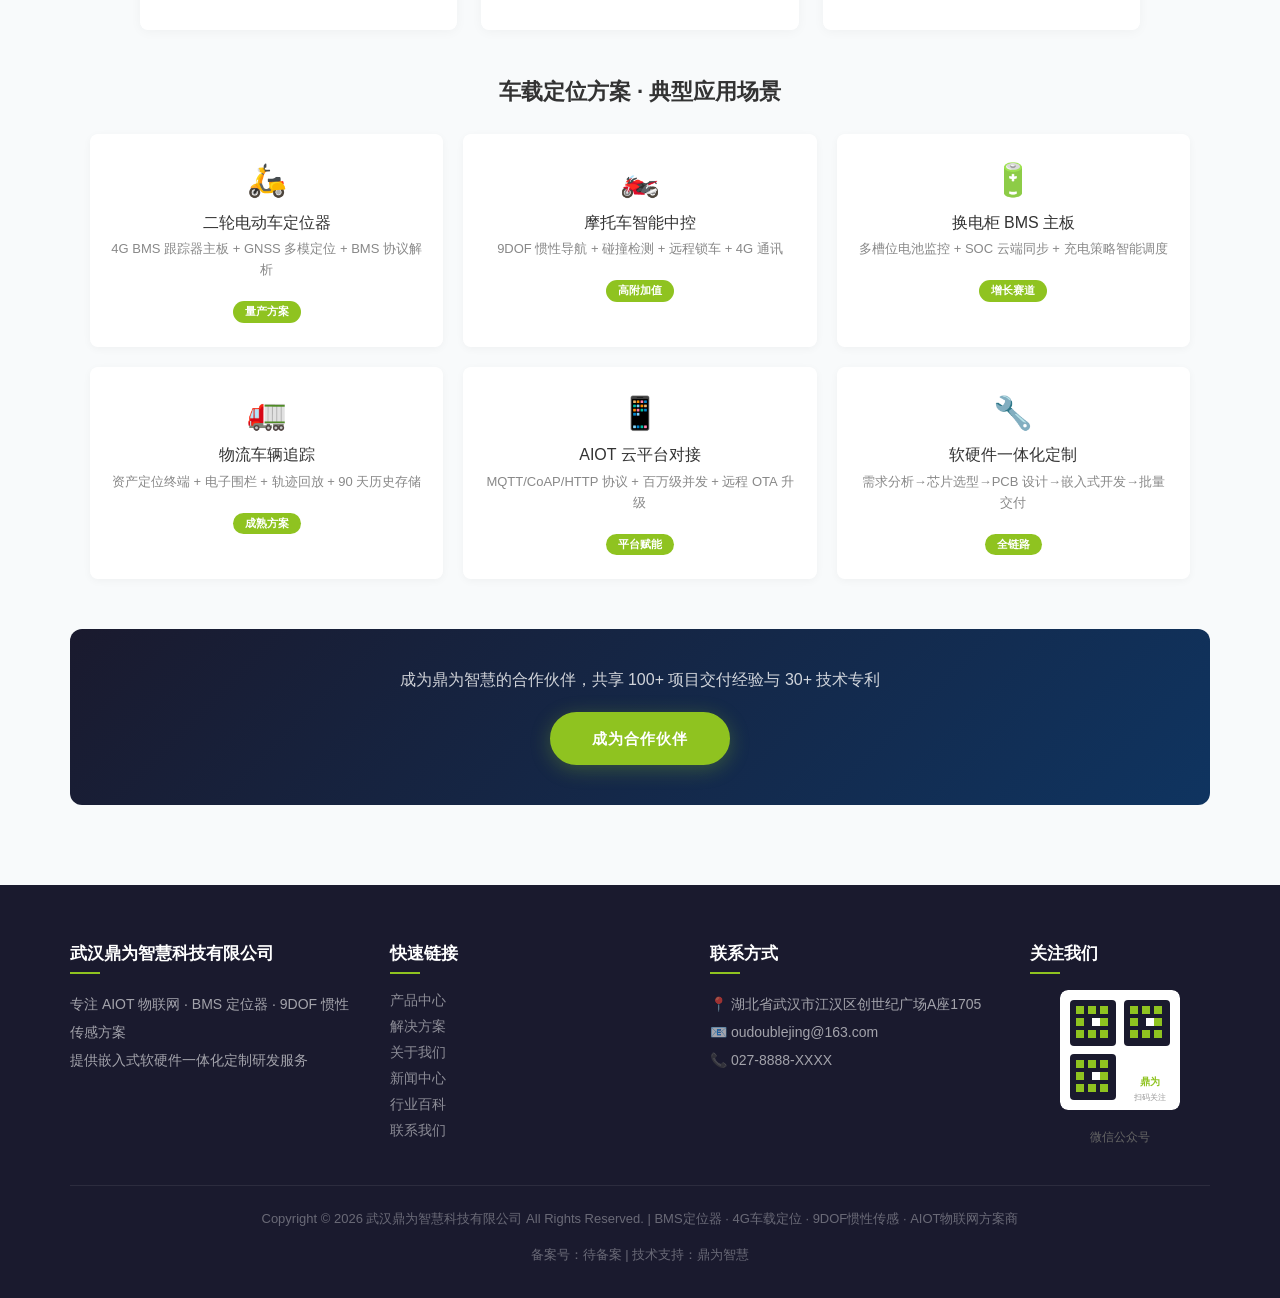
==== commit d79dca7b: "feat: AIOT 物联云平台嵌入官网 — 设备管理/实时定位/BMS监控 - 前端 React 应用构建为静态文件，部署到 /iot/ - dashboard.html 全屏 iframe 嵌入页" ====
--- a/index.html
+++ b/index.html
@@ -1404,6 +1404,42 @@
 
 </div><!-- /#myScrollspy -->
 
+<!-- ====== AIOT 物联云平台 ====== -->
+<div class="partners" style="background: linear-gradient(135deg, #0a1628, #0d2137); color: #fff;">
+  <div class="container">
+    <div class="section-header">
+      <p class="section-subtitle">LIVE DEMO</p>
+      <h2 style="color:#fff;">AIOT 物联云平台</h2>
+      <p class="section-desc" style="color:rgba(255,255,255,0.6);">设备管理 · GPS 轨迹回放 · BMS 数据分析 · 远程 OTA · 电子围栏</p>
+    </div>
+    <div style="text-align:center; padding-bottom:50px;">
+      <div style="display:flex; gap:20px; justify-content:center; flex-wrap:wrap;">
+        <div style="background:rgba(143,195,32,0.1); border:1px solid rgba(143,195,32,0.3); border-radius:12px; padding:30px 24px; max-width:280px; text-align:center;">
+          <div style="font-size:40px; margin-bottom:12px;">📡</div>
+          <h3 style="color:#8fc320; font-size:18px; margin-bottom:8px;">设备管理</h3>
+          <p style="color:rgba(255,255,255,0.5); font-size:14px;">设备注册/状态监控/分组管理/批量操作</p>
+        </div>
+        <div style="background:rgba(143,195,32,0.1); border:1px solid rgba(143,195,32,0.3); border-radius:12px; padding:30px 24px; max-width:280px; text-align:center;">
+          <div style="font-size:40px; margin-bottom:12px;">🗺️</div>
+          <h3 style="color:#8fc320; font-size:18px; margin-bottom:8px;">实时定位</h3>
+          <p style="color:rgba(255,255,255,0.5); font-size:14px;">GPS/BDS 多模定位 · 轨迹回放 · 电子围栏告警</p>
+        </div>
+        <div style="background:rgba(143,195,32,0.1); border:1px solid rgba(143,195,32,0.3); border-radius:12px; padding:30px 24px; max-width:280px; text-align:center;">
+          <div style="font-size:40px; margin-bottom:12px;">🔋</div>
+          <h3 style="color:#8fc320; font-size:18px; margin-bottom:8px;">BMS 监控</h3>
+          <p style="color:rgba(255,255,255,0.5); font-size:14px;">电压/温度/SOC · 充放电统计 · 异常告警</p>
+        </div>
+      </div>
+      <div style="margin-top:36px;">
+        <a href="dashboard.html" class="btn-banner btn-banner-primary" style="font-size:16px; padding:16px 48px;">
+          🚀 进入 AIOT 平台演示
+        </a>
+        <p style="color:rgba(255,255,255,0.3); margin-top:12px; font-size:12px;">* 演示版使用模拟数据，部署后端后可接入实时设备数据</p>
+      </div>
+    </div>
+  </div>
+</div>
+
 <!-- ====== 战略合作伙伴 ====== -->
 <div class="partners" id="partners">
   <div class="container">
